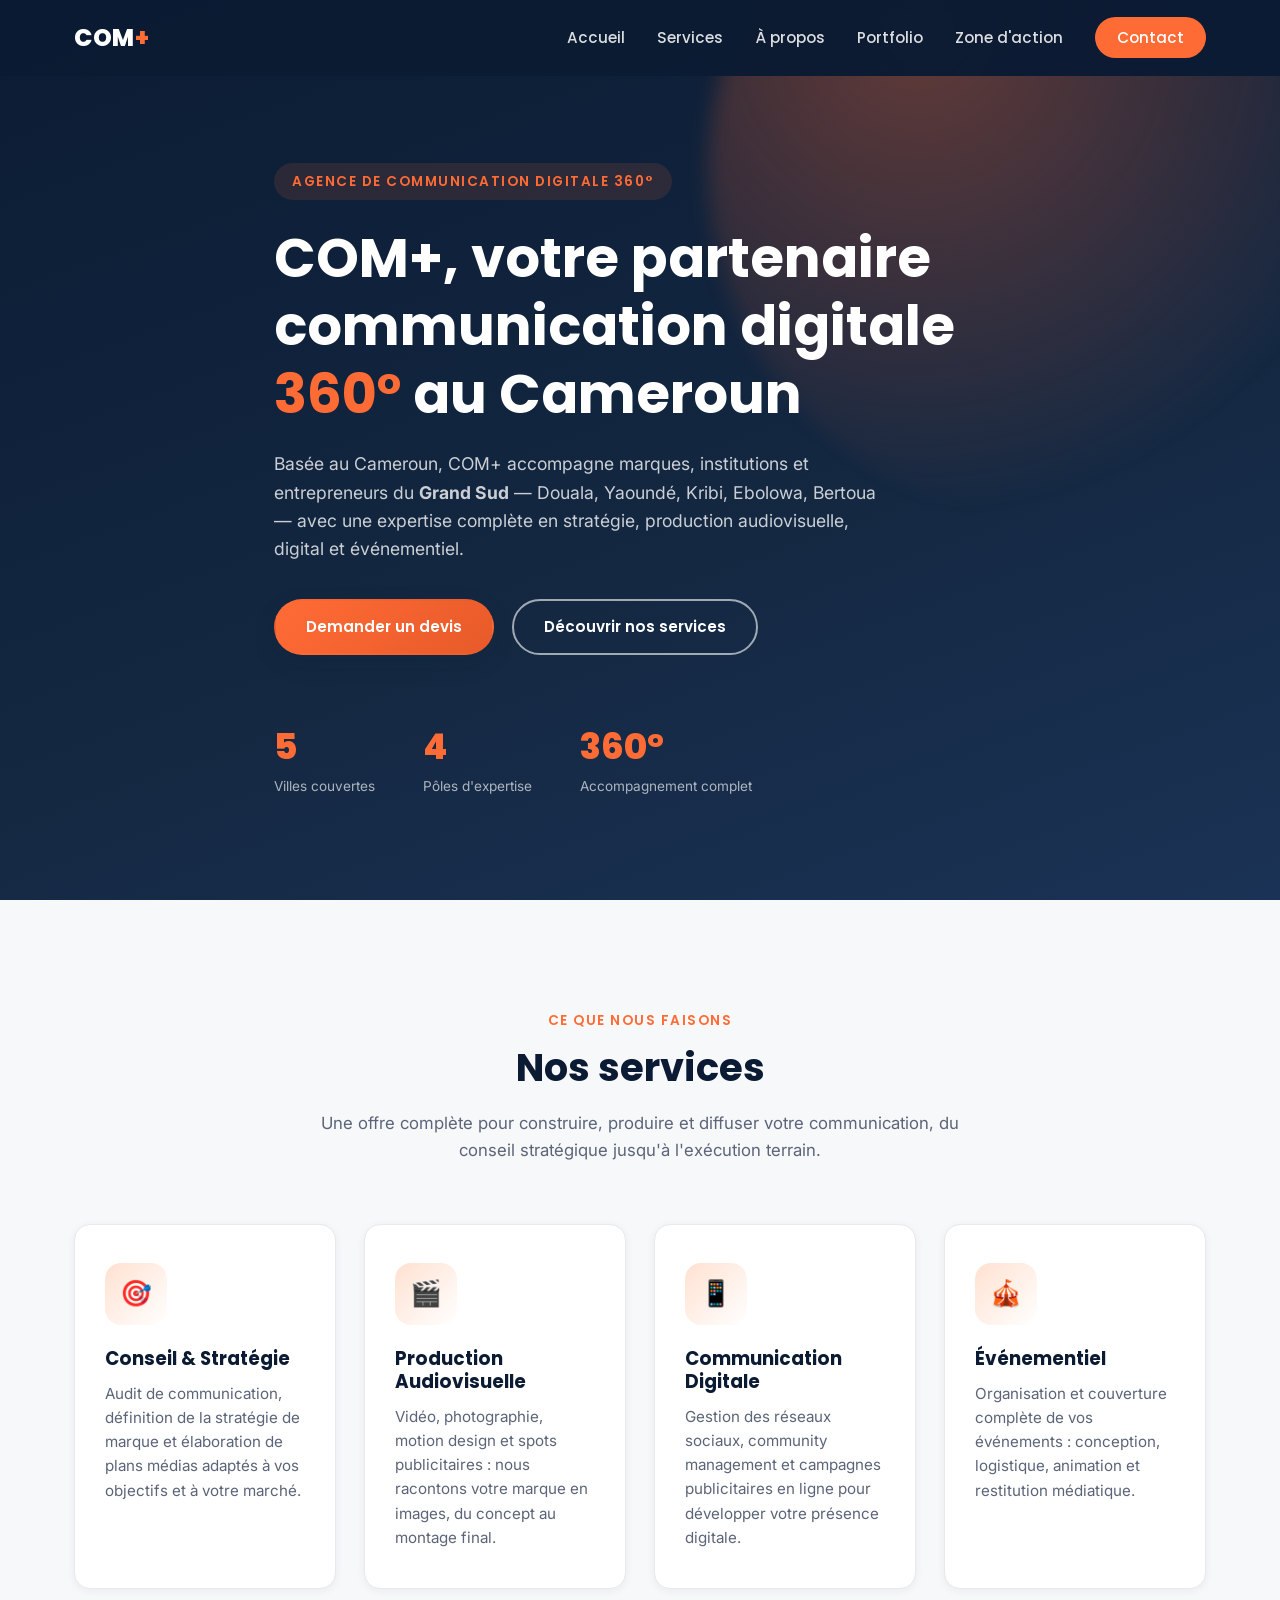
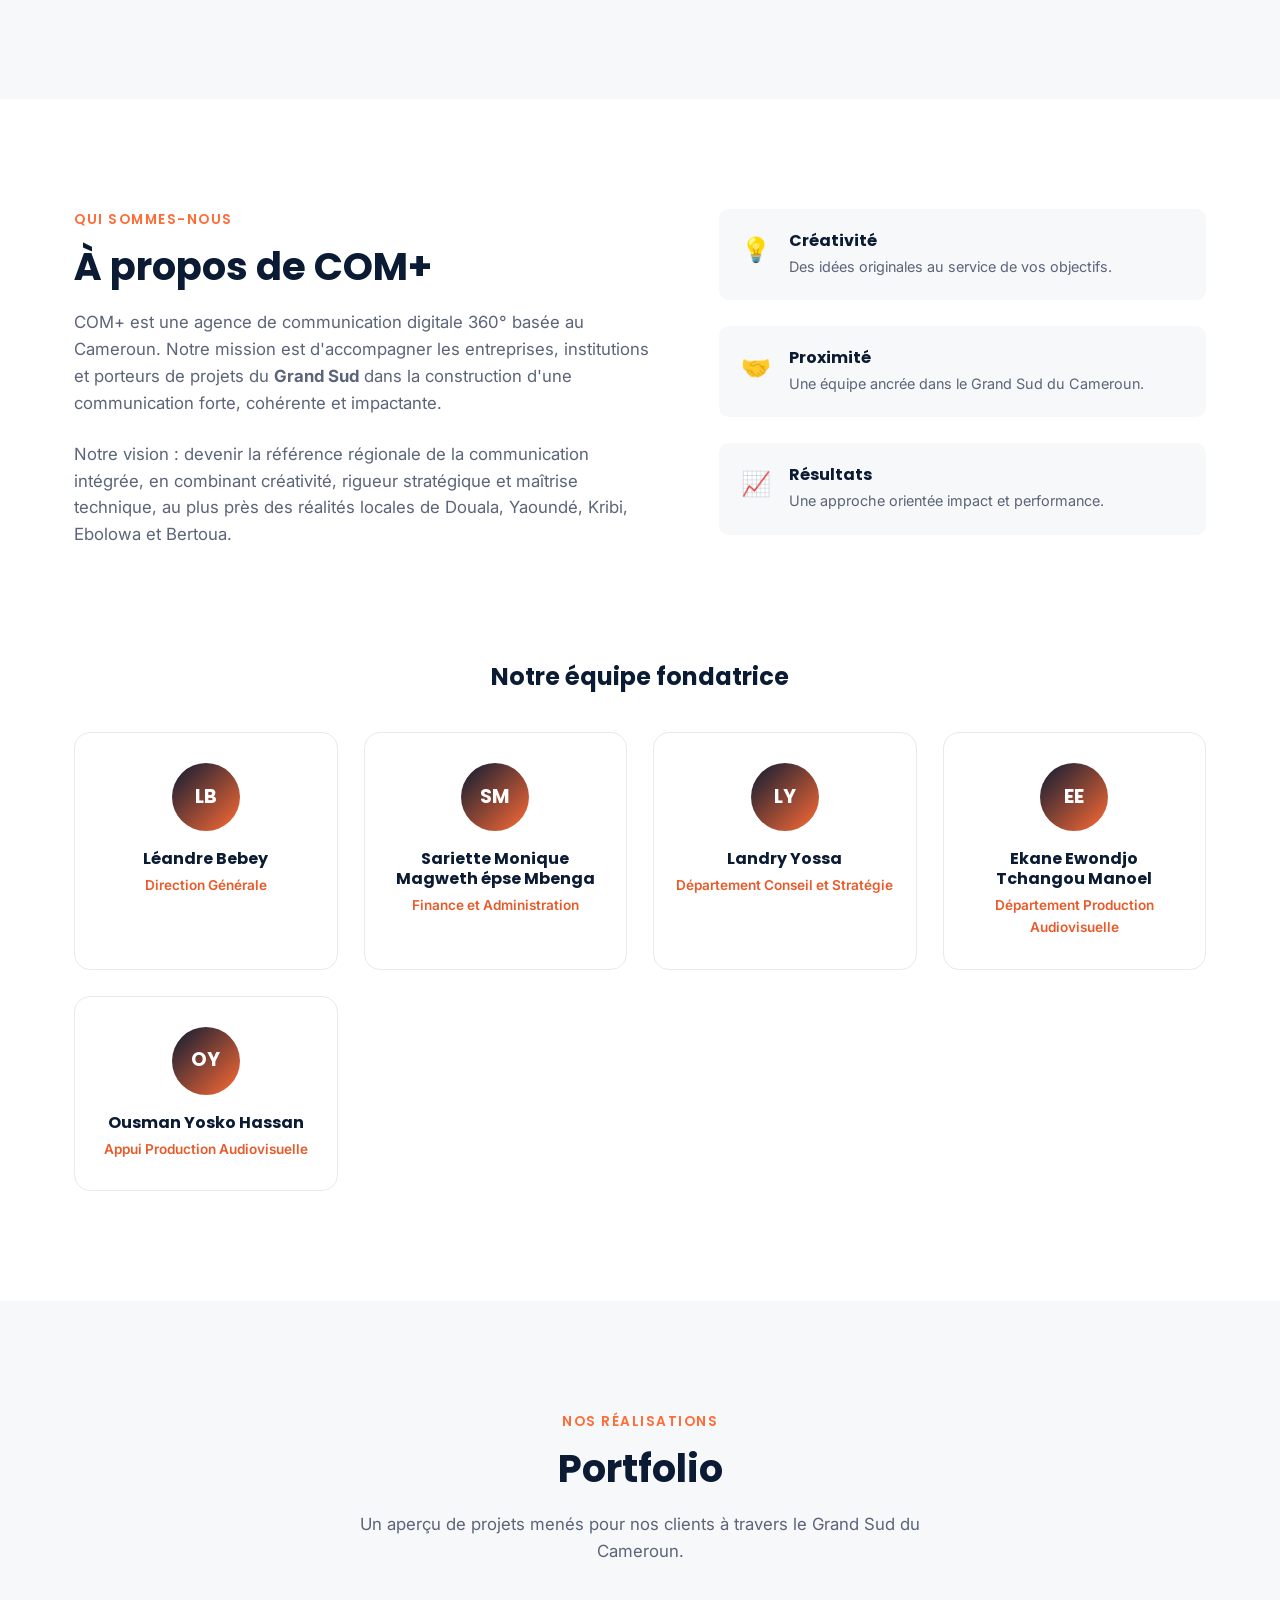
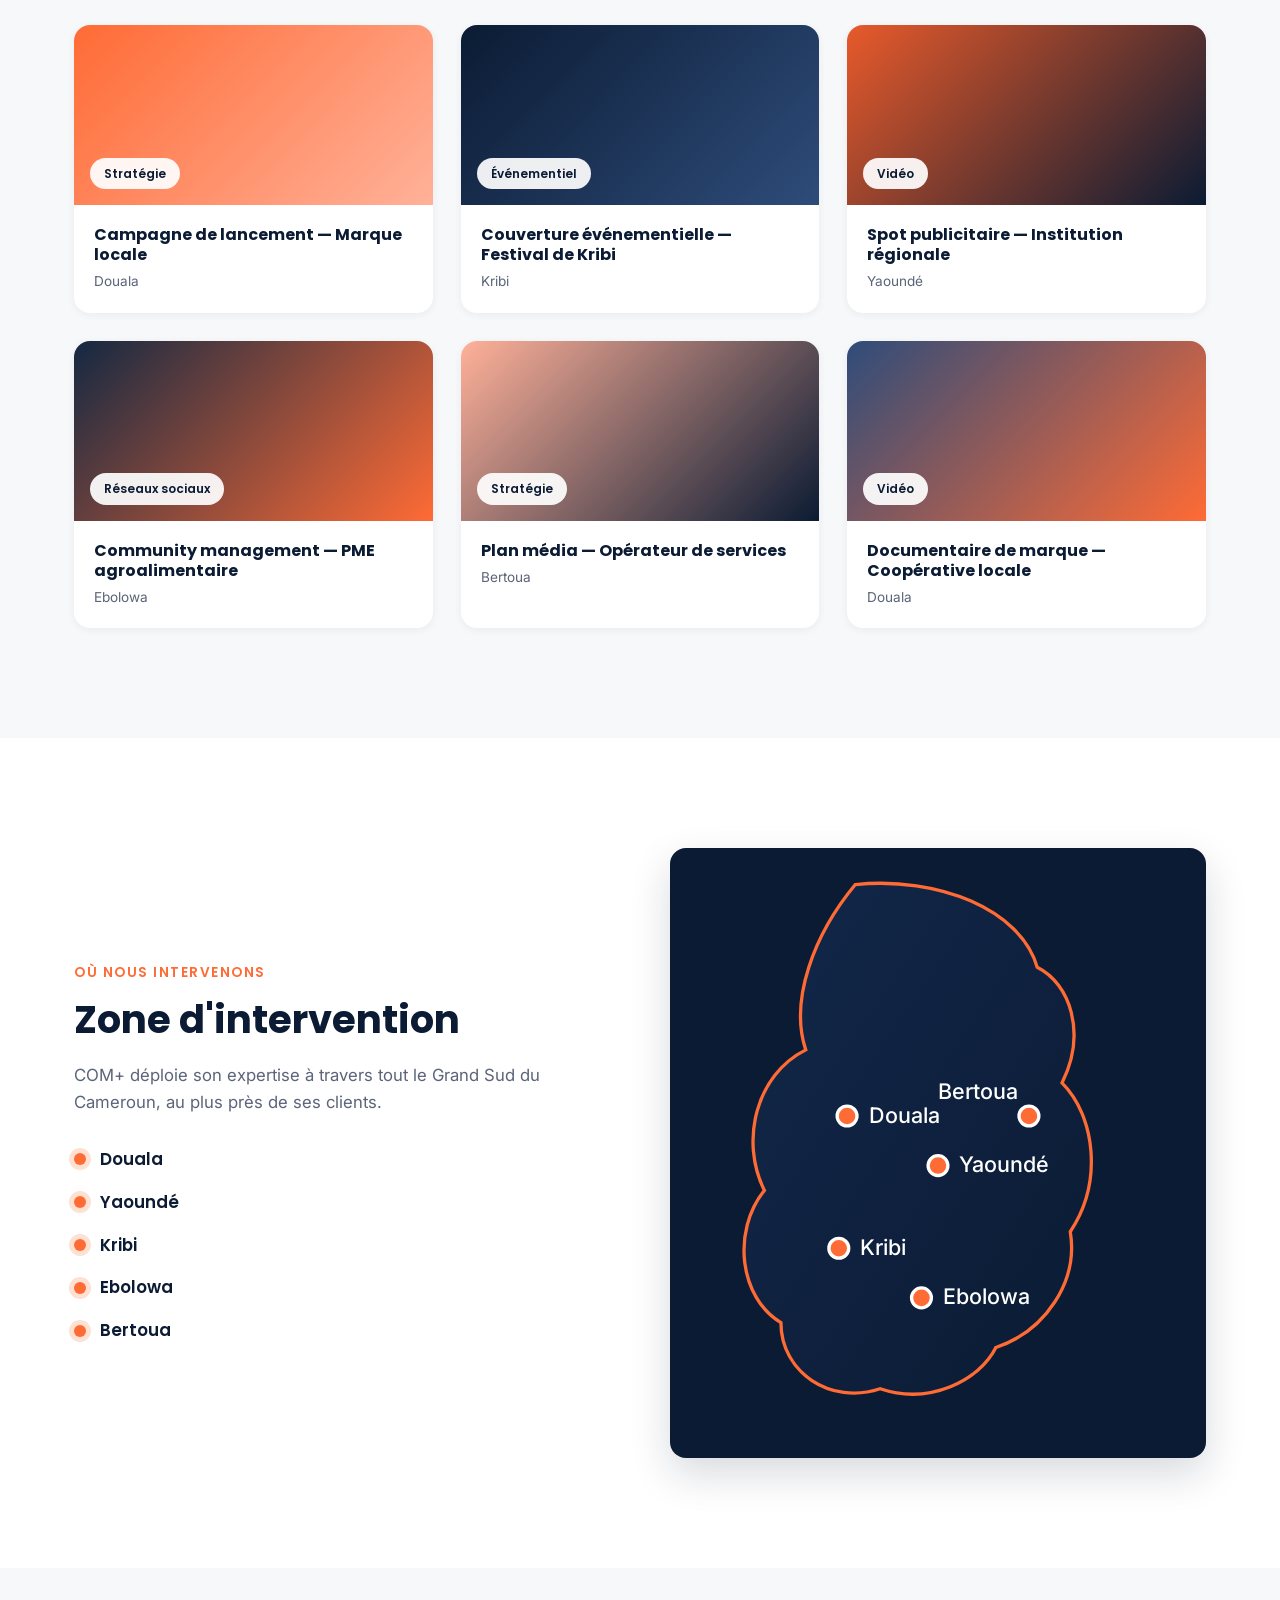
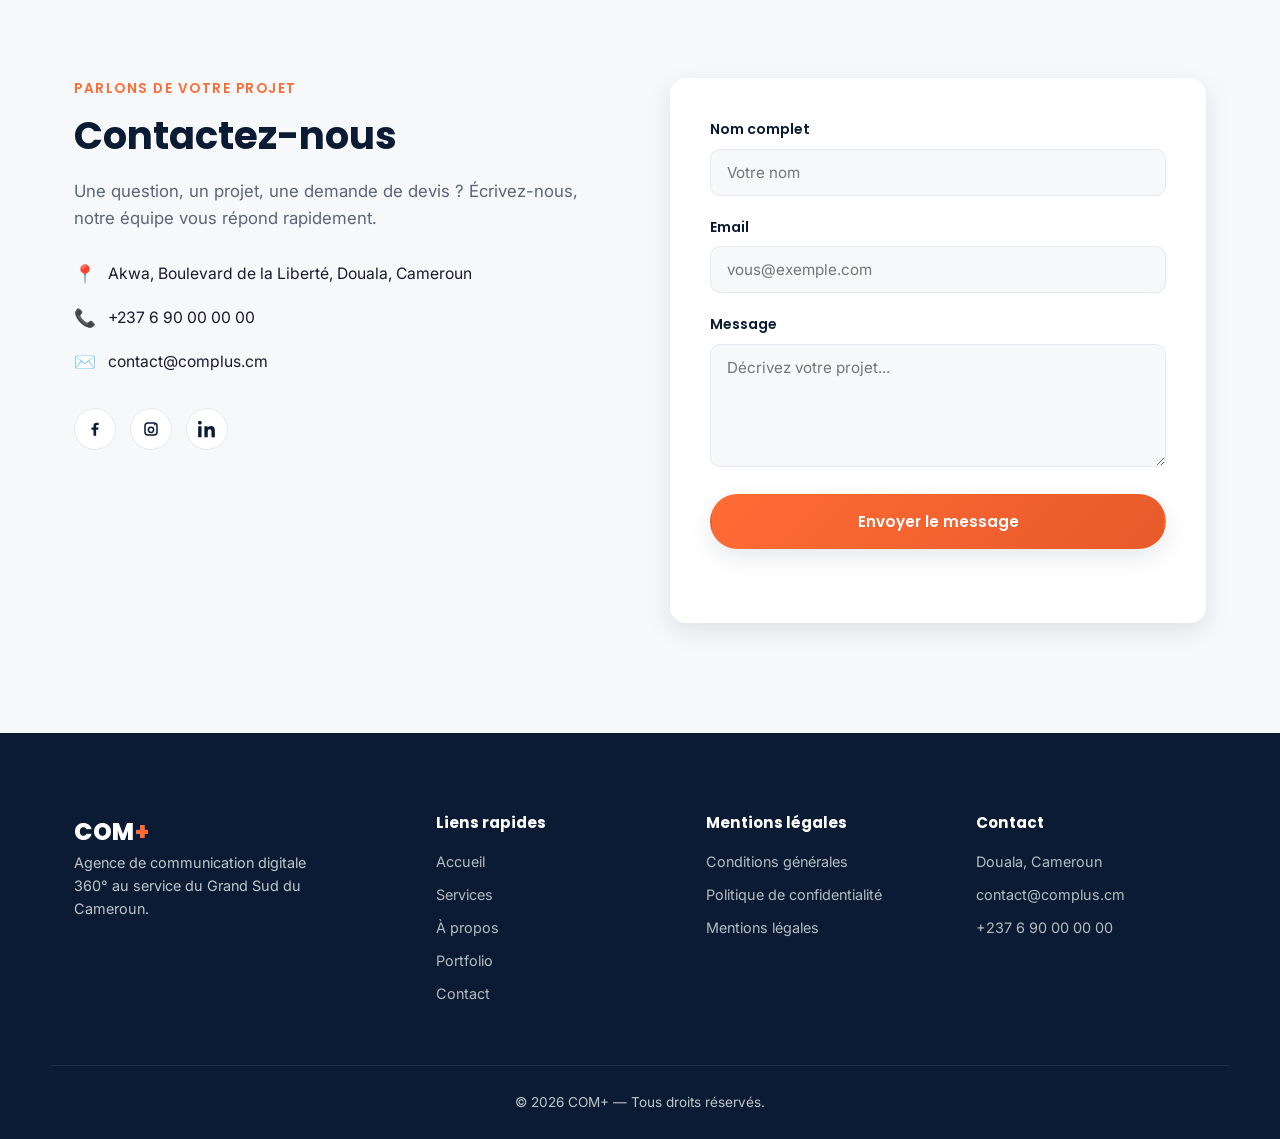
==== site-vitrine-complus/index.html @ 09679a3a "Add COM+ showcase website (static, ready to host) Single-page site with anchored sections (hero, ser" ====
<!DOCTYPE html>
<html lang="fr">
<head>
<meta charset="UTF-8">
<meta name="viewport" content="width=device-width, initial-scale=1.0">
<title>COM+ | Agence de communication digitale 360° — Cameroun</title>
<meta name="description" content="COM+, agence de communication digitale 360° au Cameroun. Stratégie, production audiovisuelle, digital et événementiel à Douala, Yaoundé, Kribi, Ebolowa, Bertoua.">

<!-- Google Fonts -->
<link rel="preconnect" href="https://fonts.googleapis.com">
<link rel="preconnect" href="https://fonts.gstatic.com" crossorigin>
<link href="https://fonts.googleapis.com/css2?family=Poppins:wght@500;600;700;800&family=Inter:wght@400;500;600&display=swap" rel="stylesheet">

<link rel="stylesheet" href="style.css">

<!-- Favicon (inline SVG, pas de fichier externe requis) -->
<link rel="icon" href="data:image/svg+xml,%3Csvg xmlns='http://www.w3.org/2000/svg' viewBox='0 0 100 100'%3E%3Crect width='100' height='100' rx='20' fill='%230B1B33'/%3E%3Ctext x='50' y='68' font-size='55' font-family='Poppins,Arial,sans-serif' font-weight='800' fill='%23FF6B35' text-anchor='middle'%3EC+%3C/text%3E%3C/svg%3E">
</head>
<body>

<!-- ============ HEADER / NAVIGATION ============ -->
<header class="site-header" id="header">
  <div class="container header-inner">
    <a href="#accueil" class="logo">COM<span class="logo-plus">+</span></a>

    <nav class="nav" id="nav">
      <ul class="nav-list">
        <li><a href="#accueil" class="nav-link">Accueil</a></li>
        <li><a href="#services" class="nav-link">Services</a></li>
        <li><a href="#apropos" class="nav-link">À propos</a></li>
        <li><a href="#portfolio" class="nav-link">Portfolio</a></li>
        <li><a href="#zone" class="nav-link">Zone d'action</a></li>
        <li><a href="#contact" class="nav-link nav-cta">Contact</a></li>
      </ul>
    </nav>

    <button class="burger" id="burger" aria-label="Ouvrir le menu" aria-expanded="false" aria-controls="nav">
      <span></span><span></span><span></span>
    </button>
  </div>
</header>

<main>

  <!-- ============ HERO ============ -->
  <section class="hero" id="accueil">
    <div class="hero-bg-shape"></div>
    <div class="container hero-inner fade-in">
      <p class="eyebrow">Agence de communication digitale 360°</p>
      <h1>COM+, votre partenaire communication digitale <span class="text-accent">360°</span> au Cameroun</h1>
      <p class="hero-sub">
        Basée au Cameroun, COM+ accompagne marques, institutions et entrepreneurs du
        <strong>Grand Sud</strong> — Douala, Yaoundé, Kribi, Ebolowa, Bertoua — avec une expertise
        complète en stratégie, production audiovisuelle, digital et événementiel.
      </p>
      <div class="hero-actions">
        <a href="#contact" class="btn btn-primary">Demander un devis</a>
        <a href="#services" class="btn btn-outline">Découvrir nos services</a>
      </div>

      <div class="hero-stats">
        <div class="stat">
          <span class="stat-number">5</span>
          <span class="stat-label">Villes couvertes</span>
        </div>
        <div class="stat">
          <span class="stat-number">4</span>
          <span class="stat-label">Pôles d'expertise</span>
        </div>
        <div class="stat">
          <span class="stat-number">360°</span>
          <span class="stat-label">Accompagnement complet</span>
        </div>
      </div>
    </div>
  </section>

  <!-- ============ SERVICES ============ -->
  <section class="services" id="services">
    <div class="container">
      <p class="section-eyebrow fade-in">Ce que nous faisons</p>
      <h2 class="section-title fade-in">Nos services</h2>
      <p class="section-desc fade-in">Une offre complète pour construire, produire et diffuser votre communication, du conseil stratégique jusqu'à l'exécution terrain.</p>

      <div class="cards-grid">
        <article class="card fade-in">
          <div class="card-icon">🎯</div>
          <h3>Conseil &amp; Stratégie</h3>
          <p>Audit de communication, définition de la stratégie de marque et élaboration de plans médias adaptés à vos objectifs et à votre marché.</p>
        </article>

        <article class="card fade-in">
          <div class="card-icon">🎬</div>
          <h3>Production Audiovisuelle</h3>
          <p>Vidéo, photographie, motion design et spots publicitaires : nous racontons votre marque en images, du concept au montage final.</p>
        </article>

        <article class="card fade-in">
          <div class="card-icon">📱</div>
          <h3>Communication Digitale</h3>
          <p>Gestion des réseaux sociaux, community management et campagnes publicitaires en ligne pour développer votre présence digitale.</p>
        </article>

        <article class="card fade-in">
          <div class="card-icon">🎪</div>
          <h3>Événementiel</h3>
          <p>Organisation et couverture complète de vos événements : conception, logistique, animation et restitution médiatique.</p>
        </article>
      </div>
    </div>
  </section>

  <!-- ============ À PROPOS ============ -->
  <section class="about" id="apropos">
    <div class="container">
      <div class="about-intro">
        <div class="fade-in">
          <p class="section-eyebrow">Qui sommes-nous</p>
          <h2 class="section-title">À propos de COM+</h2>
          <p class="section-desc left">
            COM+ est une agence de communication digitale 360° basée au Cameroun. Notre mission est
            d'accompagner les entreprises, institutions et porteurs de projets du <strong>Grand Sud</strong>
            dans la construction d'une communication forte, cohérente et impactante.
          </p>
          <p class="section-desc left">
            Notre vision : devenir la référence régionale de la communication intégrée, en combinant
            créativité, rigueur stratégique et maîtrise technique, au plus près des réalités locales de
            Douala, Yaoundé, Kribi, Ebolowa et Bertoua.
          </p>
        </div>

        <div class="about-values fade-in">
          <div class="value-item">
            <span class="value-icon">💡</span>
            <div>
              <h4>Créativité</h4>
              <p>Des idées originales au service de vos objectifs.</p>
            </div>
          </div>
          <div class="value-item">
            <span class="value-icon">🤝</span>
            <div>
              <h4>Proximité</h4>
              <p>Une équipe ancrée dans le Grand Sud du Cameroun.</p>
            </div>
          </div>
          <div class="value-item">
            <span class="value-icon">📈</span>
            <div>
              <h4>Résultats</h4>
              <p>Une approche orientée impact et performance.</p>
            </div>
          </div>
        </div>
      </div>

      <h3 class="team-title fade-in">Notre équipe fondatrice</h3>
      <div class="team-grid">
        <article class="team-card fade-in">
          <div class="team-avatar">LB</div>
          <h4>Léandre Bebey</h4>
          <p class="team-role">Direction Générale</p>
        </article>

        <article class="team-card fade-in">
          <div class="team-avatar">SM</div>
          <h4>Sariette Monique Magweth épse Mbenga</h4>
          <p class="team-role">Finance et Administration</p>
        </article>

        <article class="team-card fade-in">
          <div class="team-avatar">LY</div>
          <h4>Landry Yossa</h4>
          <p class="team-role">Département Conseil et Stratégie</p>
        </article>

        <article class="team-card fade-in">
          <div class="team-avatar">EE</div>
          <h4>Ekane Ewondjo Tchangou Manoel</h4>
          <p class="team-role">Département Production Audiovisuelle</p>
        </article>

        <article class="team-card fade-in">
          <div class="team-avatar">OY</div>
          <h4>Ousman Yosko Hassan</h4>
          <p class="team-role">Appui Production Audiovisuelle</p>
        </article>
      </div>
    </div>
  </section>

  <!-- ============ PORTFOLIO ============ -->
  <section class="portfolio" id="portfolio">
    <div class="container">
      <p class="section-eyebrow fade-in">Nos réalisations</p>
      <h2 class="section-title fade-in">Portfolio</h2>
      <p class="section-desc fade-in">Un aperçu de projets menés pour nos clients à travers le Grand Sud du Cameroun.</p>

      <div class="portfolio-grid">
        <article class="project-card fade-in">
          <div class="project-visual visual-1"><span class="project-tag">Stratégie</span></div>
          <div class="project-info">
            <h4>Campagne de lancement — Marque locale</h4>
            <p>Douala</p>
          </div>
        </article>

        <article class="project-card fade-in">
          <div class="project-visual visual-2"><span class="project-tag">Événementiel</span></div>
          <div class="project-info">
            <h4>Couverture événementielle — Festival de Kribi</h4>
            <p>Kribi</p>
          </div>
        </article>

        <article class="project-card fade-in">
          <div class="project-visual visual-3"><span class="project-tag">Vidéo</span></div>
          <div class="project-info">
            <h4>Spot publicitaire — Institution régionale</h4>
            <p>Yaoundé</p>
          </div>
        </article>

        <article class="project-card fade-in">
          <div class="project-visual visual-4"><span class="project-tag">Réseaux sociaux</span></div>
          <div class="project-info">
            <h4>Community management — PME agroalimentaire</h4>
            <p>Ebolowa</p>
          </div>
        </article>

        <article class="project-card fade-in">
          <div class="project-visual visual-5"><span class="project-tag">Stratégie</span></div>
          <div class="project-info">
            <h4>Plan média — Opérateur de services</h4>
            <p>Bertoua</p>
          </div>
        </article>

        <article class="project-card fade-in">
          <div class="project-visual visual-6"><span class="project-tag">Vidéo</span></div>
          <div class="project-info">
            <h4>Documentaire de marque — Coopérative locale</h4>
            <p>Douala</p>
          </div>
        </article>
      </div>
    </div>
  </section>

  <!-- ============ ZONE D'INTERVENTION ============ -->
  <section class="zone" id="zone">
    <div class="container zone-inner">
      <div class="fade-in">
        <p class="section-eyebrow">Où nous intervenons</p>
        <h2 class="section-title">Zone d'intervention</h2>
        <p class="section-desc left">
          COM+ déploie son expertise à travers tout le Grand Sud du Cameroun, au plus près de ses clients.
        </p>
        <ul class="city-list">
          <li><span class="city-dot"></span>Douala</li>
          <li><span class="city-dot"></span>Yaoundé</li>
          <li><span class="city-dot"></span>Kribi</li>
          <li><span class="city-dot"></span>Ebolowa</li>
          <li><span class="city-dot"></span>Bertoua</li>
        </ul>
      </div>

      <div class="map-card fade-in" aria-hidden="true">
        <svg viewBox="0 0 300 340" class="map-svg" role="img" aria-label="Carte stylisée du Grand Sud Cameroun">
          <path d="M100 10 C 150 5, 200 25, 210 60 C 230 70, 240 100, 225 130
                   C 245 150, 250 190, 230 220 C 235 250, 215 280, 185 290
                   C 175 310, 145 325, 115 315 C 85 325, 55 305, 55 275
                   C 30 260, 25 220, 45 195 C 30 165, 40 125, 70 110
                   C 60 80, 75 40, 100 10 Z"
                fill="url(#mapGradient)" stroke="#FF6B35" stroke-width="2"/>
          <defs>
            <linearGradient id="mapGradient" x1="0" y1="0" x2="1" y2="1">
              <stop offset="0%" stop-color="#12274a"/>
              <stop offset="100%" stop-color="#0B1B33"/>
            </linearGradient>
          </defs>

          <!-- Villes (positions stylisées, non géographiquement exactes) -->
          <g class="map-point" style="--d:0s"><circle cx="95" cy="150" r="6"/><text x="108" y="154">Douala</text></g>
          <g class="map-point" style="--d:.15s"><circle cx="150" cy="180" r="6"/><text x="163" y="184">Yaoundé</text></g>
          <g class="map-point" style="--d:.3s"><circle cx="90" cy="230" r="6"/><text x="103" y="234">Kribi</text></g>
          <g class="map-point" style="--d:.45s"><circle cx="140" cy="260" r="6"/><text x="153" y="264">Ebolowa</text></g>
          <g class="map-point" style="--d:.6s"><circle cx="205" cy="150" r="6"/><text x="150" y="140">Bertoua</text></g>
        </svg>
      </div>
    </div>
  </section>

  <!-- ============ CONTACT ============ -->
  <section class="contact" id="contact">
    <div class="container contact-inner">
      <div class="fade-in">
        <p class="section-eyebrow">Parlons de votre projet</p>
        <h2 class="section-title">Contactez-nous</h2>
        <p class="section-desc left">Une question, un projet, une demande de devis ? Écrivez-nous, notre équipe vous répond rapidement.</p>

        <ul class="contact-info">
          <li><span class="contact-icon">📍</span> Akwa, Boulevard de la Liberté, Douala, Cameroun</li>
          <li><span class="contact-icon">📞</span> +237 6 90 00 00 00</li>
          <li><span class="contact-icon">✉️</span> contact@complus.cm</li>
        </ul>

        <div class="socials">
          <a href="#" class="social-link" aria-label="Facebook">
            <svg viewBox="0 0 24 24"><path d="M13.5 21v-8h2.7l.4-3.1h-3.1V8c0-.9.25-1.5 1.6-1.5h1.7V3.7C15.9 3.6 15 3.5 14 3.5c-2.4 0-4 1.5-4 4.1v2.3H7.3V13H10v8h3.5z"/></svg>
          </a>
          <a href="#" class="social-link" aria-label="Instagram">
            <svg viewBox="0 0 24 24"><path d="M8 3h8a5 5 0 0 1 5 5v8a5 5 0 0 1-5 5H8a5 5 0 0 1-5-5V8a5 5 0 0 1 5-5zm0 2a3 3 0 0 0-3 3v8a3 3 0 0 0 3 3h8a3 3 0 0 0 3-3V8a3 3 0 0 0-3-3H8zm4 3.5A4.5 4.5 0 1 1 7.5 13 4.5 4.5 0 0 1 12 8.5zm0 2A2.5 2.5 0 1 0 14.5 13 2.5 2.5 0 0 0 12 10.5zM17.8 6.2a1 1 0 1 1-1-1 1 1 0 0 1 1 1z"/></svg>
          </a>
          <a href="#" class="social-link" aria-label="LinkedIn">
            <svg viewBox="0 0 24 24"><path d="M4.98 3.5C4.98 4.9 3.9 6 2.5 6S0 4.9 0 3.5 1.1 1 2.5 1s2.48 1.1 2.48 2.5zM.24 8.25h4.5V23h-4.5V8.25zM8.5 8.25h4.31v2.02h.06c.6-1.1 2.06-2.26 4.24-2.26 4.53 0 5.37 2.87 5.37 6.6V23h-4.5v-6.9c0-1.65-.03-3.77-2.3-3.77-2.3 0-2.65 1.8-2.65 3.65V23h-4.5V8.25z"/></svg>
          </a>
        </div>
      </div>

      <form class="contact-form fade-in" id="contactForm" novalidate>
        <div class="form-group">
          <label for="name">Nom complet</label>
          <input type="text" id="name" name="name" placeholder="Votre nom" required>
        </div>
        <div class="form-group">
          <label for="email">Email</label>
          <input type="email" id="email" name="email" placeholder="vous@exemple.com" required>
        </div>
        <div class="form-group">
          <label for="message">Message</label>
          <textarea id="message" name="message" rows="5" placeholder="Décrivez votre projet..." required></textarea>
        </div>
        <button type="submit" class="btn btn-primary btn-block">Envoyer le message</button>
        <p class="form-confirmation" id="formConfirmation" role="status" aria-live="polite"></p>
      </form>
    </div>
  </section>

</main>

<!-- ============ FOOTER ============ -->
<footer class="site-footer">
  <div class="container footer-grid">
    <div class="footer-brand">
      <a href="#accueil" class="logo footer-logo">COM<span class="logo-plus">+</span></a>
      <p>Agence de communication digitale 360° au service du Grand Sud du Cameroun.</p>
    </div>

    <div class="footer-links">
      <h5>Liens rapides</h5>
      <ul>
        <li><a href="#accueil">Accueil</a></li>
        <li><a href="#services">Services</a></li>
        <li><a href="#apropos">À propos</a></li>
        <li><a href="#portfolio">Portfolio</a></li>
        <li><a href="#contact">Contact</a></li>
      </ul>
    </div>

    <div class="footer-links">
      <h5>Mentions légales</h5>
      <ul>
        <li><a href="#">Conditions générales</a></li>
        <li><a href="#">Politique de confidentialité</a></li>
        <li><a href="#">Mentions légales</a></li>
      </ul>
    </div>

    <div class="footer-links">
      <h5>Contact</h5>
      <ul>
        <li>Douala, Cameroun</li>
        <li>contact@complus.cm</li>
        <li>+237 6 90 00 00 00</li>
      </ul>
    </div>
  </div>

  <div class="footer-bottom">
    <p>&copy; <span id="year"></span> COM+ — Tous droits réservés.</p>
  </div>
</footer>

<button id="backToTop" class="back-to-top" aria-label="Retour en haut">↑</button>

<script src="script.js"></script>
</body>
</html>
---- site-vitrine-complus/style.css ----
/* ==========================================================================
   COM+ — Feuille de styles
   Agence de communication digitale 360° — Cameroun
   ========================================================================== */

:root {
  /* Palette */
  --color-accent: #FF6B35;
  --color-accent-dark: #E85A2A;
  --color-accent-light: #FFE1D1;
  --color-base: #0B1B33;
  --color-base-alt: #142842;
  --color-white: #FFFFFF;
  --color-light: #F7F8FA;
  --color-text: #1A1A2E;
  --color-text-muted: #5B6478;
  --color-border: #E7E9F0;

  /* Typographie */
  --font-heading: 'Poppins', Arial, sans-serif;
  --font-body: 'Inter', Arial, sans-serif;

  /* Ombres / rayons */
  --shadow-sm: 0 2px 8px rgba(11, 27, 51, 0.06);
  --shadow-md: 0 8px 24px rgba(11, 27, 51, 0.10);
  --shadow-lg: 0 16px 40px rgba(11, 27, 51, 0.16);
  --radius: 16px;
  --radius-sm: 10px;

  --container-width: 1180px;
}

/* ---------- Reset ---------- */
* { margin: 0; padding: 0; box-sizing: border-box; }

html { scroll-behavior: smooth; }

body {
  font-family: var(--font-body);
  color: var(--color-text);
  background: var(--color-white);
  line-height: 1.6;
  overflow-x: hidden;
}

img { max-width: 100%; display: block; }

a { text-decoration: none; color: inherit; }

ul { list-style: none; }

h1, h2, h3, h4, h5 {
  font-family: var(--font-heading);
  color: var(--color-base);
  line-height: 1.25;
}

.container {
  width: 100%;
  max-width: var(--container-width);
  margin: 0 auto;
  padding: 0 24px;
}

.text-accent { color: var(--color-accent); }

/* ---------- Boutons ---------- */
.btn {
  display: inline-block;
  font-family: var(--font-heading);
  font-weight: 600;
  font-size: 0.95rem;
  padding: 14px 30px;
  border-radius: 50px;
  border: 2px solid transparent;
  cursor: pointer;
  transition: transform 0.25s ease, box-shadow 0.25s ease, background 0.25s ease, color 0.25s ease;
}

.btn-primary {
  background: linear-gradient(135deg, var(--color-accent), var(--color-accent-dark));
  color: var(--color-white);
  box-shadow: var(--shadow-md);
}

.btn-primary:hover {
  transform: translateY(-3px);
  box-shadow: var(--shadow-lg);
}

.btn-outline {
  background: transparent;
  border-color: rgba(255, 255, 255, 0.6);
  color: var(--color-white);
}

.btn-outline:hover {
  background: rgba(255, 255, 255, 0.12);
  transform: translateY(-3px);
}

.btn-block { width: 100%; text-align: center; }

/* ---------- Header ---------- */
.site-header {
  position: fixed;
  top: 0;
  left: 0;
  right: 0;
  z-index: 1000;
  background: rgba(11, 27, 51, 0.97);
  transition: background 0.3s ease;
}

.header-inner {
  display: flex;
  align-items: center;
  justify-content: space-between;
  height: 76px;
}

.logo {
  font-family: var(--font-heading);
  font-weight: 800;
  font-size: 1.5rem;
  color: var(--color-white);
  letter-spacing: 0.5px;
}

.logo-plus { color: var(--color-accent); }

.nav-list {
  display: flex;
  align-items: center;
  gap: 32px;
}

.nav-link {
  font-family: var(--font-heading);
  font-weight: 500;
  font-size: 0.95rem;
  color: var(--color-white);
  opacity: 0.85;
  position: relative;
  padding: 6px 0;
  transition: opacity 0.2s ease;
}

.nav-link:hover { opacity: 1; }

.nav-link::after {
  content: '';
  position: absolute;
  left: 0;
  bottom: -2px;
  width: 0;
  height: 2px;
  background: var(--color-accent);
  transition: width 0.25s ease;
}

.nav-link:hover::after { width: 100%; }

.nav-cta {
  background: var(--color-accent);
  padding: 10px 22px;
  border-radius: 50px;
  opacity: 1;
}

.nav-cta::after { display: none; }
.nav-cta:hover { background: var(--color-accent-dark); }

.burger {
  display: none;
  flex-direction: column;
  justify-content: space-between;
  width: 26px;
  height: 18px;
  background: none;
  border: none;
  cursor: pointer;
  z-index: 1100;
}

.burger span {
  display: block;
  height: 2px;
  width: 100%;
  background: var(--color-white);
  border-radius: 2px;
  transition: transform 0.3s ease, opacity 0.3s ease;
}

.burger.active span:nth-child(1) { transform: translateY(8px) rotate(45deg); }
.burger.active span:nth-child(2) { opacity: 0; }
.burger.active span:nth-child(3) { transform: translateY(-8px) rotate(-45deg); }

/* ---------- Hero ---------- */
.hero {
  position: relative;
  min-height: 100vh;
  display: flex;
  align-items: center;
  background: linear-gradient(160deg, var(--color-base) 0%, var(--color-base-alt) 60%, #1a3255 100%);
  color: var(--color-white);
  overflow: hidden;
  padding: 140px 0 80px;
}

.hero-bg-shape {
  position: absolute;
  top: -20%;
  right: -10%;
  width: 700px;
  height: 700px;
  border-radius: 50%;
  background: radial-gradient(circle at 30% 30%, rgba(255, 107, 53, 0.35), transparent 70%);
  filter: blur(10px);
}

.hero-inner { position: relative; max-width: 780px; }

.eyebrow {
  display: inline-block;
  font-family: var(--font-heading);
  font-weight: 600;
  font-size: 0.85rem;
  letter-spacing: 1.5px;
  text-transform: uppercase;
  color: var(--color-accent);
  background: rgba(255, 107, 53, 0.12);
  padding: 8px 18px;
  border-radius: 50px;
  margin-bottom: 24px;
}

.hero h1 {
  font-size: clamp(2.1rem, 5vw, 3.4rem);
  font-weight: 700;
  color: var(--color-white);
  margin-bottom: 22px;
}

.hero-sub {
  font-size: 1.1rem;
  color: rgba(255, 255, 255, 0.78);
  max-width: 620px;
  margin-bottom: 36px;
}

.hero-actions {
  display: flex;
  flex-wrap: wrap;
  gap: 18px;
  margin-bottom: 64px;
}

.hero-stats {
  display: flex;
  flex-wrap: wrap;
  gap: 48px;
}

.stat { display: flex; flex-direction: column; }

.stat-number {
  font-family: var(--font-heading);
  font-weight: 800;
  font-size: 2.2rem;
  color: var(--color-accent);
}

.stat-label {
  font-size: 0.85rem;
  color: rgba(255, 255, 255, 0.65);
}

/* ---------- Sections communes ---------- */
section { padding: 110px 0; }

.section-eyebrow {
  font-family: var(--font-heading);
  font-weight: 600;
  font-size: 0.85rem;
  letter-spacing: 1.5px;
  text-transform: uppercase;
  color: var(--color-accent);
  margin-bottom: 12px;
}

.section-title {
  font-size: clamp(1.7rem, 3.4vw, 2.4rem);
  font-weight: 700;
  margin-bottom: 18px;
}

.section-desc {
  max-width: 640px;
  color: var(--color-text-muted);
  font-size: 1.05rem;
  margin: 0 auto 60px;
  text-align: center;
}

.section-desc.left { text-align: left; margin: 0 0 24px; }

.services .section-title,
.portfolio .section-title,
.services .section-eyebrow,
.portfolio .section-eyebrow { text-align: center; }

/* ---------- Services ---------- */
.services { background: var(--color-light); }

.cards-grid {
  display: grid;
  grid-template-columns: repeat(auto-fit, minmax(250px, 1fr));
  gap: 28px;
}

.card {
  background: var(--color-white);
  border-radius: var(--radius);
  padding: 38px 30px;
  box-shadow: var(--shadow-sm);
  border: 1px solid var(--color-border);
  transition: transform 0.3s ease, box-shadow 0.3s ease, border-color 0.3s ease;
}

.card:hover {
  transform: translateY(-8px);
  box-shadow: var(--shadow-lg);
  border-color: transparent;
}

.card-icon {
  width: 62px;
  height: 62px;
  display: flex;
  align-items: center;
  justify-content: center;
  font-size: 1.6rem;
  border-radius: 16px;
  background: linear-gradient(135deg, var(--color-accent-light), #fff);
  margin-bottom: 22px;
}

.card h3 {
  font-size: 1.15rem;
  margin-bottom: 12px;
}

.card p {
  color: var(--color-text-muted);
  font-size: 0.95rem;
}

/* ---------- About ---------- */
.about-intro {
  display: grid;
  grid-template-columns: 1.2fr 1fr;
  gap: 60px;
  align-items: start;
  margin-bottom: 90px;
}

.about-values { display: flex; flex-direction: column; gap: 26px; }

.value-item {
  display: flex;
  gap: 18px;
  align-items: flex-start;
  background: var(--color-light);
  padding: 22px;
  border-radius: var(--radius-sm);
}

.value-icon { font-size: 1.5rem; }

.value-item h4 { font-size: 1rem; margin-bottom: 4px; }
.value-item p { font-size: 0.9rem; color: var(--color-text-muted); }

.team-title {
  text-align: center;
  font-size: 1.5rem;
  margin-bottom: 40px;
}

.team-grid {
  display: grid;
  grid-template-columns: repeat(auto-fit, minmax(210px, 1fr));
  gap: 26px;
}

.team-card {
  background: var(--color-white);
  border: 1px solid var(--color-border);
  border-radius: var(--radius);
  padding: 30px 22px;
  text-align: center;
  transition: transform 0.3s ease, box-shadow 0.3s ease;
}

.team-card:hover {
  transform: translateY(-6px);
  box-shadow: var(--shadow-md);
}

.team-avatar {
  width: 68px;
  height: 68px;
  margin: 0 auto 18px;
  border-radius: 50%;
  display: flex;
  align-items: center;
  justify-content: center;
  font-family: var(--font-heading);
  font-weight: 700;
  font-size: 1.2rem;
  color: var(--color-white);
  background: linear-gradient(135deg, var(--color-base), var(--color-accent));
}

.team-card h4 {
  font-size: 1rem;
  margin-bottom: 6px;
}

.team-role {
  font-size: 0.85rem;
  color: var(--color-accent-dark);
  font-weight: 600;
}

/* ---------- Portfolio ---------- */
.portfolio { background: var(--color-light); }

.portfolio-grid {
  display: grid;
  grid-template-columns: repeat(auto-fit, minmax(280px, 1fr));
  gap: 28px;
}

.project-card {
  background: var(--color-white);
  border-radius: var(--radius);
  overflow: hidden;
  box-shadow: var(--shadow-sm);
  transition: transform 0.3s ease, box-shadow 0.3s ease;
}

.project-card:hover {
  transform: translateY(-8px);
  box-shadow: var(--shadow-lg);
}

.project-visual {
  height: 180px;
  position: relative;
  display: flex;
  align-items: flex-end;
  padding: 16px;
}

.visual-1 { background: linear-gradient(135deg, #FF6B35, #FFB199); }
.visual-2 { background: linear-gradient(135deg, #0B1B33, #2E4C7A); }
.visual-3 { background: linear-gradient(135deg, #E85A2A, #0B1B33); }
.visual-4 { background: linear-gradient(135deg, #142842, #FF6B35); }
.visual-5 { background: linear-gradient(135deg, #FFB199, #0B1B33); }
.visual-6 { background: linear-gradient(135deg, #2E4C7A, #FF6B35); }

.project-tag {
  background: rgba(255, 255, 255, 0.92);
  color: var(--color-base);
  font-family: var(--font-heading);
  font-weight: 600;
  font-size: 0.75rem;
  padding: 6px 14px;
  border-radius: 50px;
}

.project-info { padding: 20px; }

.project-info h4 { font-size: 1rem; margin-bottom: 6px; }
.project-info p { font-size: 0.85rem; color: var(--color-text-muted); }

/* ---------- Zone d'intervention ---------- */
.zone-inner {
  display: grid;
  grid-template-columns: 1fr 1fr;
  gap: 60px;
  align-items: center;
}

.city-list {
  display: flex;
  flex-direction: column;
  gap: 16px;
  margin-top: 30px;
}

.city-list li {
  display: flex;
  align-items: center;
  gap: 14px;
  font-family: var(--font-heading);
  font-weight: 600;
  font-size: 1.05rem;
  color: var(--color-base);
}

.city-dot {
  width: 12px;
  height: 12px;
  border-radius: 50%;
  background: var(--color-accent);
  box-shadow: 0 0 0 5px var(--color-accent-light);
}

.map-card {
  background: var(--color-base);
  border-radius: var(--radius);
  padding: 20px;
  box-shadow: var(--shadow-lg);
}

.map-svg { width: 100%; height: auto; }

.map-point circle {
  fill: var(--color-accent);
  stroke: var(--color-white);
  stroke-width: 2;
  animation: pulse 2.4s ease-in-out infinite;
  animation-delay: var(--d);
  transform-origin: center;
}

.map-point text {
  fill: var(--color-white);
  font-family: var(--font-body);
  font-size: 13px;
  font-weight: 500;
}

@keyframes pulse {
  0%, 100% { transform: scale(1); opacity: 1; }
  50% { transform: scale(1.4); opacity: 0.7; }
}

/* ---------- Contact ---------- */
.contact { background: var(--color-light); }

.contact-inner {
  display: grid;
  grid-template-columns: 1fr 1fr;
  gap: 60px;
}

.contact-info {
  display: flex;
  flex-direction: column;
  gap: 16px;
  margin: 28px 0 32px;
}

.contact-info li {
  display: flex;
  align-items: center;
  gap: 12px;
  font-size: 0.98rem;
  color: var(--color-text);
}

.contact-icon { font-size: 1.1rem; }

.socials { display: flex; gap: 14px; }

.social-link {
  width: 42px;
  height: 42px;
  display: flex;
  align-items: center;
  justify-content: center;
  border-radius: 50%;
  background: var(--color-white);
  border: 1px solid var(--color-border);
  transition: background 0.25s ease, transform 0.25s ease;
}

.social-link svg { width: 18px; height: 18px; fill: var(--color-base); }

.social-link:hover {
  background: var(--color-accent);
  transform: translateY(-4px);
}

.social-link:hover svg { fill: var(--color-white); }

.contact-form {
  background: var(--color-white);
  border-radius: var(--radius);
  padding: 40px;
  box-shadow: var(--shadow-md);
}

.form-group { margin-bottom: 20px; }

.form-group label {
  display: block;
  font-family: var(--font-heading);
  font-weight: 600;
  font-size: 0.88rem;
  margin-bottom: 8px;
  color: var(--color-base);
}

.form-group input,
.form-group textarea {
  width: 100%;
  padding: 13px 16px;
  border: 1px solid var(--color-border);
  border-radius: var(--radius-sm);
  font-family: var(--font-body);
  font-size: 0.95rem;
  color: var(--color-text);
  background: var(--color-light);
  transition: border-color 0.25s ease, box-shadow 0.25s ease;
  resize: vertical;
}

.form-group input:focus,
.form-group textarea:focus {
  outline: none;
  border-color: var(--color-accent);
  box-shadow: 0 0 0 3px var(--color-accent-light);
  background: var(--color-white);
}

.form-confirmation {
  margin-top: 16px;
  font-size: 0.9rem;
  font-weight: 600;
  color: #1a9e5c;
  text-align: center;
  min-height: 1.2em;
  opacity: 0;
  transition: opacity 0.3s ease;
}

.form-confirmation.show { opacity: 1; }

/* ---------- Footer ---------- */
.site-footer {
  background: var(--color-base);
  color: rgba(255, 255, 255, 0.75);
  padding: 80px 0 0;
}

.footer-grid {
  display: grid;
  grid-template-columns: 1.4fr 1fr 1fr 1fr;
  gap: 40px;
  padding-bottom: 60px;
  border-bottom: 1px solid rgba(255, 255, 255, 0.08);
}

.footer-logo { margin-bottom: 16px; }

.footer-brand p { font-size: 0.9rem; max-width: 260px; }

.footer-links h5 {
  color: var(--color-white);
  font-size: 0.95rem;
  margin-bottom: 18px;
}

.footer-links ul { display: flex; flex-direction: column; gap: 10px; }

.footer-links a, .footer-links li {
  font-size: 0.9rem;
  color: rgba(255, 255, 255, 0.7);
  transition: color 0.2s ease;
}

.footer-links a:hover { color: var(--color-accent); }

.footer-bottom {
  text-align: center;
  padding: 26px 0;
  font-size: 0.85rem;
}

/* ---------- Back to top ---------- */
.back-to-top {
  position: fixed;
  bottom: 28px;
  right: 28px;
  width: 46px;
  height: 46px;
  border-radius: 50%;
  border: none;
  background: var(--color-accent);
  color: var(--color-white);
  font-size: 1.2rem;
  cursor: pointer;
  box-shadow: var(--shadow-md);
  opacity: 0;
  visibility: hidden;
  transform: translateY(10px);
  transition: opacity 0.3s ease, transform 0.3s ease, visibility 0.3s ease;
  z-index: 900;
}

.back-to-top.visible {
  opacity: 1;
  visibility: visible;
  transform: translateY(0);
}

/* ---------- Fade-in au scroll ---------- */
.fade-in {
  opacity: 0;
  transform: translateY(24px);
  transition: opacity 0.7s ease, transform 0.7s ease;
}

.fade-in.visible {
  opacity: 1;
  transform: translateY(0);
}

/* ==========================================================================
   Responsive
   ========================================================================== */
@media (max-width: 960px) {
  .about-intro,
  .zone-inner,
  .contact-inner {
    grid-template-columns: 1fr;
  }

  .footer-grid { grid-template-columns: 1fr 1fr; }
}

@media (max-width: 780px) {
  .nav {
    position: fixed;
    top: 76px;
    left: 0;
    right: 0;
    bottom: 0;
    background: var(--color-base);
    transform: translateX(100%);
    transition: transform 0.35s ease;
    z-index: 999;
  }

  .nav.active { transform: translateX(0); }

  .nav-list {
    flex-direction: column;
    align-items: flex-start;
    gap: 0;
    padding: 30px 24px;
  }

  .nav-list li { width: 100%; border-bottom: 1px solid rgba(255,255,255,0.08); }

  .nav-link { display: block; padding: 18px 0; }

  .nav-cta {
    display: inline-block;
    margin-top: 16px;
    padding: 12px 28px;
  }

  .burger { display: flex; }

  section { padding: 80px 0; }

  .hero { padding-top: 120px; }
}

@media (max-width: 560px) {
  .footer-grid { grid-template-columns: 1fr; }
  .hero-stats { gap: 30px; }
  .contact-form { padding: 28px 22px; }
  .card, .team-card { padding: 28px 22px; }
}
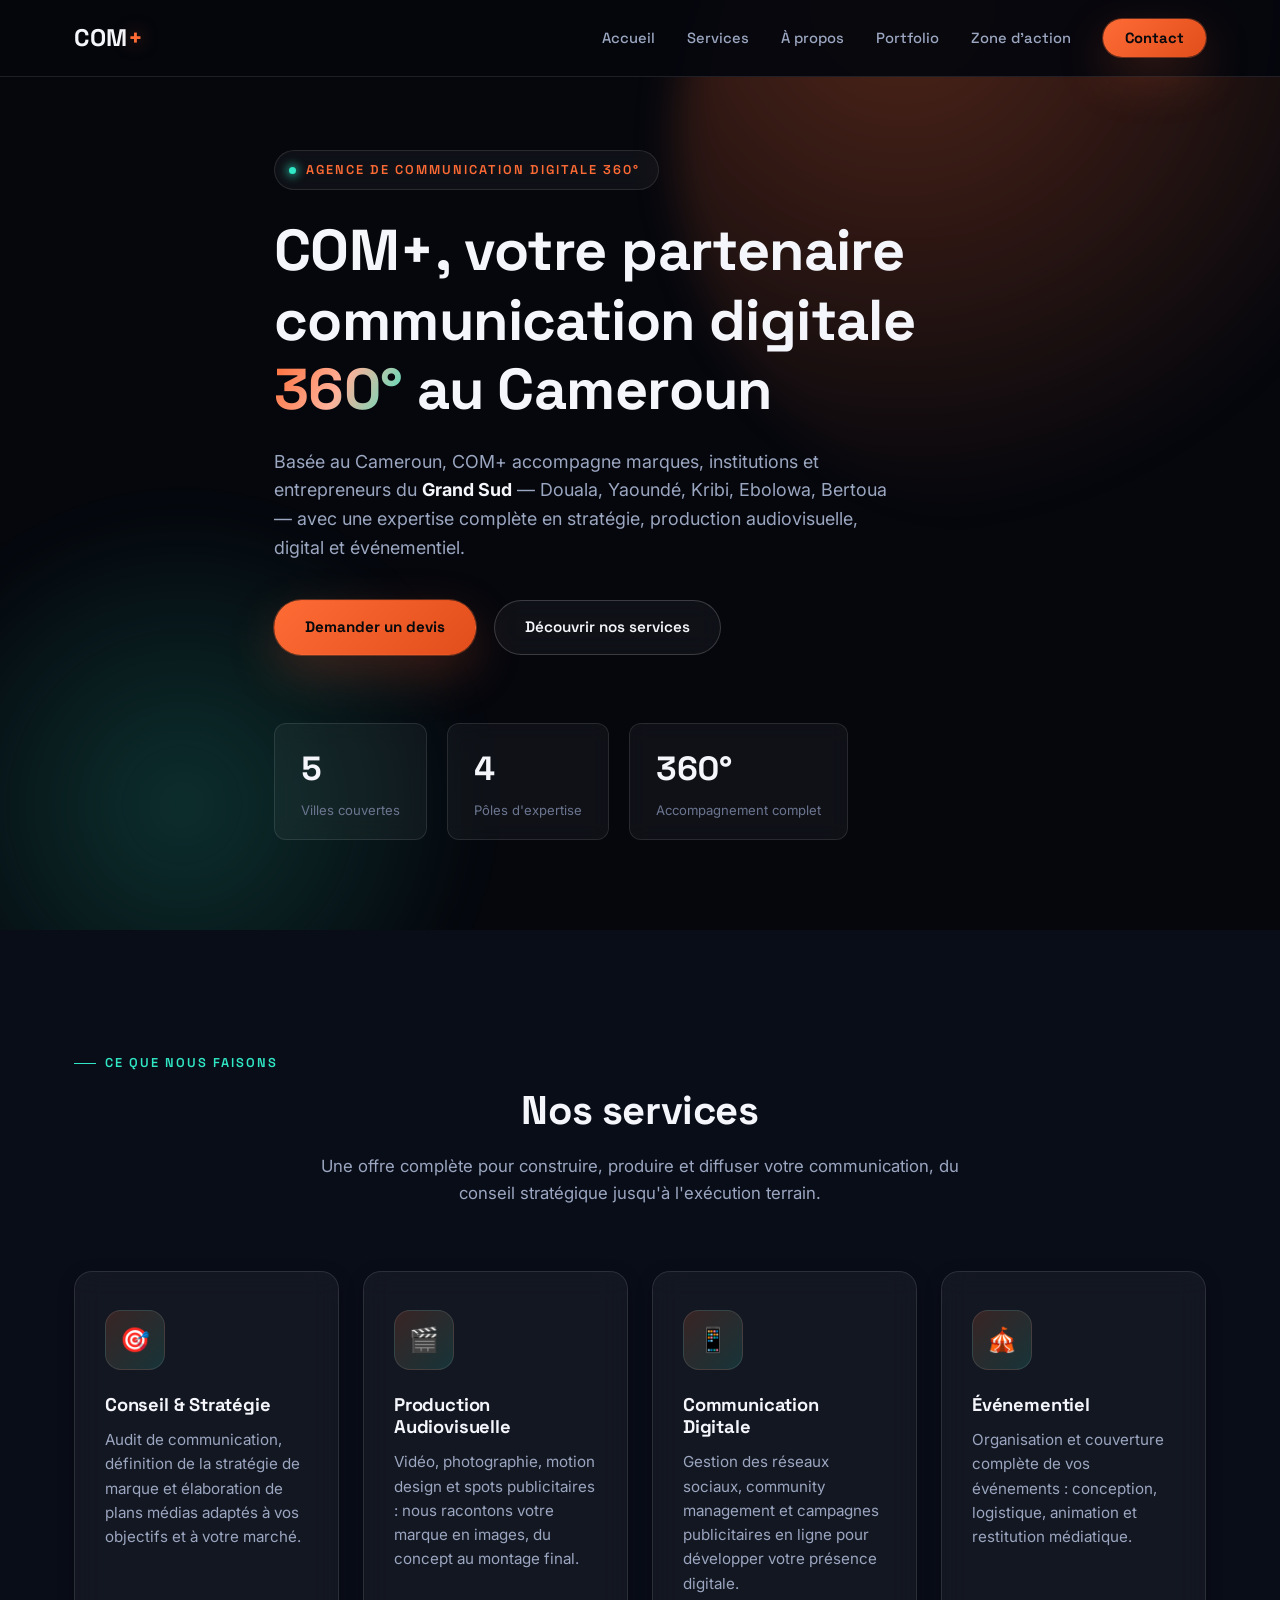
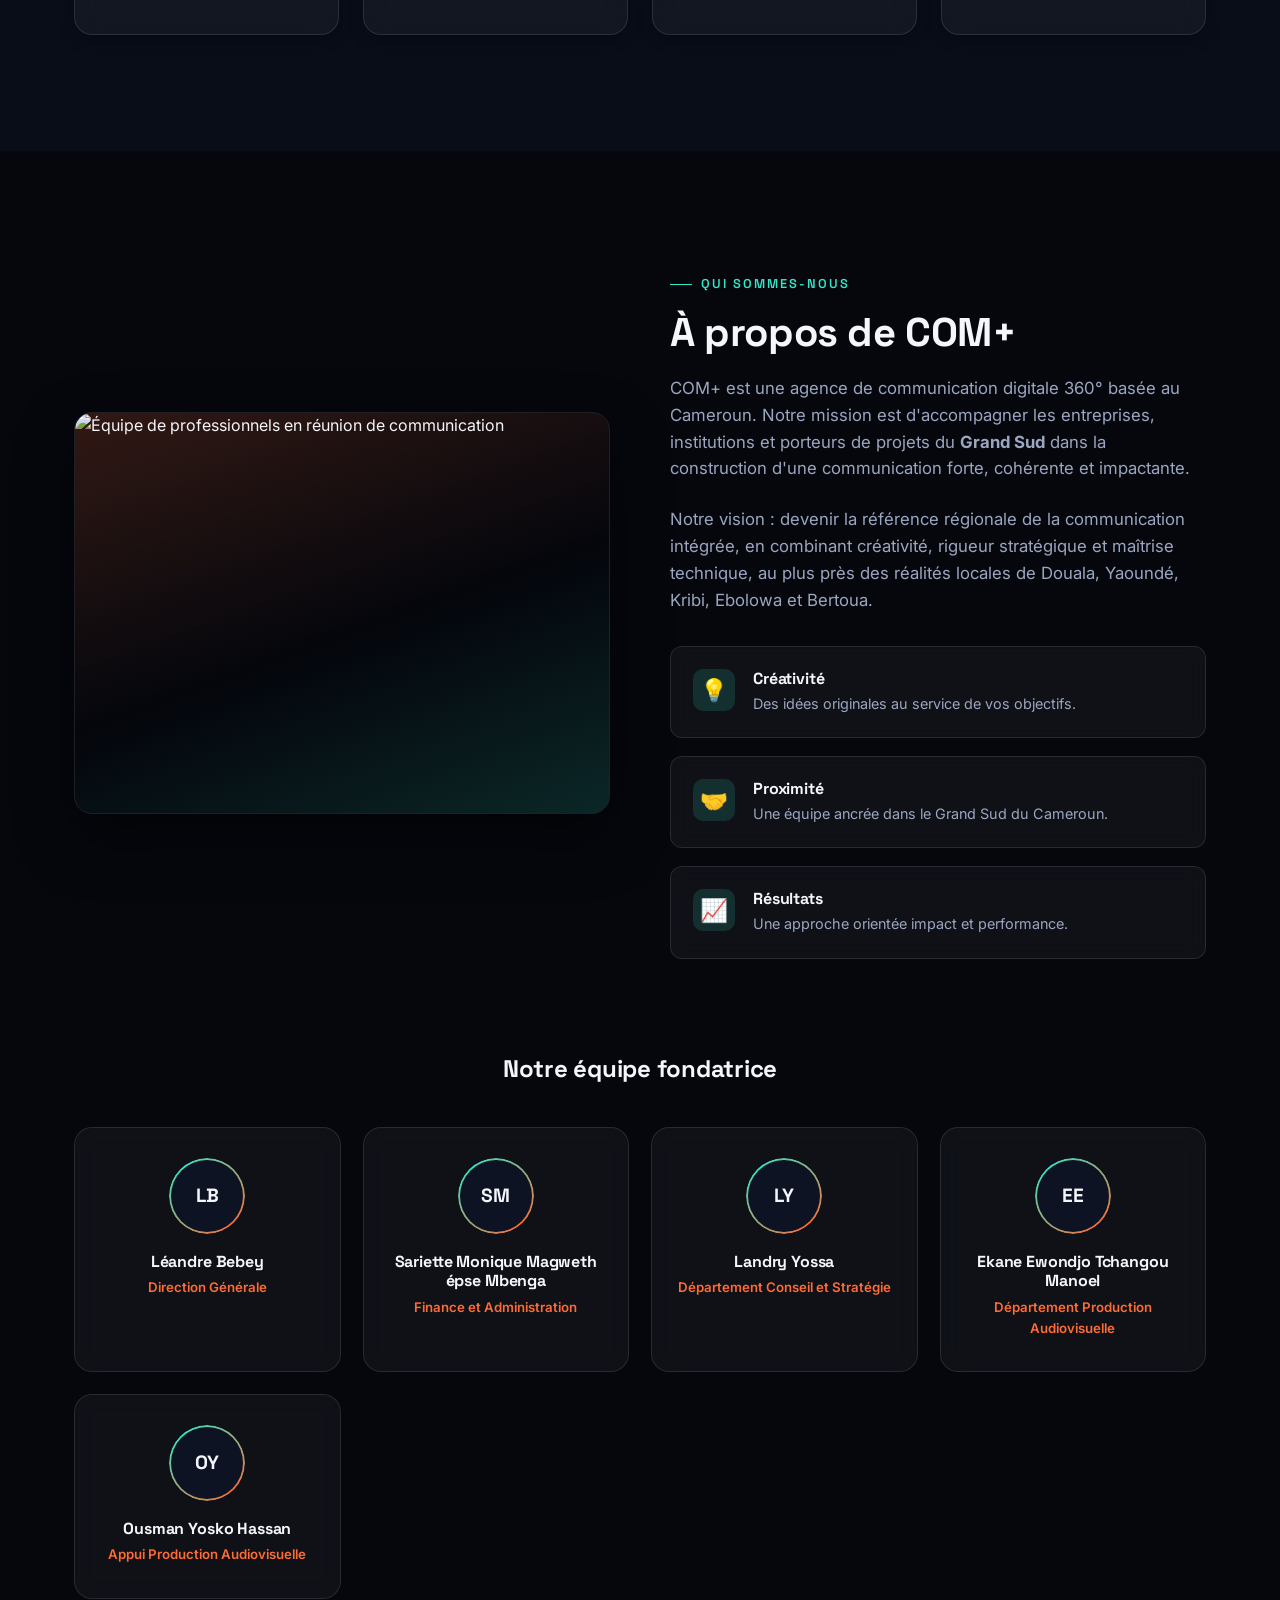
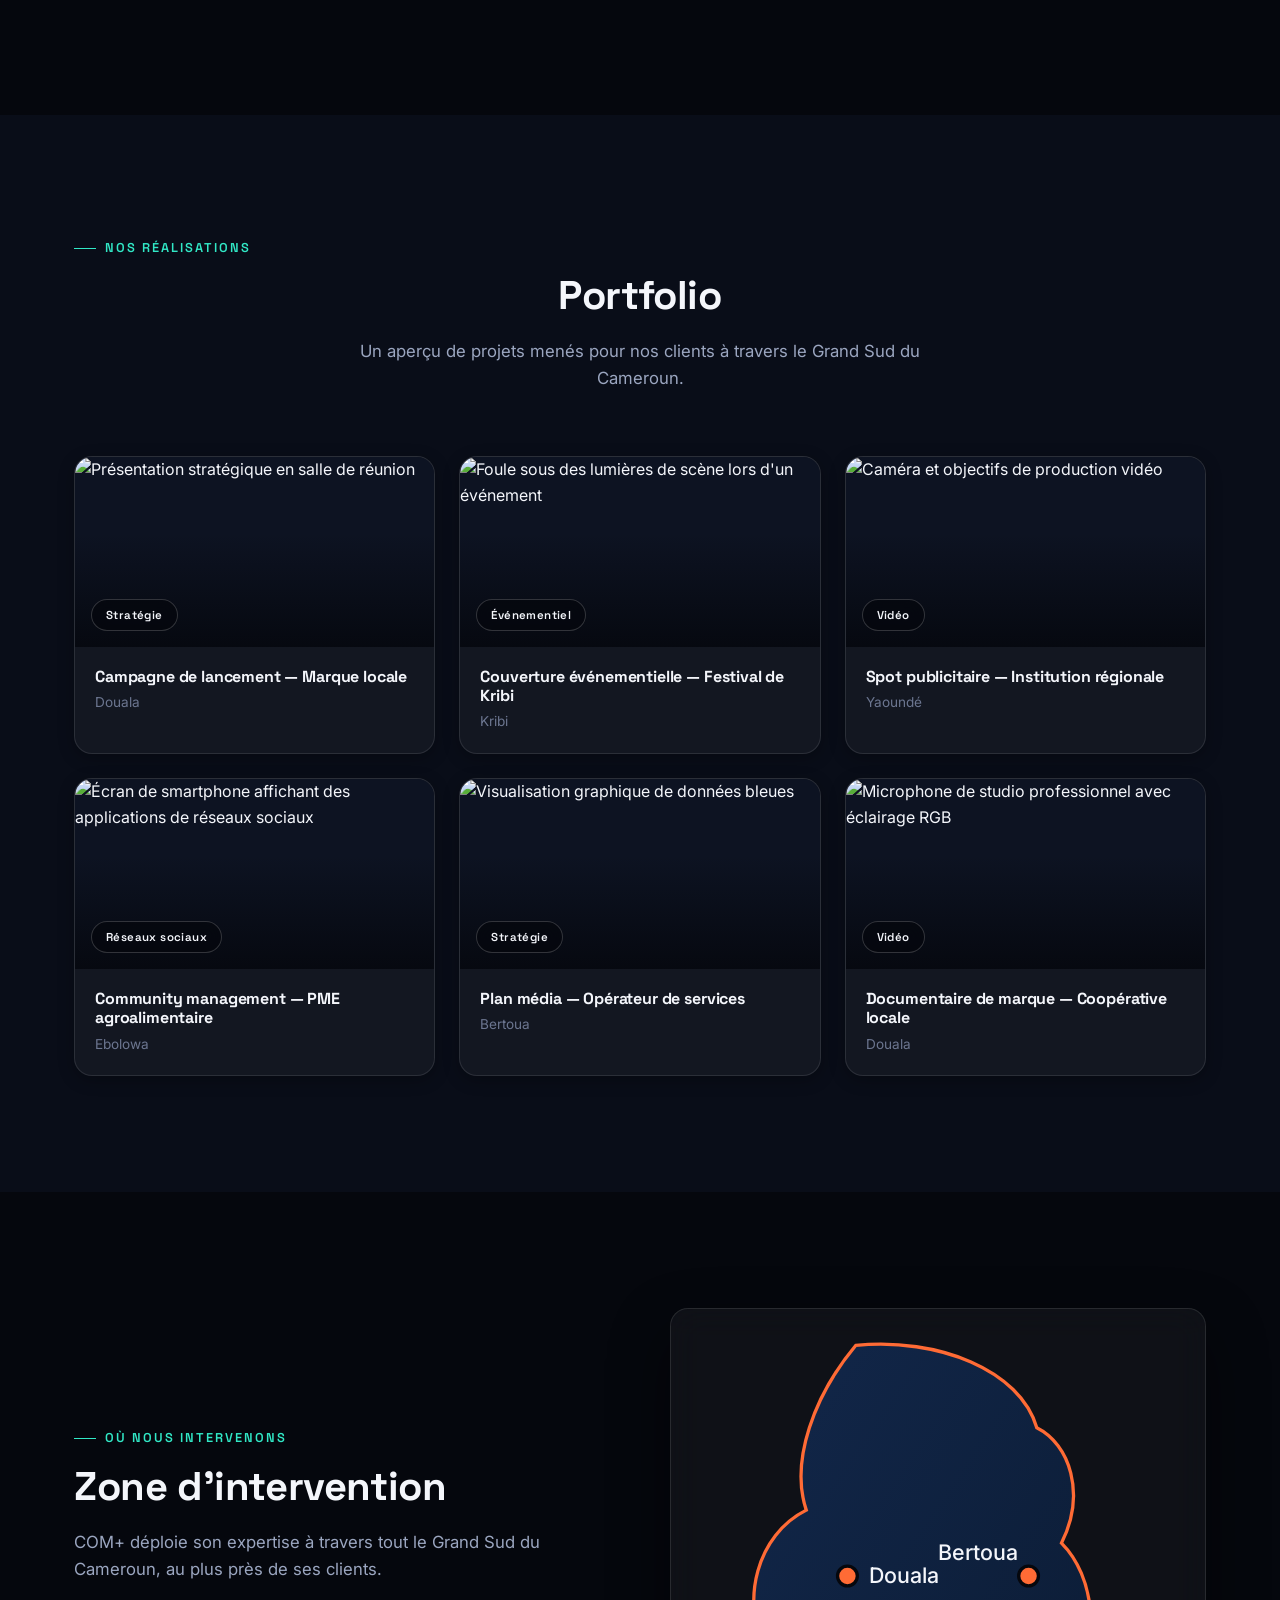
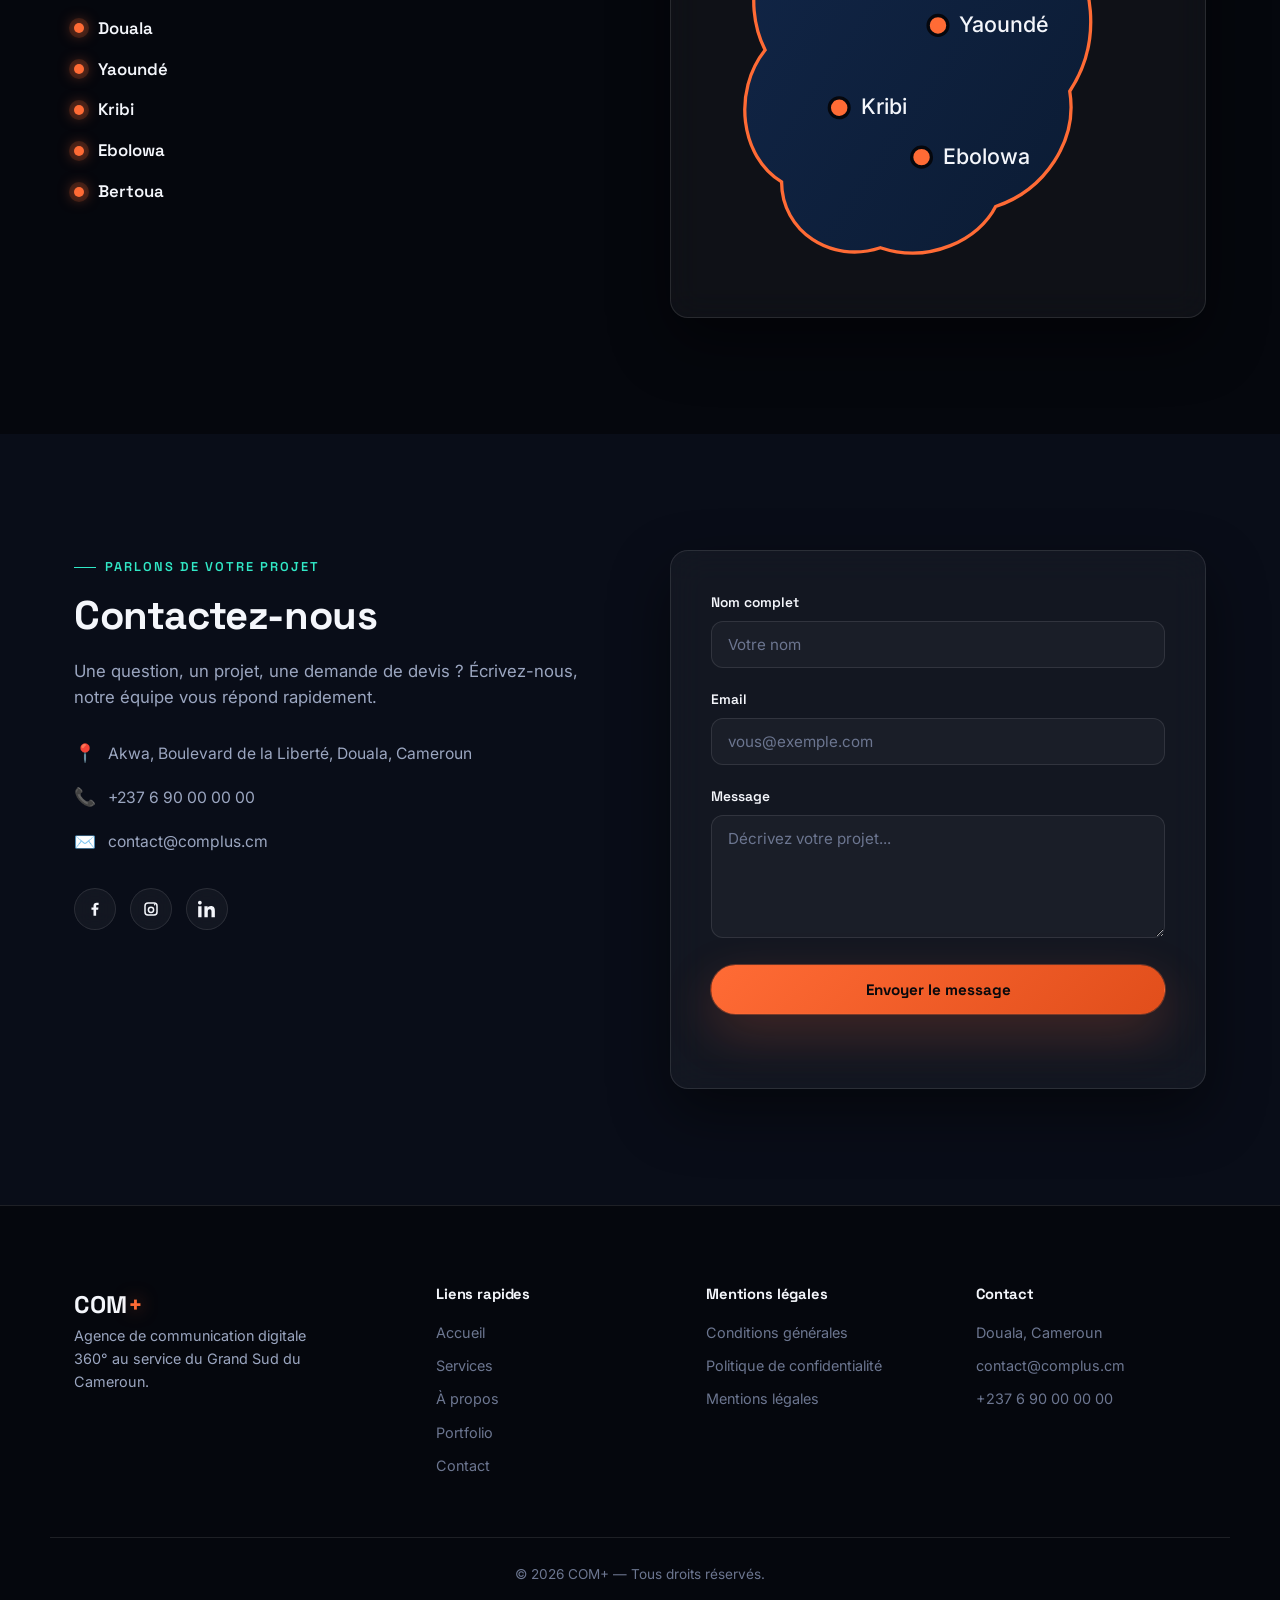
==== commit 86dd6ce3: "Redesign COM+ site with a futuristic, premium dark aesthetic Overhaul the visual identity: dark glas" ====
--- a/site-vitrine-complus/index.html
+++ b/site-vitrine-complus/index.html
@@ -9,12 +9,21 @@
 <!-- Google Fonts -->
 <link rel="preconnect" href="https://fonts.googleapis.com">
 <link rel="preconnect" href="https://fonts.gstatic.com" crossorigin>
-<link href="https://fonts.googleapis.com/css2?family=Poppins:wght@500;600;700;800&family=Inter:wght@400;500;600&display=swap" rel="stylesheet">
+<link href="https://fonts.googleapis.com/css2?family=Space+Grotesk:wght@500;600;700&family=Inter:wght@400;500;600&display=swap" rel="stylesheet">
 
 <link rel="stylesheet" href="style.css">
 
 <!-- Favicon (inline SVG, pas de fichier externe requis) -->
-<link rel="icon" href="data:image/svg+xml,%3Csvg xmlns='http://www.w3.org/2000/svg' viewBox='0 0 100 100'%3E%3Crect width='100' height='100' rx='20' fill='%230B1B33'/%3E%3Ctext x='50' y='68' font-size='55' font-family='Poppins,Arial,sans-serif' font-weight='800' fill='%23FF6B35' text-anchor='middle'%3EC+%3C/text%3E%3C/svg%3E">
+<link rel="icon" href="data:image/svg+xml,%3Csvg xmlns='http://www.w3.org/2000/svg' viewBox='0 0 100 100'%3E%3Crect width='100' height='100' rx='20' fill='%2305070d'/%3E%3Ctext x='50' y='68' font-size='55' font-family='Arial,sans-serif' font-weight='800' fill='%23FF6B35' text-anchor='middle'%3EC+%3C/text%3E%3C/svg%3E">
+
+<!--
+  Crédits photo (Pexels, licence libre de droits — pexels.com/license) :
+  - Hero (réseau numérique) : photo 30547618, pexels.com/photo/30547618
+  - À propos (réunion d'équipe) : photo 9301291 par Mikhail Nilov, pexels.com/photo/9301291
+  - Zone d'intervention (métropole africaine de nuit) : photo 33721959, pexels.com/photo/33721959
+  - Portfolio : photos 34206104, 36675302, 4164088, 33206676, 12537427, 31575852, pexels.com/photo/<id>
+  - Contact (lumières urbaines) : photo 373543, pexels.com/photo/373543
+-->
 </head>
 <body>
 
@@ -45,6 +54,7 @@
   <!-- ============ HERO ============ -->
   <section class="hero" id="accueil">
     <div class="hero-bg-shape"></div>
+    <div class="hero-glow-2"></div>
     <div class="container hero-inner fade-in">
       <p class="eyebrow">Agence de communication digitale 360°</p>
       <h1>COM+, votre partenaire communication digitale <span class="text-accent">360°</span> au Cameroun</h1>
@@ -114,41 +124,47 @@
   <section class="about" id="apropos">
     <div class="container">
       <div class="about-intro">
-        <div class="fade-in">
-          <p class="section-eyebrow">Qui sommes-nous</p>
-          <h2 class="section-title">À propos de COM+</h2>
-          <p class="section-desc left">
-            COM+ est une agence de communication digitale 360° basée au Cameroun. Notre mission est
-            d'accompagner les entreprises, institutions et porteurs de projets du <strong>Grand Sud</strong>
-            dans la construction d'une communication forte, cohérente et impactante.
-          </p>
-          <p class="section-desc left">
-            Notre vision : devenir la référence régionale de la communication intégrée, en combinant
-            créativité, rigueur stratégique et maîtrise technique, au plus près des réalités locales de
-            Douala, Yaoundé, Kribi, Ebolowa et Bertoua.
-          </p>
-        </div>
-
-        <div class="about-values fade-in">
-          <div class="value-item">
-            <span class="value-icon">💡</span>
-            <div>
-              <h4>Créativité</h4>
-              <p>Des idées originales au service de vos objectifs.</p>
+        <div class="about-media fade-in">
+          <img src="https://images.pexels.com/photos/9301291/pexels-photo-9301291.jpeg?auto=compress&amp;cs=tinysrgb&amp;w=900" alt="Équipe de professionnels en réunion de communication" loading="lazy" width="900" height="675">
+        </div>
+
+        <div>
+          <div class="fade-in">
+            <p class="section-eyebrow">Qui sommes-nous</p>
+            <h2 class="section-title">À propos de COM+</h2>
+            <p class="section-desc left">
+              COM+ est une agence de communication digitale 360° basée au Cameroun. Notre mission est
+              d'accompagner les entreprises, institutions et porteurs de projets du <strong>Grand Sud</strong>
+              dans la construction d'une communication forte, cohérente et impactante.
+            </p>
+            <p class="section-desc left">
+              Notre vision : devenir la référence régionale de la communication intégrée, en combinant
+              créativité, rigueur stratégique et maîtrise technique, au plus près des réalités locales de
+              Douala, Yaoundé, Kribi, Ebolowa et Bertoua.
+            </p>
+          </div>
+
+          <div class="about-values fade-in">
+            <div class="value-item">
+              <span class="value-icon">💡</span>
+              <div>
+                <h4>Créativité</h4>
+                <p>Des idées originales au service de vos objectifs.</p>
+              </div>
             </div>
-          </div>
-          <div class="value-item">
-            <span class="value-icon">🤝</span>
-            <div>
-              <h4>Proximité</h4>
-              <p>Une équipe ancrée dans le Grand Sud du Cameroun.</p>
+            <div class="value-item">
+              <span class="value-icon">🤝</span>
+              <div>
+                <h4>Proximité</h4>
+                <p>Une équipe ancrée dans le Grand Sud du Cameroun.</p>
+              </div>
             </div>
-          </div>
-          <div class="value-item">
-            <span class="value-icon">📈</span>
-            <div>
-              <h4>Résultats</h4>
-              <p>Une approche orientée impact et performance.</p>
+            <div class="value-item">
+              <span class="value-icon">📈</span>
+              <div>
+                <h4>Résultats</h4>
+                <p>Une approche orientée impact et performance.</p>
+              </div>
             </div>
           </div>
         </div>
@@ -198,7 +214,10 @@
 
       <div class="portfolio-grid">
         <article class="project-card fade-in">
-          <div class="project-visual visual-1"><span class="project-tag">Stratégie</span></div>
+          <div class="project-visual">
+            <img src="https://images.pexels.com/photos/34206104/pexels-photo-34206104.jpeg?auto=compress&amp;cs=tinysrgb&amp;w=800" alt="Présentation stratégique en salle de réunion" loading="lazy" width="800" height="500">
+            <span class="project-tag">Stratégie</span>
+          </div>
           <div class="project-info">
             <h4>Campagne de lancement — Marque locale</h4>
             <p>Douala</p>
@@ -206,7 +225,10 @@
         </article>
 
         <article class="project-card fade-in">
-          <div class="project-visual visual-2"><span class="project-tag">Événementiel</span></div>
+          <div class="project-visual">
+            <img src="https://images.pexels.com/photos/36675302/pexels-photo-36675302.jpeg?auto=compress&amp;cs=tinysrgb&amp;w=800" alt="Foule sous des lumières de scène lors d'un événement" loading="lazy" width="800" height="500">
+            <span class="project-tag">Événementiel</span>
+          </div>
           <div class="project-info">
             <h4>Couverture événementielle — Festival de Kribi</h4>
             <p>Kribi</p>
@@ -214,7 +236,10 @@
         </article>
 
         <article class="project-card fade-in">
-          <div class="project-visual visual-3"><span class="project-tag">Vidéo</span></div>
+          <div class="project-visual">
+            <img src="https://images.pexels.com/photos/4164088/pexels-photo-4164088.jpeg?auto=compress&amp;cs=tinysrgb&amp;w=800" alt="Caméra et objectifs de production vidéo" loading="lazy" width="800" height="500">
+            <span class="project-tag">Vidéo</span>
+          </div>
           <div class="project-info">
             <h4>Spot publicitaire — Institution régionale</h4>
             <p>Yaoundé</p>
@@ -222,7 +247,10 @@
         </article>
 
         <article class="project-card fade-in">
-          <div class="project-visual visual-4"><span class="project-tag">Réseaux sociaux</span></div>
+          <div class="project-visual">
+            <img src="https://images.pexels.com/photos/33206676/pexels-photo-33206676.jpeg?auto=compress&amp;cs=tinysrgb&amp;w=800" alt="Écran de smartphone affichant des applications de réseaux sociaux" loading="lazy" width="800" height="500">
+            <span class="project-tag">Réseaux sociaux</span>
+          </div>
           <div class="project-info">
             <h4>Community management — PME agroalimentaire</h4>
             <p>Ebolowa</p>
@@ -230,7 +258,10 @@
         </article>
 
         <article class="project-card fade-in">
-          <div class="project-visual visual-5"><span class="project-tag">Stratégie</span></div>
+          <div class="project-visual">
+            <img src="https://images.pexels.com/photos/12537427/pexels-photo-12537427.jpeg?auto=compress&amp;cs=tinysrgb&amp;w=800" alt="Visualisation graphique de données bleues" loading="lazy" width="800" height="500">
+            <span class="project-tag">Stratégie</span>
+          </div>
           <div class="project-info">
             <h4>Plan média — Opérateur de services</h4>
             <p>Bertoua</p>
@@ -238,7 +269,10 @@
         </article>
 
         <article class="project-card fade-in">
-          <div class="project-visual visual-6"><span class="project-tag">Vidéo</span></div>
+          <div class="project-visual">
+            <img src="https://images.pexels.com/photos/31575852/pexels-photo-31575852.jpeg?auto=compress&amp;cs=tinysrgb&amp;w=800" alt="Microphone de studio professionnel avec éclairage RGB" loading="lazy" width="800" height="500">
+            <span class="project-tag">Vidéo</span>
+          </div>
           <div class="project-info">
             <h4>Documentaire de marque — Coopérative locale</h4>
             <p>Douala</p>
--- a/site-vitrine-complus/style.css
+++ b/site-vitrine-complus/style.css
@@ -1,31 +1,43 @@
 /* ==========================================================================
    COM+ — Feuille de styles
    Agence de communication digitale 360° — Cameroun
+   Direction artistique : futuriste, haut de gamme, glassmorphism sombre
    ========================================================================== */
 
 :root {
-  /* Palette */
-  --color-accent: #FF6B35;
-  --color-accent-dark: #E85A2A;
-  --color-accent-light: #FFE1D1;
-  --color-base: #0B1B33;
-  --color-base-alt: #142842;
-  --color-white: #FFFFFF;
-  --color-light: #F7F8FA;
-  --color-text: #1A1A2E;
-  --color-text-muted: #5B6478;
-  --color-border: #E7E9F0;
-
-  /* Typographie */
-  --font-heading: 'Poppins', Arial, sans-serif;
+  /* ---------- Palette (univers sombre unique et assumé) ---------- */
+  --bg: #05070d;
+  --bg-alt: #090d18;
+  --bg-elevated: #0d1322;
+
+  --surface: rgba(255, 255, 255, 0.045);
+  --surface-strong: rgba(255, 255, 255, 0.08);
+  --surface-hover: rgba(255, 255, 255, 0.09);
+  --border: rgba(255, 255, 255, 0.10);
+  --border-strong: rgba(255, 255, 255, 0.18);
+
+  --accent: #FF6B35;
+  --accent-dark: #E14E1B;
+  --accent-soft: rgba(255, 107, 53, 0.16);
+  --accent-2: #31E8C6;
+  --accent-2-soft: rgba(49, 232, 198, 0.14);
+
+  --text: #F4F6FB;
+  --text-muted: #9BA6C0;
+  --text-dim: #6C7690;
+
+  /* ---------- Typographie ---------- */
+  --font-display: 'Space Grotesk', 'Inter', Arial, sans-serif;
   --font-body: 'Inter', Arial, sans-serif;
 
-  /* Ombres / rayons */
-  --shadow-sm: 0 2px 8px rgba(11, 27, 51, 0.06);
-  --shadow-md: 0 8px 24px rgba(11, 27, 51, 0.10);
-  --shadow-lg: 0 16px 40px rgba(11, 27, 51, 0.16);
-  --radius: 16px;
-  --radius-sm: 10px;
+  /* ---------- Ombres / rayons ---------- */
+  --shadow-sm: 0 4px 16px rgba(0, 0, 0, 0.28);
+  --shadow-md: 0 12px 34px rgba(0, 0, 0, 0.38);
+  --shadow-lg: 0 24px 60px rgba(0, 0, 0, 0.48);
+  --glow-accent: 0 0 0 1px rgba(255, 107, 53, 0.35), 0 18px 50px rgba(255, 107, 53, 0.22);
+  --glow-teal: 0 0 0 1px rgba(49, 232, 198, 0.3), 0 18px 50px rgba(49, 232, 198, 0.16);
+  --radius: 18px;
+  --radius-sm: 12px;
 
   --container-width: 1180px;
 }
@@ -37,10 +49,25 @@
 
 body {
   font-family: var(--font-body);
-  color: var(--color-text);
-  background: var(--color-white);
+  color: var(--text);
+  background: var(--bg);
   line-height: 1.6;
   overflow-x: hidden;
+  position: relative;
+}
+
+/* Grille technique en filigrane, fixe sur toute la page */
+body::before {
+  content: '';
+  position: fixed;
+  inset: 0;
+  z-index: 0;
+  pointer-events: none;
+  background-image:
+    linear-gradient(rgba(255, 255, 255, 0.035) 1px, transparent 1px),
+    linear-gradient(90deg, rgba(255, 255, 255, 0.035) 1px, transparent 1px);
+  background-size: 64px 64px;
+  mask-image: radial-gradient(ellipse 100% 80% at 50% 0%, #000 40%, transparent 90%);
 }
 
 img { max-width: 100%; display: block; }
@@ -50,9 +77,10 @@
 ul { list-style: none; }
 
 h1, h2, h3, h4, h5 {
-  font-family: var(--font-heading);
-  color: var(--color-base);
-  line-height: 1.25;
+  font-family: var(--font-display);
+  color: var(--text);
+  line-height: 1.2;
+  letter-spacing: -0.01em;
 }
 
 .container {
@@ -60,46 +88,53 @@
   max-width: var(--container-width);
   margin: 0 auto;
   padding: 0 24px;
-}
-
-.text-accent { color: var(--color-accent); }
+  position: relative;
+  z-index: 1;
+}
+
+.text-accent { color: var(--accent); }
 
 /* ---------- Boutons ---------- */
 .btn {
-  display: inline-block;
-  font-family: var(--font-heading);
+  display: inline-flex;
+  align-items: center;
+  gap: 8px;
+  font-family: var(--font-display);
   font-weight: 600;
   font-size: 0.95rem;
   padding: 14px 30px;
   border-radius: 50px;
-  border: 2px solid transparent;
+  border: 1px solid transparent;
   cursor: pointer;
-  transition: transform 0.25s ease, box-shadow 0.25s ease, background 0.25s ease, color 0.25s ease;
+  transition: transform 0.3s cubic-bezier(.2,.8,.2,1), box-shadow 0.3s ease, background 0.3s ease, border-color 0.3s ease;
 }
 
 .btn-primary {
-  background: linear-gradient(135deg, var(--color-accent), var(--color-accent-dark));
-  color: var(--color-white);
-  box-shadow: var(--shadow-md);
+  background: linear-gradient(135deg, var(--accent), var(--accent-dark));
+  color: #08090d;
+  font-weight: 700;
+  box-shadow: var(--glow-accent);
 }
 
 .btn-primary:hover {
   transform: translateY(-3px);
-  box-shadow: var(--shadow-lg);
+  box-shadow: 0 0 0 1px rgba(255, 107, 53, 0.5), 0 24px 60px rgba(255, 107, 53, 0.32);
 }
 
 .btn-outline {
-  background: transparent;
-  border-color: rgba(255, 255, 255, 0.6);
-  color: var(--color-white);
+  background: var(--surface);
+  border-color: var(--border-strong);
+  color: var(--text);
+  backdrop-filter: blur(12px);
 }
 
 .btn-outline:hover {
-  background: rgba(255, 255, 255, 0.12);
+  background: var(--surface-hover);
+  border-color: var(--accent-2);
   transform: translateY(-3px);
 }
 
-.btn-block { width: 100%; text-align: center; }
+.btn-block { width: 100%; text-align: center; justify-content: center; }
 
 /* ---------- Header ---------- */
 .site-header {
@@ -108,8 +143,8 @@
   left: 0;
   right: 0;
   z-index: 1000;
-  background: rgba(11, 27, 51, 0.97);
-  transition: background 0.3s ease;
+  background: rgba(5, 7, 13, 0.94);
+  border-bottom: 1px solid var(--border);
 }
 
 .header-inner {
@@ -120,14 +155,17 @@
 }
 
 .logo {
-  font-family: var(--font-heading);
-  font-weight: 800;
+  font-family: var(--font-display);
+  font-weight: 700;
   font-size: 1.5rem;
-  color: var(--color-white);
+  color: var(--text);
   letter-spacing: 0.5px;
 }
 
-.logo-plus { color: var(--color-accent); }
+.logo-plus {
+  color: var(--accent);
+  text-shadow: 0 0 18px rgba(255, 107, 53, 0.6);
+}
 
 .nav-list {
   display: flex;
@@ -136,17 +174,16 @@
 }
 
 .nav-link {
-  font-family: var(--font-heading);
+  font-family: var(--font-display);
   font-weight: 500;
-  font-size: 0.95rem;
-  color: var(--color-white);
-  opacity: 0.85;
+  font-size: 0.92rem;
+  color: var(--text-muted);
   position: relative;
   padding: 6px 0;
-  transition: opacity 0.2s ease;
-}
-
-.nav-link:hover { opacity: 1; }
+  transition: color 0.2s ease;
+}
+
+.nav-link:hover { color: var(--text); }
 
 .nav-link::after {
   content: '';
@@ -155,21 +192,23 @@
   bottom: -2px;
   width: 0;
   height: 2px;
-  background: var(--color-accent);
+  background: linear-gradient(90deg, var(--accent), var(--accent-2));
   transition: width 0.25s ease;
 }
 
 .nav-link:hover::after { width: 100%; }
 
 .nav-cta {
-  background: var(--color-accent);
+  background: linear-gradient(135deg, var(--accent), var(--accent-dark));
+  color: #08090d;
+  font-weight: 700;
   padding: 10px 22px;
   border-radius: 50px;
-  opacity: 1;
+  box-shadow: var(--glow-accent);
 }
 
 .nav-cta::after { display: none; }
-.nav-cta:hover { background: var(--color-accent-dark); }
+.nav-cta:hover { transform: translateY(-1px); }
 
 .burger {
   display: none;
@@ -187,7 +226,7 @@
   display: block;
   height: 2px;
   width: 100%;
-  background: var(--color-white);
+  background: var(--text);
   border-radius: 2px;
   transition: transform 0.3s ease, opacity 0.3s ease;
 }
@@ -202,104 +241,168 @@
   min-height: 100vh;
   display: flex;
   align-items: center;
-  background: linear-gradient(160deg, var(--color-base) 0%, var(--color-base-alt) 60%, #1a3255 100%);
-  color: var(--color-white);
+  color: var(--text);
   overflow: hidden;
-  padding: 140px 0 80px;
+  padding: 150px 0 90px;
+  background-color: var(--bg);
+  background-image:
+    linear-gradient(180deg, rgba(5, 7, 13, 0.55) 0%, rgba(5, 7, 13, 0.86) 55%, var(--bg) 100%),
+    linear-gradient(100deg, rgba(5, 7, 13, 0.92) 10%, rgba(5, 7, 13, 0.35) 55%, rgba(5, 7, 13, 0.75) 100%),
+    url('https://images.pexels.com/photos/30547618/pexels-photo-30547618.jpeg?auto=compress&cs=tinysrgb&w=1920');
+  background-size: cover;
+  background-position: center;
 }
 
 .hero-bg-shape {
   position: absolute;
-  top: -20%;
-  right: -10%;
-  width: 700px;
-  height: 700px;
+  top: -25%;
+  right: -12%;
+  width: 760px;
+  height: 760px;
   border-radius: 50%;
-  background: radial-gradient(circle at 30% 30%, rgba(255, 107, 53, 0.35), transparent 70%);
-  filter: blur(10px);
+  background: radial-gradient(circle at 30% 30%, rgba(255, 107, 53, 0.30), transparent 70%);
+  filter: blur(20px);
+  pointer-events: none;
+}
+
+.hero-glow-2 {
+  position: absolute;
+  bottom: -20%;
+  left: -10%;
+  width: 620px;
+  height: 620px;
+  border-radius: 50%;
+  background: radial-gradient(circle at 50% 50%, rgba(49, 232, 198, 0.18), transparent 70%);
+  filter: blur(20px);
+  pointer-events: none;
 }
 
 .hero-inner { position: relative; max-width: 780px; }
 
 .eyebrow {
-  display: inline-block;
-  font-family: var(--font-heading);
+  display: inline-flex;
+  align-items: center;
+  gap: 10px;
+  font-family: var(--font-display);
   font-weight: 600;
-  font-size: 0.85rem;
-  letter-spacing: 1.5px;
+  font-size: 0.8rem;
+  letter-spacing: 2px;
   text-transform: uppercase;
-  color: var(--color-accent);
-  background: rgba(255, 107, 53, 0.12);
-  padding: 8px 18px;
+  color: var(--accent);
+  background: var(--surface);
+  border: 1px solid var(--border);
+  backdrop-filter: blur(10px);
+  padding: 9px 18px 9px 14px;
   border-radius: 50px;
+  margin-bottom: 26px;
+}
+
+.eyebrow::before {
+  content: '';
+  width: 7px;
+  height: 7px;
+  border-radius: 50%;
+  background: var(--accent-2);
+  box-shadow: 0 0 10px 2px rgba(49, 232, 198, 0.7);
+}
+
+.hero h1 {
+  font-size: clamp(2.2rem, 5vw, 3.6rem);
+  font-weight: 700;
+  color: var(--text);
   margin-bottom: 24px;
-}
-
-.hero h1 {
-  font-size: clamp(2.1rem, 5vw, 3.4rem);
-  font-weight: 700;
-  color: var(--color-white);
-  margin-bottom: 22px;
+  text-wrap: balance;
+}
+
+.hero h1 .text-accent {
+  background: linear-gradient(120deg, var(--accent), #FFB199 50%, var(--accent-2));
+  -webkit-background-clip: text;
+  background-clip: text;
+  -webkit-text-fill-color: transparent;
 }
 
 .hero-sub {
-  font-size: 1.1rem;
-  color: rgba(255, 255, 255, 0.78);
+  font-size: 1.12rem;
+  color: var(--text-muted);
   max-width: 620px;
-  margin-bottom: 36px;
-}
+  margin-bottom: 38px;
+}
+
+.hero-sub strong { color: var(--text); }
 
 .hero-actions {
   display: flex;
   flex-wrap: wrap;
   gap: 18px;
-  margin-bottom: 64px;
+  margin-bottom: 68px;
 }
 
 .hero-stats {
   display: flex;
   flex-wrap: wrap;
-  gap: 48px;
-}
-
-.stat { display: flex; flex-direction: column; }
+  gap: 20px;
+}
+
+.stat {
+  display: flex;
+  flex-direction: column;
+  gap: 4px;
+  padding: 18px 26px;
+  background: var(--surface);
+  border: 1px solid var(--border);
+  border-radius: var(--radius-sm);
+  backdrop-filter: blur(10px);
+}
 
 .stat-number {
-  font-family: var(--font-heading);
-  font-weight: 800;
-  font-size: 2.2rem;
-  color: var(--color-accent);
+  font-family: var(--font-display);
+  font-weight: 700;
+  font-size: 2.1rem;
+  color: var(--text);
+  font-variant-numeric: tabular-nums;
 }
 
 .stat-label {
-  font-size: 0.85rem;
-  color: rgba(255, 255, 255, 0.65);
+  font-size: 0.82rem;
+  color: var(--text-dim);
 }
 
 /* ---------- Sections communes ---------- */
-section { padding: 110px 0; }
+section { padding: 116px 0; position: relative; }
 
 .section-eyebrow {
-  font-family: var(--font-heading);
+  display: inline-flex;
+  align-items: center;
+  gap: 9px;
+  font-family: var(--font-display);
   font-weight: 600;
-  font-size: 0.85rem;
-  letter-spacing: 1.5px;
+  font-size: 0.8rem;
+  letter-spacing: 2px;
   text-transform: uppercase;
-  color: var(--color-accent);
-  margin-bottom: 12px;
+  color: var(--accent-2);
+  margin-bottom: 14px;
+}
+
+.section-eyebrow::before {
+  content: '';
+  width: 22px;
+  height: 1px;
+  background: var(--accent-2);
 }
 
 .section-title {
-  font-size: clamp(1.7rem, 3.4vw, 2.4rem);
+  font-size: clamp(1.8rem, 3.4vw, 2.5rem);
   font-weight: 700;
   margin-bottom: 18px;
+  text-wrap: balance;
+  color: var(--text);
 }
 
 .section-desc {
   max-width: 640px;
-  color: var(--color-text-muted);
+  color: var(--text-muted);
   font-size: 1.05rem;
-  margin: 0 auto 60px;
+  margin: 0 auto 64px;
   text-align: center;
 }
 
@@ -308,42 +411,45 @@
 .services .section-title,
 .portfolio .section-title,
 .services .section-eyebrow,
-.portfolio .section-eyebrow { text-align: center; }
+.portfolio .section-eyebrow { text-align: center; justify-content: center; }
 
 /* ---------- Services ---------- */
-.services { background: var(--color-light); }
+.services { background: var(--bg-alt); }
 
 .cards-grid {
   display: grid;
   grid-template-columns: repeat(auto-fit, minmax(250px, 1fr));
-  gap: 28px;
+  gap: 24px;
 }
 
 .card {
-  background: var(--color-white);
+  background: var(--surface);
   border-radius: var(--radius);
   padding: 38px 30px;
   box-shadow: var(--shadow-sm);
-  border: 1px solid var(--color-border);
-  transition: transform 0.3s ease, box-shadow 0.3s ease, border-color 0.3s ease;
+  border: 1px solid var(--border);
+  backdrop-filter: blur(14px);
+  transition: transform 0.35s cubic-bezier(.2,.8,.2,1), box-shadow 0.35s ease, border-color 0.35s ease, background 0.35s ease;
 }
 
 .card:hover {
   transform: translateY(-8px);
-  box-shadow: var(--shadow-lg);
-  border-color: transparent;
+  box-shadow: var(--glow-accent);
+  border-color: rgba(255, 107, 53, 0.4);
+  background: var(--surface-hover);
 }
 
 .card-icon {
-  width: 62px;
-  height: 62px;
+  width: 60px;
+  height: 60px;
   display: flex;
   align-items: center;
   justify-content: center;
-  font-size: 1.6rem;
+  font-size: 1.5rem;
   border-radius: 16px;
-  background: linear-gradient(135deg, var(--color-accent-light), #fff);
-  margin-bottom: 22px;
+  background: linear-gradient(135deg, var(--accent-soft), var(--accent-2-soft));
+  border: 1px solid var(--border);
+  margin-bottom: 24px;
 }
 
 .card h3 {
@@ -352,74 +458,132 @@
 }
 
 .card p {
-  color: var(--color-text-muted);
+  color: var(--text-muted);
   font-size: 0.95rem;
 }
 
 /* ---------- About ---------- */
+.about { background: var(--bg); }
+
 .about-intro {
   display: grid;
-  grid-template-columns: 1.2fr 1fr;
+  grid-template-columns: 1fr 1fr;
   gap: 60px;
-  align-items: start;
-  margin-bottom: 90px;
-}
-
-.about-values { display: flex; flex-direction: column; gap: 26px; }
+  align-items: center;
+  margin-bottom: 96px;
+}
+
+.about-media {
+  position: relative;
+  border-radius: var(--radius);
+  overflow: hidden;
+  border: 1px solid var(--border);
+  box-shadow: var(--shadow-lg);
+  aspect-ratio: 4 / 3;
+}
+
+.about-media img {
+  width: 100%;
+  height: 100%;
+  object-fit: cover;
+}
+
+.about-media::after {
+  content: '';
+  position: absolute;
+  inset: 0;
+  background: linear-gradient(160deg, rgba(255, 107, 53, 0.18), transparent 55%, rgba(49, 232, 198, 0.14));
+  mix-blend-mode: overlay;
+}
+
+.about-values { display: flex; flex-direction: column; gap: 18px; margin-top: 32px; }
 
 .value-item {
   display: flex;
   gap: 18px;
   align-items: flex-start;
-  background: var(--color-light);
+  background: var(--surface);
+  border: 1px solid var(--border);
   padding: 22px;
   border-radius: var(--radius-sm);
-}
-
-.value-icon { font-size: 1.5rem; }
+  backdrop-filter: blur(10px);
+  transition: border-color 0.3s ease, background 0.3s ease;
+}
+
+.value-item:hover {
+  border-color: var(--accent-2);
+  background: var(--surface-hover);
+}
+
+.value-icon {
+  font-size: 1.4rem;
+  width: 42px;
+  height: 42px;
+  flex-shrink: 0;
+  display: flex;
+  align-items: center;
+  justify-content: center;
+  background: var(--accent-2-soft);
+  border-radius: 10px;
+}
 
 .value-item h4 { font-size: 1rem; margin-bottom: 4px; }
-.value-item p { font-size: 0.9rem; color: var(--color-text-muted); }
+.value-item p { font-size: 0.9rem; color: var(--text-muted); }
 
 .team-title {
   text-align: center;
   font-size: 1.5rem;
-  margin-bottom: 40px;
+  margin-bottom: 44px;
 }
 
 .team-grid {
   display: grid;
   grid-template-columns: repeat(auto-fit, minmax(210px, 1fr));
-  gap: 26px;
+  gap: 22px;
 }
 
 .team-card {
-  background: var(--color-white);
-  border: 1px solid var(--color-border);
+  background: var(--surface);
+  border: 1px solid var(--border);
   border-radius: var(--radius);
-  padding: 30px 22px;
+  padding: 32px 22px;
   text-align: center;
-  transition: transform 0.3s ease, box-shadow 0.3s ease;
+  backdrop-filter: blur(12px);
+  transition: transform 0.3s cubic-bezier(.2,.8,.2,1), box-shadow 0.3s ease, border-color 0.3s ease;
 }
 
 .team-card:hover {
   transform: translateY(-6px);
-  box-shadow: var(--shadow-md);
+  box-shadow: var(--glow-teal);
+  border-color: rgba(49, 232, 198, 0.4);
 }
 
 .team-avatar {
-  width: 68px;
-  height: 68px;
-  margin: 0 auto 18px;
+  width: 72px;
+  height: 72px;
+  margin: 0 auto 20px;
   border-radius: 50%;
   display: flex;
   align-items: center;
   justify-content: center;
-  font-family: var(--font-heading);
+  position: relative;
+  font-family: var(--font-display);
   font-weight: 700;
   font-size: 1.2rem;
-  color: var(--color-white);
-  background: linear-gradient(135deg, var(--color-base), var(--color-accent));
+  color: var(--text);
+  background: var(--bg-elevated);
+}
+
+.team-avatar::before {
+  content: '';
+  position: absolute;
+  inset: -2px;
+  border-radius: 50%;
+  padding: 2px;
+  background: conic-gradient(from 140deg, var(--accent), var(--accent-2), var(--accent));
+  -webkit-mask: linear-gradient(#000 0 0) content-box, linear-gradient(#000 0 0);
+  -webkit-mask-composite: xor;
+  mask-composite: exclude;
 }
 
 .team-card h4 {
@@ -428,54 +592,76 @@
 }
 
 .team-role {
-  font-size: 0.85rem;
-  color: var(--color-accent-dark);
+  font-size: 0.83rem;
+  color: var(--accent);
   font-weight: 600;
 }
 
 /* ---------- Portfolio ---------- */
-.portfolio { background: var(--color-light); }
+.portfolio { background: var(--bg-alt); }
 
 .portfolio-grid {
   display: grid;
   grid-template-columns: repeat(auto-fit, minmax(280px, 1fr));
-  gap: 28px;
+  gap: 24px;
 }
 
 .project-card {
-  background: var(--color-white);
+  background: var(--surface);
+  border: 1px solid var(--border);
   border-radius: var(--radius);
   overflow: hidden;
   box-shadow: var(--shadow-sm);
-  transition: transform 0.3s ease, box-shadow 0.3s ease;
+  transition: transform 0.35s cubic-bezier(.2,.8,.2,1), box-shadow 0.35s ease, border-color 0.35s ease;
 }
 
 .project-card:hover {
   transform: translateY(-8px);
-  box-shadow: var(--shadow-lg);
+  box-shadow: var(--glow-accent);
+  border-color: rgba(255, 107, 53, 0.4);
 }
 
 .project-visual {
-  height: 180px;
+  height: 190px;
   position: relative;
   display: flex;
   align-items: flex-end;
   padding: 16px;
-}
-
-.visual-1 { background: linear-gradient(135deg, #FF6B35, #FFB199); }
-.visual-2 { background: linear-gradient(135deg, #0B1B33, #2E4C7A); }
-.visual-3 { background: linear-gradient(135deg, #E85A2A, #0B1B33); }
-.visual-4 { background: linear-gradient(135deg, #142842, #FF6B35); }
-.visual-5 { background: linear-gradient(135deg, #FFB199, #0B1B33); }
-.visual-6 { background: linear-gradient(135deg, #2E4C7A, #FF6B35); }
+  overflow: hidden;
+  background: var(--bg-elevated);
+}
+
+.project-visual img {
+  position: absolute;
+  inset: 0;
+  width: 100%;
+  height: 100%;
+  object-fit: cover;
+  transition: transform 0.6s ease;
+}
+
+.project-card:hover .project-visual img {
+  transform: scale(1.06);
+}
+
+.project-visual::after {
+  content: '';
+  position: absolute;
+  inset: 0;
+  background: linear-gradient(180deg, rgba(5,7,13,0) 40%, rgba(5,7,13,0.85) 100%);
+}
 
 .project-tag {
-  background: rgba(255, 255, 255, 0.92);
-  color: var(--color-base);
-  font-family: var(--font-heading);
+  position: relative;
+  z-index: 1;
+  background: rgba(5, 7, 13, 0.65);
+  border: 1px solid var(--border-strong);
+  backdrop-filter: blur(8px);
+  color: var(--text);
+  font-family: var(--font-display);
   font-weight: 600;
-  font-size: 0.75rem;
+  font-size: 0.72rem;
+  letter-spacing: 0.4px;
   padding: 6px 14px;
   border-radius: 50px;
 }
@@ -483,9 +669,18 @@
 .project-info { padding: 20px; }
 
 .project-info h4 { font-size: 1rem; margin-bottom: 6px; }
-.project-info p { font-size: 0.85rem; color: var(--color-text-muted); }
+.project-info p { font-size: 0.85rem; color: var(--text-dim); }
 
 /* ---------- Zone d'intervention ---------- */
+.zone {
+  background-color: var(--bg);
+  background-image:
+    linear-gradient(180deg, var(--bg) 0%, rgba(5,7,13,0.82) 40%, rgba(5,7,13,0.94) 100%),
+    url('https://images.pexels.com/photos/33721959/pexels-photo-33721959.jpeg?auto=compress&cs=tinysrgb&w=1920');
+  background-size: cover;
+  background-position: center;
+}
+
 .zone-inner {
   display: grid;
   grid-template-columns: 1fr 1fr;
@@ -496,40 +691,42 @@
 .city-list {
   display: flex;
   flex-direction: column;
-  gap: 16px;
-  margin-top: 30px;
+  gap: 14px;
+  margin-top: 32px;
 }
 
 .city-list li {
   display: flex;
   align-items: center;
   gap: 14px;
-  font-family: var(--font-heading);
+  font-family: var(--font-display);
   font-weight: 600;
   font-size: 1.05rem;
-  color: var(--color-base);
+  color: var(--text);
 }
 
 .city-dot {
-  width: 12px;
-  height: 12px;
+  width: 10px;
+  height: 10px;
   border-radius: 50%;
-  background: var(--color-accent);
-  box-shadow: 0 0 0 5px var(--color-accent-light);
+  background: var(--accent);
+  box-shadow: 0 0 0 5px var(--accent-soft), 0 0 14px 2px rgba(255, 107, 53, 0.5);
 }
 
 .map-card {
-  background: var(--color-base);
+  background: var(--surface);
+  border: 1px solid var(--border);
   border-radius: var(--radius);
   padding: 20px;
   box-shadow: var(--shadow-lg);
+  backdrop-filter: blur(16px);
 }
 
 .map-svg { width: 100%; height: auto; }
 
 .map-point circle {
-  fill: var(--color-accent);
-  stroke: var(--color-white);
+  fill: var(--accent);
+  stroke: var(--bg);
   stroke-width: 2;
   animation: pulse 2.4s ease-in-out infinite;
   animation-delay: var(--d);
@@ -537,7 +734,7 @@
 }
 
 .map-point text {
-  fill: var(--color-white);
+  fill: var(--text);
   font-family: var(--font-body);
   font-size: 13px;
   font-weight: 500;
@@ -545,11 +742,18 @@
 
 @keyframes pulse {
   0%, 100% { transform: scale(1); opacity: 1; }
-  50% { transform: scale(1.4); opacity: 0.7; }
+  50% { transform: scale(1.5); opacity: 0.65; }
 }
 
 /* ---------- Contact ---------- */
-.contact { background: var(--color-light); }
+.contact {
+  background-color: var(--bg-alt);
+  background-image:
+    linear-gradient(180deg, var(--bg-alt) 0%, rgba(9,13,24,0.93) 100%),
+    url('https://images.pexels.com/photos/373543/pexels-photo-373543.jpeg?auto=compress&cs=tinysrgb&w=1920');
+  background-size: cover;
+  background-position: center;
+}
 
 .contact-inner {
   display: grid;
@@ -569,7 +773,7 @@
   align-items: center;
   gap: 12px;
   font-size: 0.98rem;
-  color: var(--color-text);
+  color: var(--text-muted);
 }
 
 .contact-icon { font-size: 1.1rem; }
@@ -583,65 +787,72 @@
   align-items: center;
   justify-content: center;
   border-radius: 50%;
-  background: var(--color-white);
-  border: 1px solid var(--color-border);
-  transition: background 0.25s ease, transform 0.25s ease;
-}
-
-.social-link svg { width: 18px; height: 18px; fill: var(--color-base); }
+  background: var(--surface);
+  border: 1px solid var(--border);
+  backdrop-filter: blur(10px);
+  transition: background 0.25s ease, transform 0.25s ease, border-color 0.25s ease;
+}
+
+.social-link svg { width: 18px; height: 18px; fill: var(--text); }
 
 .social-link:hover {
-  background: var(--color-accent);
+  background: var(--accent);
+  border-color: var(--accent);
   transform: translateY(-4px);
 }
 
-.social-link:hover svg { fill: var(--color-white); }
+.social-link:hover svg { fill: #08090d; }
 
 .contact-form {
-  background: var(--color-white);
+  background: var(--surface);
+  border: 1px solid var(--border);
   border-radius: var(--radius);
   padding: 40px;
-  box-shadow: var(--shadow-md);
+  box-shadow: var(--shadow-lg);
+  backdrop-filter: blur(18px);
 }
 
 .form-group { margin-bottom: 20px; }
 
 .form-group label {
   display: block;
-  font-family: var(--font-heading);
+  font-family: var(--font-display);
   font-weight: 600;
-  font-size: 0.88rem;
+  font-size: 0.86rem;
   margin-bottom: 8px;
-  color: var(--color-base);
+  color: var(--text);
 }
 
 .form-group input,
 .form-group textarea {
   width: 100%;
   padding: 13px 16px;
-  border: 1px solid var(--color-border);
+  border: 1px solid var(--border);
   border-radius: var(--radius-sm);
   font-family: var(--font-body);
   font-size: 0.95rem;
-  color: var(--color-text);
-  background: var(--color-light);
-  transition: border-color 0.25s ease, box-shadow 0.25s ease;
+  color: var(--text);
+  background: rgba(255, 255, 255, 0.03);
+  transition: border-color 0.25s ease, box-shadow 0.25s ease, background 0.25s ease;
   resize: vertical;
 }
+
+.form-group input::placeholder,
+.form-group textarea::placeholder { color: var(--text-dim); }
 
 .form-group input:focus,
 .form-group textarea:focus {
   outline: none;
-  border-color: var(--color-accent);
-  box-shadow: 0 0 0 3px var(--color-accent-light);
-  background: var(--color-white);
+  border-color: var(--accent-2);
+  box-shadow: 0 0 0 3px var(--accent-2-soft);
+  background: rgba(255, 255, 255, 0.05);
 }
 
 .form-confirmation {
   margin-top: 16px;
   font-size: 0.9rem;
   font-weight: 600;
-  color: #1a9e5c;
+  color: var(--accent-2);
   text-align: center;
   min-height: 1.2em;
   opacity: 0;
@@ -652,9 +863,10 @@
 
 /* ---------- Footer ---------- */
 .site-footer {
-  background: var(--color-base);
-  color: rgba(255, 255, 255, 0.75);
+  background: var(--bg);
+  color: var(--text-muted);
   padding: 80px 0 0;
+  border-top: 1px solid var(--border);
 }
 
 .footer-grid {
@@ -662,7 +874,7 @@
   grid-template-columns: 1.4fr 1fr 1fr 1fr;
   gap: 40px;
   padding-bottom: 60px;
-  border-bottom: 1px solid rgba(255, 255, 255, 0.08);
+  border-bottom: 1px solid var(--border);
 }
 
 .footer-logo { margin-bottom: 16px; }
@@ -670,8 +882,9 @@
 .footer-brand p { font-size: 0.9rem; max-width: 260px; }
 
 .footer-links h5 {
-  color: var(--color-white);
-  font-size: 0.95rem;
+  color: var(--text);
+  font-family: var(--font-display);
+  font-size: 0.92rem;
   margin-bottom: 18px;
 }
 
@@ -679,16 +892,17 @@
 
 .footer-links a, .footer-links li {
   font-size: 0.9rem;
-  color: rgba(255, 255, 255, 0.7);
+  color: var(--text-dim);
   transition: color 0.2s ease;
 }
 
-.footer-links a:hover { color: var(--color-accent); }
+.footer-links a:hover { color: var(--accent-2); }
 
 .footer-bottom {
   text-align: center;
   padding: 26px 0;
   font-size: 0.85rem;
+  color: var(--text-dim);
 }
 
 /* ---------- Back to top ---------- */
@@ -699,12 +913,12 @@
   width: 46px;
   height: 46px;
   border-radius: 50%;
-  border: none;
-  background: var(--color-accent);
-  color: var(--color-white);
+  border: 1px solid var(--border-strong);
+  background: linear-gradient(135deg, var(--accent), var(--accent-dark));
+  color: #08090d;
   font-size: 1.2rem;
   cursor: pointer;
-  box-shadow: var(--shadow-md);
+  box-shadow: var(--glow-accent);
   opacity: 0;
   visibility: hidden;
   transform: translateY(10px);
@@ -728,6 +942,12 @@
 .fade-in.visible {
   opacity: 1;
   transform: translateY(0);
+}
+
+@media (prefers-reduced-motion: reduce) {
+  .fade-in { opacity: 1; transform: none; transition: none; }
+  .map-point circle { animation: none; }
+  html { scroll-behavior: auto; }
 }
 
 /* ==========================================================================
@@ -740,6 +960,8 @@
     grid-template-columns: 1fr;
   }
 
+  .about-media { order: -1; }
+
   .footer-grid { grid-template-columns: 1fr 1fr; }
 }
 
@@ -750,7 +972,8 @@
     left: 0;
     right: 0;
     bottom: 0;
-    background: var(--color-base);
+    background: rgba(5, 7, 13, 0.98);
+    backdrop-filter: blur(20px);
     transform: translateX(100%);
     transition: transform 0.35s ease;
     z-index: 999;
@@ -765,7 +988,7 @@
     padding: 30px 24px;
   }
 
-  .nav-list li { width: 100%; border-bottom: 1px solid rgba(255,255,255,0.08); }
+  .nav-list li { width: 100%; border-bottom: 1px solid var(--border); }
 
   .nav-link { display: block; padding: 18px 0; }
 
@@ -777,14 +1000,15 @@
 
   .burger { display: flex; }
 
-  section { padding: 80px 0; }
-
-  .hero { padding-top: 120px; }
+  section { padding: 84px 0; }
+
+  .hero { padding-top: 124px; }
 }
 
 @media (max-width: 560px) {
   .footer-grid { grid-template-columns: 1fr; }
-  .hero-stats { gap: 30px; }
+  .hero-stats { gap: 14px; }
+  .stat { padding: 14px 18px; }
   .contact-form { padding: 28px 22px; }
   .card, .team-card { padding: 28px 22px; }
 }
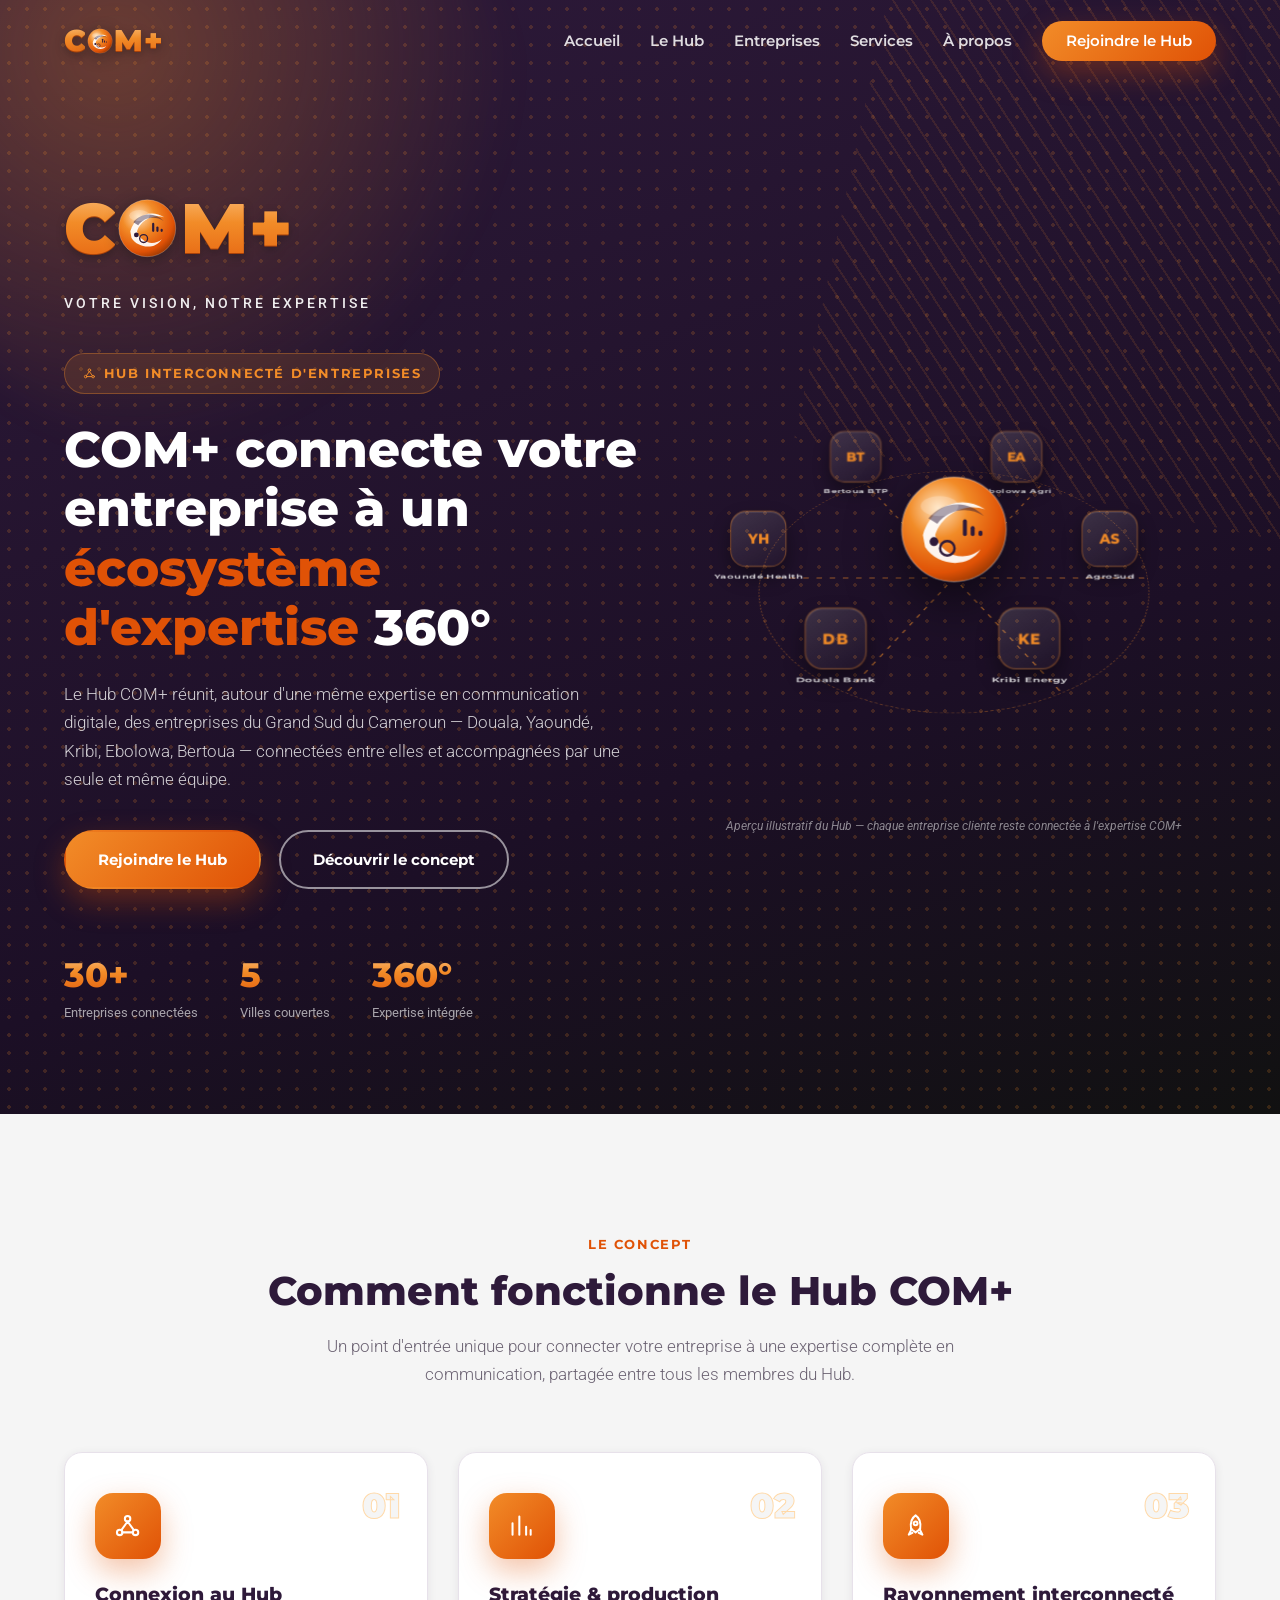
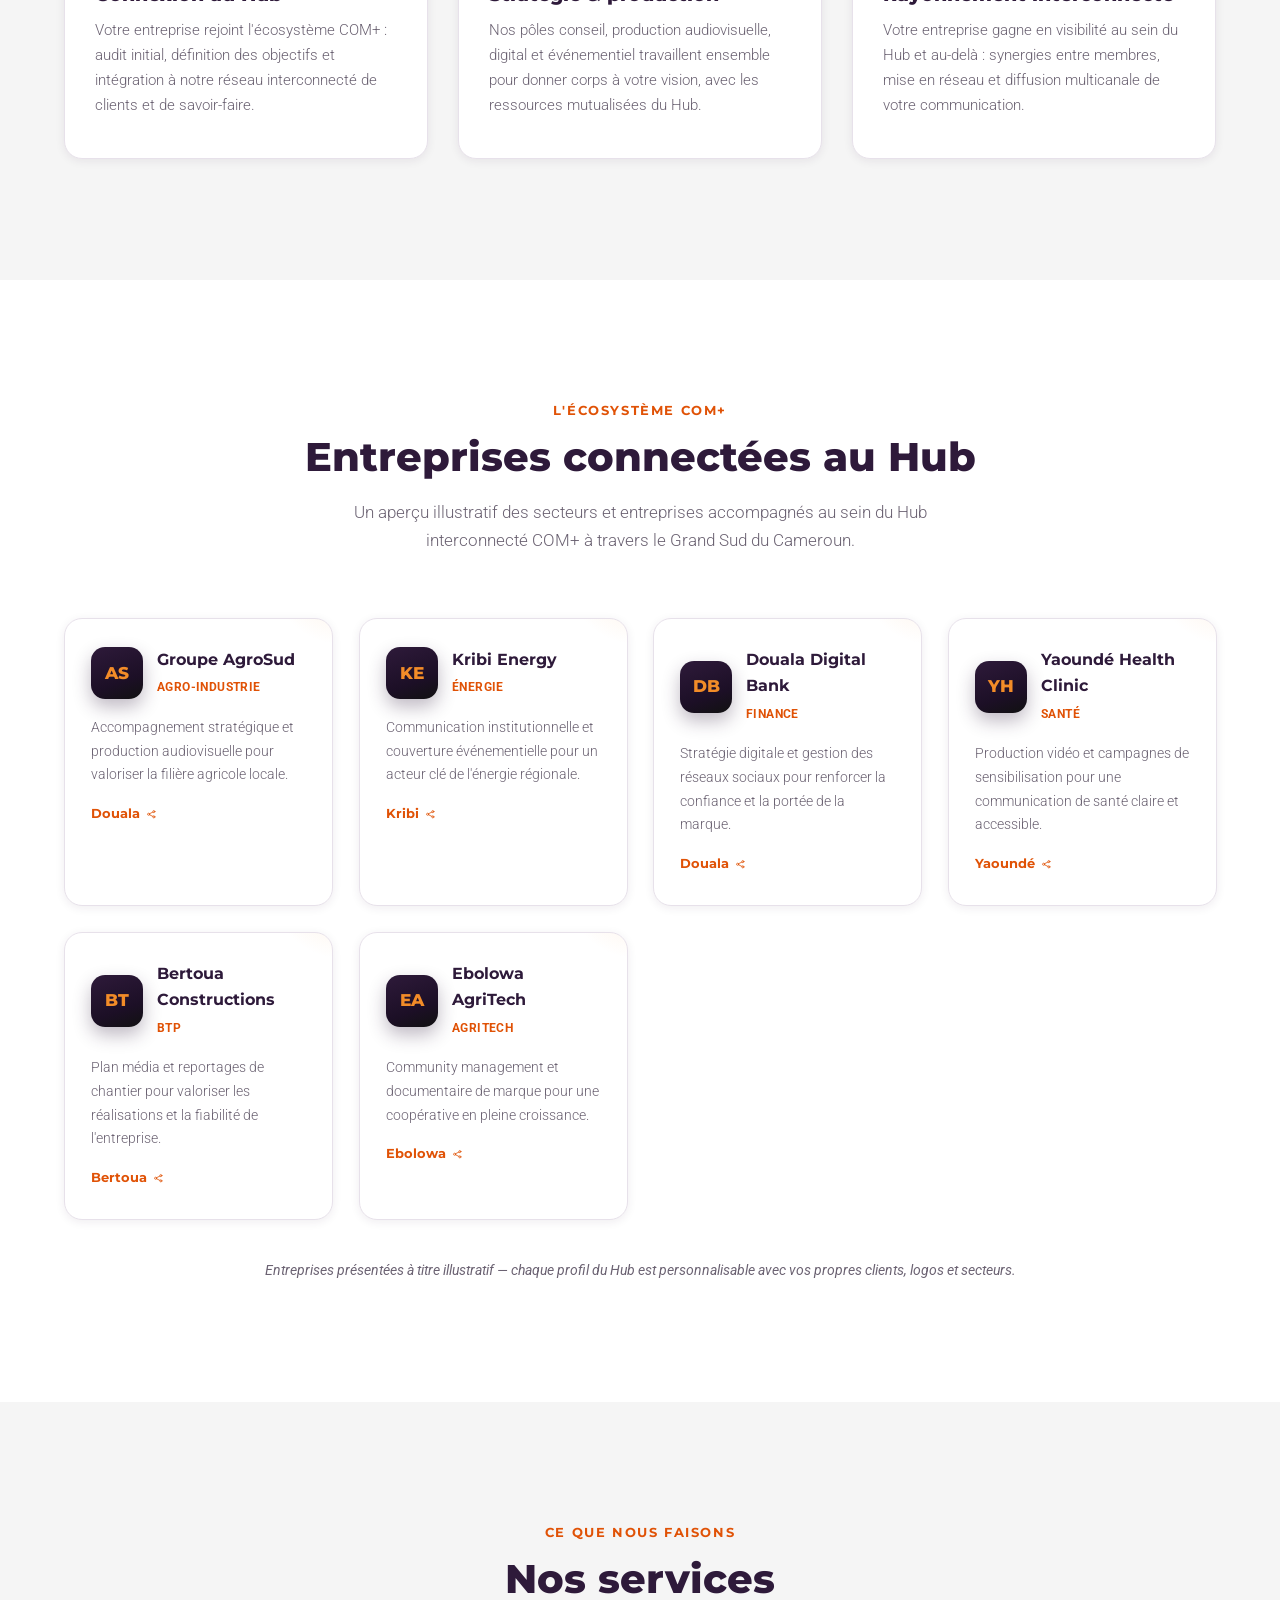
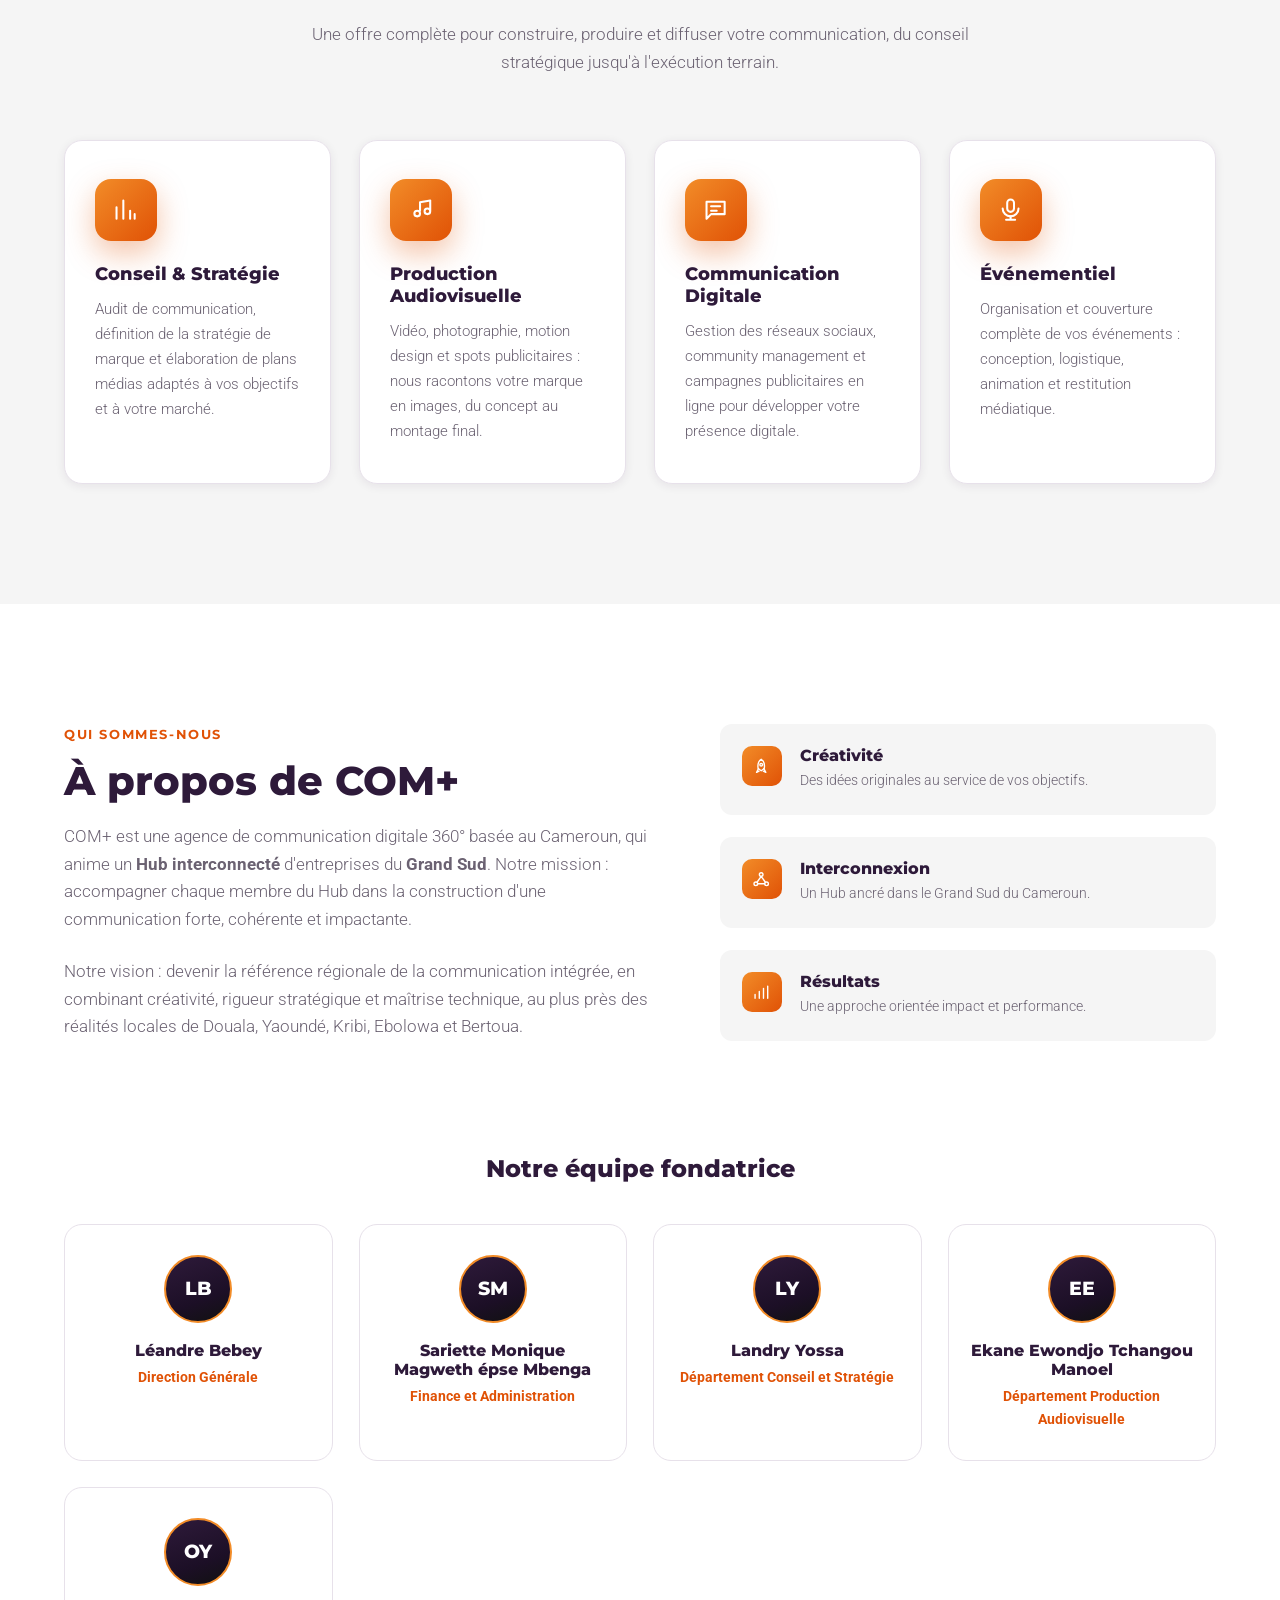
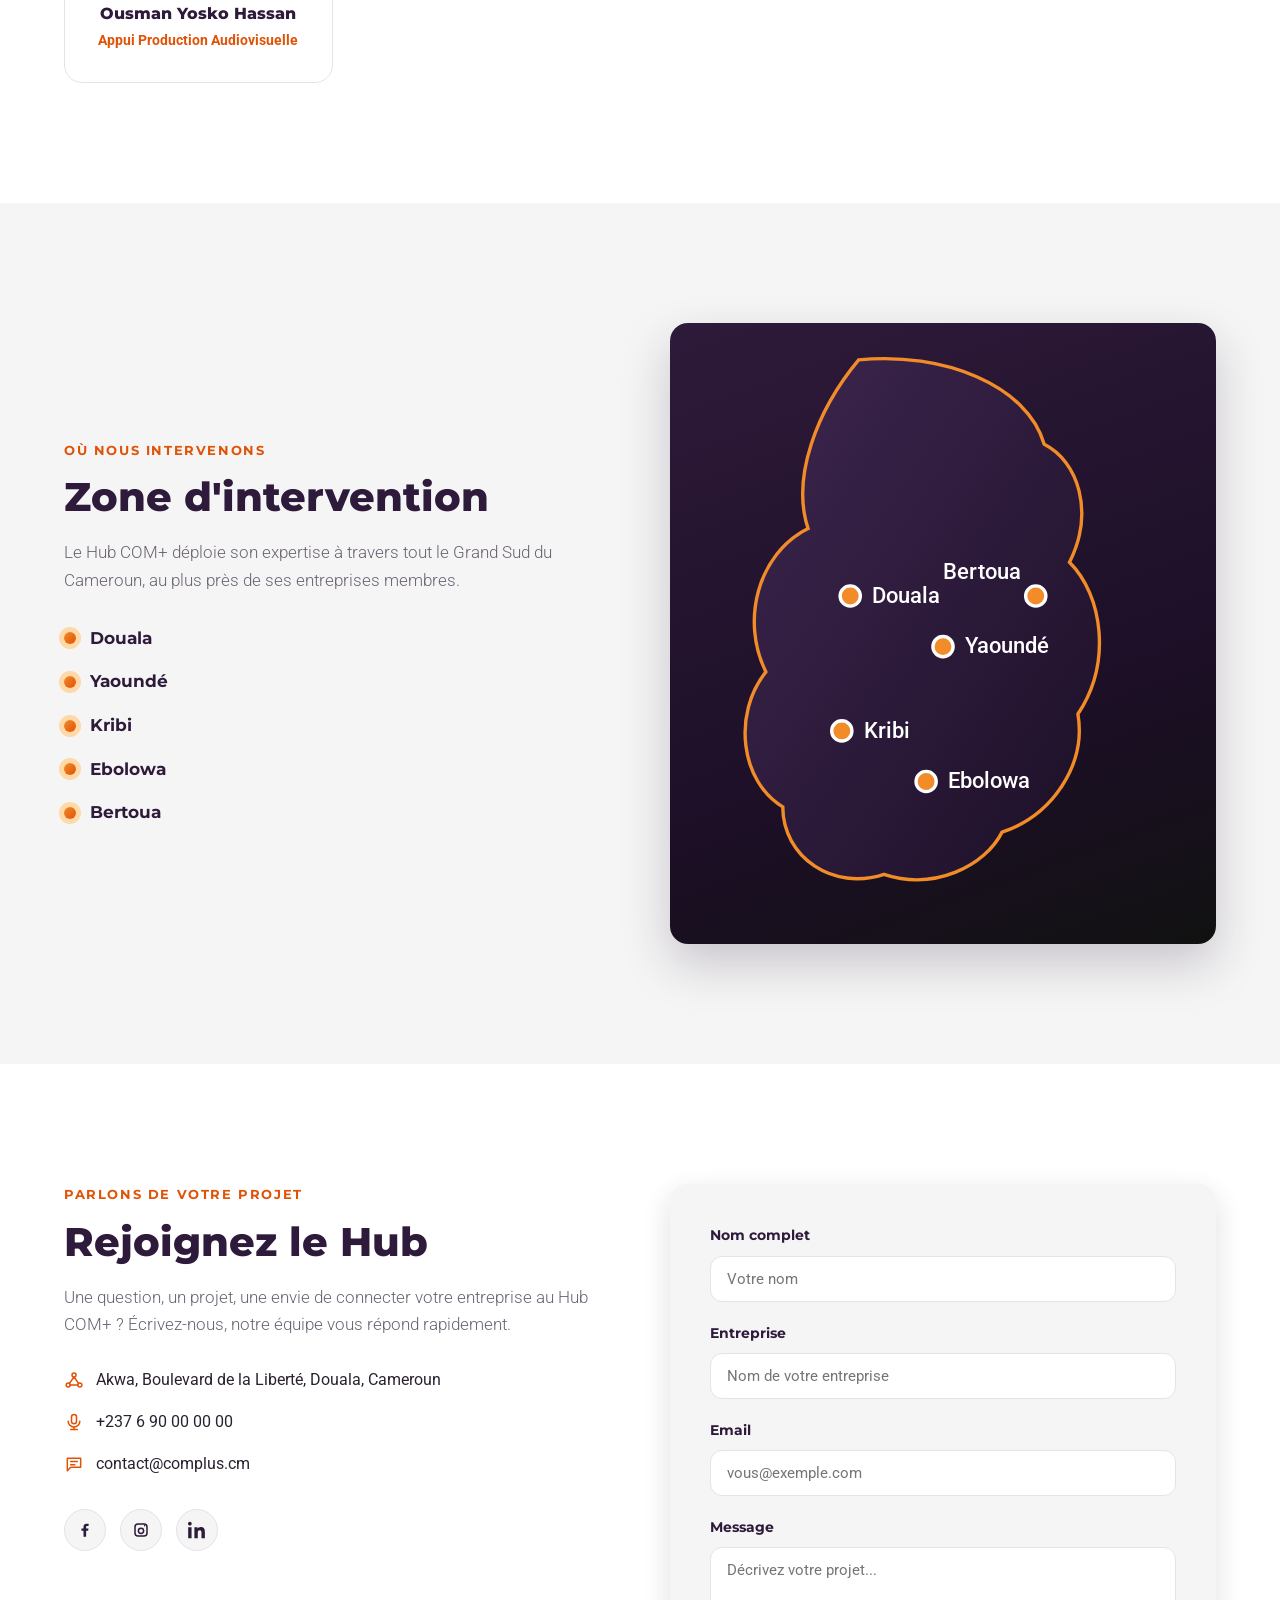
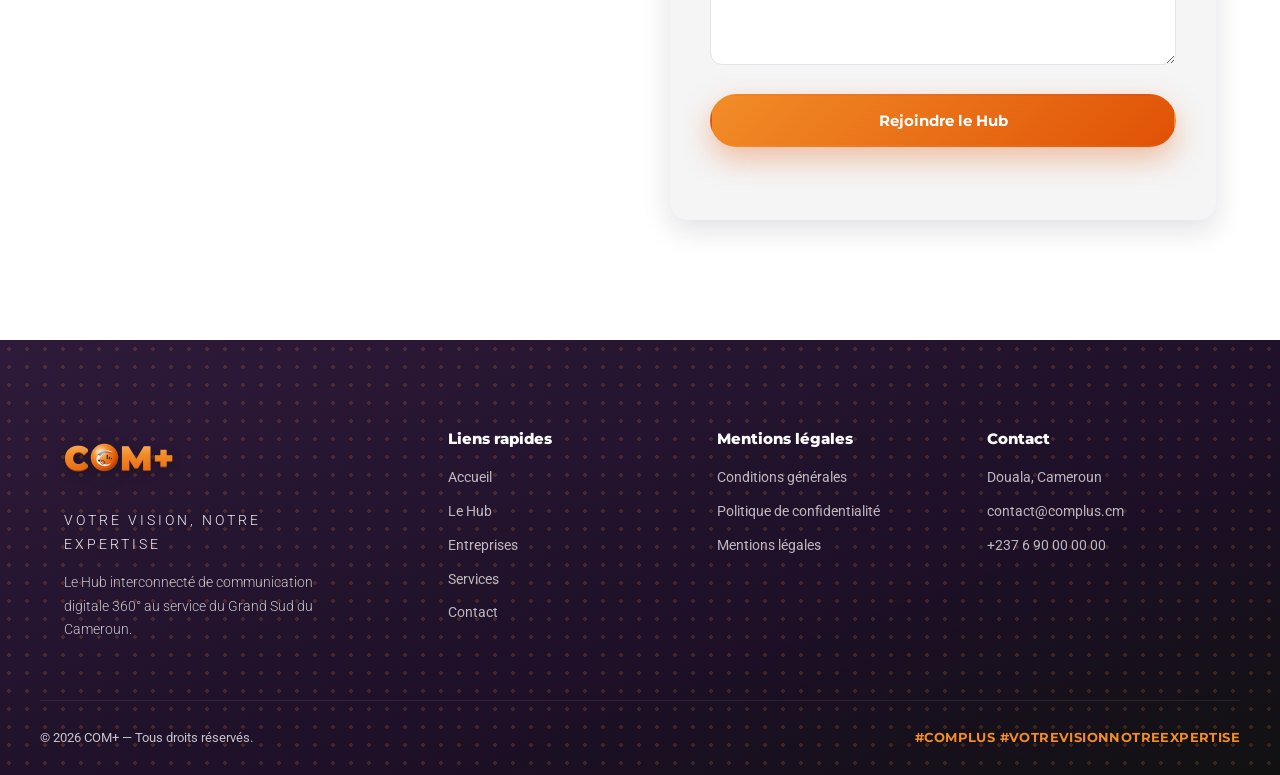
==== commit 6fbb2a52: "Refonte du site COM+ en hub interconnecté avec éléments 3D et charte graphique - Palette, typographi" ====
--- a/site-vitrine-complus/index.html
+++ b/site-vitrine-complus/index.html
@@ -3,43 +3,75 @@
 <head>
 <meta charset="UTF-8">
 <meta name="viewport" content="width=device-width, initial-scale=1.0">
-<title>COM+ | Agence de communication digitale 360° — Cameroun</title>
-<meta name="description" content="COM+, agence de communication digitale 360° au Cameroun. Stratégie, production audiovisuelle, digital et événementiel à Douala, Yaoundé, Kribi, Ebolowa, Bertoua.">
-
-<!-- Google Fonts -->
+<title>COM+ | Hub interconnecté d'entreprises — Votre vision, notre expertise</title>
+<meta name="description" content="COM+ connecte votre entreprise à un hub interconnecté d'expertise en communication digitale 360° : stratégie, production audiovisuelle, digital et événementiel au Cameroun.">
+
+<!-- Google Fonts — Typographies de la charte COM+ -->
 <link rel="preconnect" href="https://fonts.googleapis.com">
 <link rel="preconnect" href="https://fonts.gstatic.com" crossorigin>
-<link href="https://fonts.googleapis.com/css2?family=Space+Grotesk:wght@500;600;700&family=Inter:wght@400;500;600&display=swap" rel="stylesheet">
+<link href="https://fonts.googleapis.com/css2?family=Montserrat:wght@400;500;600;700;800;900&family=Roboto:wght@300;400;500;700&display=swap" rel="stylesheet">
 
 <link rel="stylesheet" href="style.css">
 
-<!-- Favicon (inline SVG, pas de fichier externe requis) -->
-<link rel="icon" href="data:image/svg+xml,%3Csvg xmlns='http://www.w3.org/2000/svg' viewBox='0 0 100 100'%3E%3Crect width='100' height='100' rx='20' fill='%2305070d'/%3E%3Ctext x='50' y='68' font-size='55' font-family='Arial,sans-serif' font-weight='800' fill='%23FF6B35' text-anchor='middle'%3EC+%3C/text%3E%3C/svg%3E">
-
-<!--
-  Crédits photo (Pexels, licence libre de droits — pexels.com/license) :
-  - Hero (réseau numérique) : photo 30547618, pexels.com/photo/30547618
-  - À propos (réunion d'équipe) : photo 9301291 par Mikhail Nilov, pexels.com/photo/9301291
-  - Zone d'intervention (métropole africaine de nuit) : photo 33721959, pexels.com/photo/33721959
-  - Portfolio : photos 34206104, 36675302, 4164088, 33206676, 12537427, 31575852, pexels.com/photo/<id>
-  - Contact (lumières urbaines) : photo 373543, pexels.com/photo/373543
--->
+<!-- Favicon (SVG inline, palette officielle COM+) -->
+<link rel="icon" href="data:image/svg+xml,%3Csvg xmlns='http://www.w3.org/2000/svg' viewBox='0 0 100 100'%3E%3Crect width='100' height='100' rx='22' fill='%232E1A3A'/%3E%3Ctext x='50' y='68' font-size='52' font-family='Arial,sans-serif' font-weight='900' fill='%23F28C28' text-anchor='middle'%3EC+%3C/text%3E%3C/svg%3E">
 </head>
 <body>
+
+<!-- ============ DEFINITIONS SVG (logo, icônes, dégradés — non affichées) ============ -->
+<svg width="0" height="0" style="position:absolute" aria-hidden="true" focusable="false">
+  <defs>
+    <radialGradient id="orbGrad" cx="35%" cy="30%" r="75%">
+      <stop offset="0%" stop-color="#FFE3BE"/>
+      <stop offset="38%" stop-color="#F28C28"/>
+      <stop offset="82%" stop-color="#E05206"/>
+      <stop offset="100%" stop-color="#9E3A03"/>
+    </radialGradient>
+
+    <!-- Emblème du "O" — inspiré du ruban / feuille de la charte graphique COM+ -->
+    <symbol id="emblem-o" viewBox="0 0 100 100">
+      <circle cx="50" cy="50" r="47" fill="url(#orbGrad)"/>
+      <circle cx="50" cy="50" r="47" fill="none" stroke="#FFFFFF" stroke-opacity="0.25" stroke-width="1.5"/>
+      <path d="M22,55 C30,28 57,18 78,32 C61,26 40,35 33,55 C39,74 60,80 74,68 C63,86 35,83 24,66 Z" fill="#FFFFFF" opacity="0.92"/>
+      <path d="M27,40 C40,24 63,23 77,38 C64,29 45,31 35,45 Z" fill="#2E1A3A" opacity="0.5"/>
+      <circle cx="32" cy="61" r="4" fill="#2E1A3A"/>
+      <rect x="58" y="41" width="3.6" height="15" rx="1.8" fill="#2E1A3A"/>
+      <rect x="65" y="47" width="3.6" height="9" rx="1.8" fill="#2E1A3A"/>
+      <rect x="72" y="51" width="3.6" height="5" rx="1.8" fill="#2E1A3A"/>
+      <circle cx="44" cy="67" r="6.5" fill="none" stroke="#2E1A3A" stroke-width="2.2"/>
+      <ellipse cx="37" cy="29" rx="17" ry="9" fill="#FFFFFF" opacity="0.22"/>
+    </symbol>
+
+    <!-- Icônes de la charte graphique -->
+    <symbol id="icon-mic" viewBox="0 0 24 24"><path d="M12 14a3 3 0 0 0 3-3V6a3 3 0 0 0-6 0v5a3 3 0 0 0 3 3z"/><path d="M19 11a7 7 0 0 1-14 0"/><path d="M12 18v3M8 21h8"/></symbol>
+    <symbol id="icon-bars" viewBox="0 0 24 24"><path d="M4 20v-5M9.5 20V11M15 20V7M20.5 20V4"/></symbol>
+    <symbol id="icon-chat" viewBox="0 0 24 24"><path d="M4 5h16v11H8l-4 4V5z"/><path d="M8 9h8M8 13h5"/></symbol>
+    <symbol id="icon-share" viewBox="0 0 24 24"><circle cx="6" cy="12" r="2.4"/><circle cx="18" cy="6" r="2.4"/><circle cx="18" cy="18" r="2.4"/><path d="M8.1 10.8 15.9 7M8.1 13.2l7.8 3.8"/></symbol>
+    <symbol id="icon-cloud" viewBox="0 0 24 24"><path d="M7 18h10a4 4 0 0 0 0-8 5.5 5.5 0 0 0-10.7 1.6A3.5 3.5 0 0 0 7 18z"/><path d="M12 12v6M9.5 15.5 12 13l2.5 2.5"/></symbol>
+    <symbol id="icon-music" viewBox="0 0 24 24"><path d="M9 18a2.5 2.5 0 1 1 0-5 2.5 2.5 0 0 1 0 5z"/><path d="M18 16a2.5 2.5 0 1 1 0-5 2.5 2.5 0 0 1 0 5z"/><path d="M11.5 13V5.5L20.5 4v8.5"/></symbol>
+    <symbol id="icon-strategy" viewBox="0 0 24 24"><path d="M4 20V10M10 20V4M16 20v-7M20 20v-4"/></symbol>
+    <symbol id="icon-network" viewBox="0 0 24 24"><circle cx="12" cy="6" r="2.4"/><circle cx="5" cy="18" r="2.4"/><circle cx="19" cy="18" r="2.4"/><path d="M12 8.4 6.5 16M12 8.4 17.5 16M7.4 18h9.2"/></symbol>
+    <symbol id="icon-rocket" viewBox="0 0 24 24"><path d="M12 3c3 2 5 6 4 12l-4 3-4-3c-1-6 1-10 4-12z"/><circle cx="12" cy="10" r="1.7"/><path d="M8.5 15 6 20l3.2-1.6M15.5 15 18 20l-3.2-1.6"/></symbol>
+  </defs>
+</svg>
 
 <!-- ============ HEADER / NAVIGATION ============ -->
 <header class="site-header" id="header">
   <div class="container header-inner">
-    <a href="#accueil" class="logo">COM<span class="logo-plus">+</span></a>
+    <a href="#accueil" class="logo logo--header" aria-label="COM+ — Accueil">
+      <span class="logo-word">
+        <span class="logo-letter">C</span><svg class="logo-o" aria-hidden="true"><use href="#emblem-o"></use></svg><span class="logo-letter">M</span><span class="logo-plus">+</span>
+      </span>
+    </a>
 
     <nav class="nav" id="nav">
       <ul class="nav-list">
         <li><a href="#accueil" class="nav-link">Accueil</a></li>
+        <li><a href="#hub" class="nav-link">Le Hub</a></li>
+        <li><a href="#entreprises" class="nav-link">Entreprises</a></li>
         <li><a href="#services" class="nav-link">Services</a></li>
         <li><a href="#apropos" class="nav-link">À propos</a></li>
-        <li><a href="#portfolio" class="nav-link">Portfolio</a></li>
-        <li><a href="#zone" class="nav-link">Zone d'action</a></li>
-        <li><a href="#contact" class="nav-link nav-cta">Contact</a></li>
+        <li><a href="#contact" class="nav-link nav-cta">Rejoindre le Hub</a></li>
       </ul>
     </nav>
 
@@ -53,66 +85,222 @@
 
   <!-- ============ HERO ============ -->
   <section class="hero" id="accueil">
-    <div class="hero-bg-shape"></div>
-    <div class="hero-glow-2"></div>
-    <div class="container hero-inner fade-in">
-      <p class="eyebrow">Agence de communication digitale 360°</p>
-      <h1>COM+, votre partenaire communication digitale <span class="text-accent">360°</span> au Cameroun</h1>
-      <p class="hero-sub">
-        Basée au Cameroun, COM+ accompagne marques, institutions et entrepreneurs du
-        <strong>Grand Sud</strong> — Douala, Yaoundé, Kribi, Ebolowa, Bertoua — avec une expertise
-        complète en stratégie, production audiovisuelle, digital et événementiel.
-      </p>
-      <div class="hero-actions">
-        <a href="#contact" class="btn btn-primary">Demander un devis</a>
-        <a href="#services" class="btn btn-outline">Découvrir nos services</a>
-      </div>
-
-      <div class="hero-stats">
-        <div class="stat">
-          <span class="stat-number">5</span>
-          <span class="stat-label">Villes couvertes</span>
-        </div>
-        <div class="stat">
-          <span class="stat-number">4</span>
-          <span class="stat-label">Pôles d'expertise</span>
-        </div>
-        <div class="stat">
-          <span class="stat-number">360°</span>
-          <span class="stat-label">Accompagnement complet</span>
-        </div>
-      </div>
+    <div class="hero-glow" aria-hidden="true"></div>
+    <div class="bg-dots on-dark" style="inset:0" aria-hidden="true"></div>
+    <div class="bg-stripes" aria-hidden="true"></div>
+
+    <div class="container hero-inner">
+      <div class="fade-in">
+        <div class="hero-brand logo-lockup" style="align-items:flex-start">
+          <a href="#accueil" class="logo logo--hero" aria-label="COM+">
+            <span class="logo-word">
+              <span class="logo-letter">C</span><svg class="logo-o" aria-hidden="true"><use href="#emblem-o"></use></svg><span class="logo-letter">M</span><span class="logo-plus">+</span>
+            </span>
+          </a>
+          <p class="logo-tagline on-dark" style="text-align:left;margin-top:6px">Votre vision, notre expertise</p>
+        </div>
+
+        <p class="eyebrow"><svg class="icon"><use href="#icon-network"></use></svg> Hub interconnecté d'entreprises</p>
+        <h1>COM+ connecte votre entreprise à un <span class="text-accent">écosystème d'expertise</span> 360°</h1>
+        <p class="hero-sub">
+          Le Hub COM+ réunit, autour d'une même expertise en communication digitale, des entreprises
+          du Grand Sud du Cameroun — Douala, Yaoundé, Kribi, Ebolowa, Bertoua — connectées entre elles
+          et accompagnées par une seule et même équipe.
+        </p>
+
+        <div class="hero-actions">
+          <a href="#contact" class="btn btn-primary">Rejoindre le Hub</a>
+          <a href="#hub" class="btn btn-outline">Découvrir le concept</a>
+        </div>
+
+        <div class="hero-stats">
+          <div class="stat"><span class="stat-number">30+</span><span class="stat-label">Entreprises connectées</span></div>
+          <div class="stat"><span class="stat-number">5</span><span class="stat-label">Villes couvertes</span></div>
+          <div class="stat"><span class="stat-number">360°</span><span class="stat-label">Expertise intégrée</span></div>
+        </div>
+      </div>
+
+      <div class="fade-in">
+        <div class="hub-visual" aria-hidden="true">
+          <div class="hub-plane">
+            <div class="hub-ring"></div>
+            <svg class="hub-lines" viewBox="0 0 400 400">
+              <line x1="200" y1="200" x2="375" y2="200"></line>
+              <line x1="200" y1="200" x2="287.5" y2="351.5"></line>
+              <line x1="200" y1="200" x2="112.5" y2="351.5"></line>
+              <line x1="200" y1="200" x2="25" y2="200"></line>
+              <line x1="200" y1="200" x2="112.5" y2="48.5"></line>
+              <line x1="200" y1="200" x2="287.5" y2="48.5"></line>
+            </svg>
+
+            <div class="hub-center">
+              <svg width="100%" height="100%" aria-hidden="true"><use href="#emblem-o"></use></svg>
+            </div>
+
+            <div class="hub-node" style="left:375px;top:200px">
+              <div class="hub-node-badge">AS</div>
+              <span class="hub-node-label">AgroSud</span>
+            </div>
+            <div class="hub-node" style="left:287.5px;top:351.5px;animation-delay:.4s">
+              <div class="hub-node-badge">KE</div>
+              <span class="hub-node-label">Kribi Energy</span>
+            </div>
+            <div class="hub-node" style="left:112.5px;top:351.5px;animation-delay:.8s">
+              <div class="hub-node-badge">DB</div>
+              <span class="hub-node-label">Douala Bank</span>
+            </div>
+            <div class="hub-node" style="left:25px;top:200px;animation-delay:1.2s">
+              <div class="hub-node-badge">YH</div>
+              <span class="hub-node-label">Yaoundé Health</span>
+            </div>
+            <div class="hub-node" style="left:112.5px;top:48.5px;animation-delay:1.6s">
+              <div class="hub-node-badge">BT</div>
+              <span class="hub-node-label">Bertoua BTP</span>
+            </div>
+            <div class="hub-node" style="left:287.5px;top:48.5px;animation-delay:2s">
+              <div class="hub-node-badge">EA</div>
+              <span class="hub-node-label">Ebolowa Agri</span>
+            </div>
+          </div>
+        </div>
+        <p class="hub-caption">Aperçu illustratif du Hub — chaque entreprise cliente reste connectée à l'expertise COM+</p>
+      </div>
+    </div>
+  </section>
+
+  <!-- ============ CONCEPT DU HUB ============ -->
+  <section class="hub-concept" id="hub">
+    <div class="container">
+      <div class="section-header center fade-in">
+        <p class="section-eyebrow">Le concept</p>
+        <h2 class="section-title">Comment fonctionne le Hub COM+</h2>
+        <p class="section-desc">Un point d'entrée unique pour connecter votre entreprise à une expertise complète en communication, partagée entre tous les membres du Hub.</p>
+      </div>
+
+      <div class="steps-grid">
+        <article class="step-card fade-in">
+          <span class="step-number">01</span>
+          <div class="step-icon"><svg class="icon" style="stroke:#fff"><use href="#icon-network"></use></svg></div>
+          <h3>Connexion au Hub</h3>
+          <p>Votre entreprise rejoint l'écosystème COM+ : audit initial, définition des objectifs et intégration à notre réseau interconnecté de clients et de savoir-faire.</p>
+        </article>
+
+        <article class="step-card fade-in">
+          <span class="step-number">02</span>
+          <div class="step-icon"><svg class="icon" style="stroke:#fff"><use href="#icon-strategy"></use></svg></div>
+          <h3>Stratégie &amp; production</h3>
+          <p>Nos pôles conseil, production audiovisuelle, digital et événementiel travaillent ensemble pour donner corps à votre vision, avec les ressources mutualisées du Hub.</p>
+        </article>
+
+        <article class="step-card fade-in">
+          <span class="step-number">03</span>
+          <div class="step-icon"><svg class="icon" style="stroke:#fff"><use href="#icon-rocket"></use></svg></div>
+          <h3>Rayonnement interconnecté</h3>
+          <p>Votre entreprise gagne en visibilité au sein du Hub et au-delà : synergies entre membres, mise en réseau et diffusion multicanale de votre communication.</p>
+        </article>
+      </div>
+    </div>
+  </section>
+
+  <!-- ============ ENTREPRISES CONNECTÉES ============ -->
+  <section class="companies" id="entreprises">
+    <div class="container">
+      <div class="section-header center fade-in">
+        <p class="section-eyebrow">L'écosystème COM+</p>
+        <h2 class="section-title">Entreprises connectées au Hub</h2>
+        <p class="section-desc">Un aperçu illustratif des secteurs et entreprises accompagnés au sein du Hub interconnecté COM+ à travers le Grand Sud du Cameroun.</p>
+      </div>
+
+      <div class="companies-grid">
+        <article class="company-card fade-in tilt">
+          <div class="company-top">
+            <div class="company-mark">AS</div>
+            <div><div class="company-name">Groupe AgroSud</div><span class="company-sector">Agro-industrie</span></div>
+          </div>
+          <p class="company-desc">Accompagnement stratégique et production audiovisuelle pour valoriser la filière agricole locale.</p>
+          <span class="company-link">Douala <svg class="icon" style="width:.8em;height:.8em"><use href="#icon-share"></use></svg></span>
+        </article>
+
+        <article class="company-card fade-in tilt">
+          <div class="company-top">
+            <div class="company-mark">KE</div>
+            <div><div class="company-name">Kribi Energy</div><span class="company-sector">Énergie</span></div>
+          </div>
+          <p class="company-desc">Communication institutionnelle et couverture événementielle pour un acteur clé de l'énergie régionale.</p>
+          <span class="company-link">Kribi <svg class="icon" style="width:.8em;height:.8em"><use href="#icon-share"></use></svg></span>
+        </article>
+
+        <article class="company-card fade-in tilt">
+          <div class="company-top">
+            <div class="company-mark">DB</div>
+            <div><div class="company-name">Douala Digital Bank</div><span class="company-sector">Finance</span></div>
+          </div>
+          <p class="company-desc">Stratégie digitale et gestion des réseaux sociaux pour renforcer la confiance et la portée de la marque.</p>
+          <span class="company-link">Douala <svg class="icon" style="width:.8em;height:.8em"><use href="#icon-share"></use></svg></span>
+        </article>
+
+        <article class="company-card fade-in tilt">
+          <div class="company-top">
+            <div class="company-mark">YH</div>
+            <div><div class="company-name">Yaoundé Health Clinic</div><span class="company-sector">Santé</span></div>
+          </div>
+          <p class="company-desc">Production vidéo et campagnes de sensibilisation pour une communication de santé claire et accessible.</p>
+          <span class="company-link">Yaoundé <svg class="icon" style="width:.8em;height:.8em"><use href="#icon-share"></use></svg></span>
+        </article>
+
+        <article class="company-card fade-in tilt">
+          <div class="company-top">
+            <div class="company-mark">BT</div>
+            <div><div class="company-name">Bertoua Constructions</div><span class="company-sector">BTP</span></div>
+          </div>
+          <p class="company-desc">Plan média et reportages de chantier pour valoriser les réalisations et la fiabilité de l'entreprise.</p>
+          <span class="company-link">Bertoua <svg class="icon" style="width:.8em;height:.8em"><use href="#icon-share"></use></svg></span>
+        </article>
+
+        <article class="company-card fade-in tilt">
+          <div class="company-top">
+            <div class="company-mark">EA</div>
+            <div><div class="company-name">Ebolowa AgriTech</div><span class="company-sector">AgriTech</span></div>
+          </div>
+          <p class="company-desc">Community management et documentaire de marque pour une coopérative en pleine croissance.</p>
+          <span class="company-link">Ebolowa <svg class="icon" style="width:.8em;height:.8em"><use href="#icon-share"></use></svg></span>
+        </article>
+      </div>
+
+      <p class="companies-note">Entreprises présentées à titre illustratif — chaque profil du Hub est personnalisable avec vos propres clients, logos et secteurs.</p>
     </div>
   </section>
 
   <!-- ============ SERVICES ============ -->
   <section class="services" id="services">
     <div class="container">
-      <p class="section-eyebrow fade-in">Ce que nous faisons</p>
-      <h2 class="section-title fade-in">Nos services</h2>
-      <p class="section-desc fade-in">Une offre complète pour construire, produire et diffuser votre communication, du conseil stratégique jusqu'à l'exécution terrain.</p>
+      <div class="section-header center fade-in">
+        <p class="section-eyebrow">Ce que nous faisons</p>
+        <h2 class="section-title">Nos services</h2>
+        <p class="section-desc">Une offre complète pour construire, produire et diffuser votre communication, du conseil stratégique jusqu'à l'exécution terrain.</p>
+      </div>
 
       <div class="cards-grid">
-        <article class="card fade-in">
-          <div class="card-icon">🎯</div>
+        <article class="card fade-in tilt">
+          <div class="card-icon"><svg class="icon"><use href="#icon-strategy"></use></svg></div>
           <h3>Conseil &amp; Stratégie</h3>
           <p>Audit de communication, définition de la stratégie de marque et élaboration de plans médias adaptés à vos objectifs et à votre marché.</p>
         </article>
 
-        <article class="card fade-in">
-          <div class="card-icon">🎬</div>
+        <article class="card fade-in tilt">
+          <div class="card-icon"><svg class="icon"><use href="#icon-music"></use></svg></div>
           <h3>Production Audiovisuelle</h3>
           <p>Vidéo, photographie, motion design et spots publicitaires : nous racontons votre marque en images, du concept au montage final.</p>
         </article>
 
-        <article class="card fade-in">
-          <div class="card-icon">📱</div>
+        <article class="card fade-in tilt">
+          <div class="card-icon"><svg class="icon"><use href="#icon-chat"></use></svg></div>
           <h3>Communication Digitale</h3>
           <p>Gestion des réseaux sociaux, community management et campagnes publicitaires en ligne pour développer votre présence digitale.</p>
         </article>
 
-        <article class="card fade-in">
-          <div class="card-icon">🎪</div>
+        <article class="card fade-in tilt">
+          <div class="card-icon"><svg class="icon"><use href="#icon-mic"></use></svg></div>
           <h3>Événementiel</h3>
           <p>Organisation et couverture complète de vos événements : conception, logistique, animation et restitution médiatique.</p>
         </article>
@@ -124,48 +312,33 @@
   <section class="about" id="apropos">
     <div class="container">
       <div class="about-intro">
-        <div class="about-media fade-in">
-          <img src="https://images.pexels.com/photos/9301291/pexels-photo-9301291.jpeg?auto=compress&amp;cs=tinysrgb&amp;w=900" alt="Équipe de professionnels en réunion de communication" loading="lazy" width="900" height="675">
-        </div>
-
-        <div>
-          <div class="fade-in">
-            <p class="section-eyebrow">Qui sommes-nous</p>
-            <h2 class="section-title">À propos de COM+</h2>
-            <p class="section-desc left">
-              COM+ est une agence de communication digitale 360° basée au Cameroun. Notre mission est
-              d'accompagner les entreprises, institutions et porteurs de projets du <strong>Grand Sud</strong>
-              dans la construction d'une communication forte, cohérente et impactante.
-            </p>
-            <p class="section-desc left">
-              Notre vision : devenir la référence régionale de la communication intégrée, en combinant
-              créativité, rigueur stratégique et maîtrise technique, au plus près des réalités locales de
-              Douala, Yaoundé, Kribi, Ebolowa et Bertoua.
-            </p>
-          </div>
-
-          <div class="about-values fade-in">
-            <div class="value-item">
-              <span class="value-icon">💡</span>
-              <div>
-                <h4>Créativité</h4>
-                <p>Des idées originales au service de vos objectifs.</p>
-              </div>
-            </div>
-            <div class="value-item">
-              <span class="value-icon">🤝</span>
-              <div>
-                <h4>Proximité</h4>
-                <p>Une équipe ancrée dans le Grand Sud du Cameroun.</p>
-              </div>
-            </div>
-            <div class="value-item">
-              <span class="value-icon">📈</span>
-              <div>
-                <h4>Résultats</h4>
-                <p>Une approche orientée impact et performance.</p>
-              </div>
-            </div>
+        <div class="fade-in">
+          <p class="section-eyebrow">Qui sommes-nous</p>
+          <h2 class="section-title">À propos de COM+</h2>
+          <p class="section-desc left">
+            COM+ est une agence de communication digitale 360° basée au Cameroun, qui anime un
+            <strong>Hub interconnecté</strong> d'entreprises du <strong>Grand Sud</strong>. Notre mission :
+            accompagner chaque membre du Hub dans la construction d'une communication forte, cohérente et impactante.
+          </p>
+          <p class="section-desc left">
+            Notre vision : devenir la référence régionale de la communication intégrée, en combinant
+            créativité, rigueur stratégique et maîtrise technique, au plus près des réalités locales de
+            Douala, Yaoundé, Kribi, Ebolowa et Bertoua.
+          </p>
+        </div>
+
+        <div class="about-values fade-in">
+          <div class="value-item">
+            <span class="value-icon"><svg class="icon" style="stroke:#fff"><use href="#icon-rocket"></use></svg></span>
+            <div><h4>Créativité</h4><p>Des idées originales au service de vos objectifs.</p></div>
+          </div>
+          <div class="value-item">
+            <span class="value-icon"><svg class="icon" style="stroke:#fff"><use href="#icon-network"></use></svg></span>
+            <div><h4>Interconnexion</h4><p>Un Hub ancré dans le Grand Sud du Cameroun.</p></div>
+          </div>
+          <div class="value-item">
+            <span class="value-icon"><svg class="icon" style="stroke:#fff"><use href="#icon-bars"></use></svg></span>
+            <div><h4>Résultats</h4><p>Une approche orientée impact et performance.</p></div>
           </div>
         </div>
       </div>
@@ -200,83 +373,6 @@
           <div class="team-avatar">OY</div>
           <h4>Ousman Yosko Hassan</h4>
           <p class="team-role">Appui Production Audiovisuelle</p>
-        </article>
-      </div>
-    </div>
-  </section>
-
-  <!-- ============ PORTFOLIO ============ -->
-  <section class="portfolio" id="portfolio">
-    <div class="container">
-      <p class="section-eyebrow fade-in">Nos réalisations</p>
-      <h2 class="section-title fade-in">Portfolio</h2>
-      <p class="section-desc fade-in">Un aperçu de projets menés pour nos clients à travers le Grand Sud du Cameroun.</p>
-
-      <div class="portfolio-grid">
-        <article class="project-card fade-in">
-          <div class="project-visual">
-            <img src="https://images.pexels.com/photos/34206104/pexels-photo-34206104.jpeg?auto=compress&amp;cs=tinysrgb&amp;w=800" alt="Présentation stratégique en salle de réunion" loading="lazy" width="800" height="500">
-            <span class="project-tag">Stratégie</span>
-          </div>
-          <div class="project-info">
-            <h4>Campagne de lancement — Marque locale</h4>
-            <p>Douala</p>
-          </div>
-        </article>
-
-        <article class="project-card fade-in">
-          <div class="project-visual">
-            <img src="https://images.pexels.com/photos/36675302/pexels-photo-36675302.jpeg?auto=compress&amp;cs=tinysrgb&amp;w=800" alt="Foule sous des lumières de scène lors d'un événement" loading="lazy" width="800" height="500">
-            <span class="project-tag">Événementiel</span>
-          </div>
-          <div class="project-info">
-            <h4>Couverture événementielle — Festival de Kribi</h4>
-            <p>Kribi</p>
-          </div>
-        </article>
-
-        <article class="project-card fade-in">
-          <div class="project-visual">
-            <img src="https://images.pexels.com/photos/4164088/pexels-photo-4164088.jpeg?auto=compress&amp;cs=tinysrgb&amp;w=800" alt="Caméra et objectifs de production vidéo" loading="lazy" width="800" height="500">
-            <span class="project-tag">Vidéo</span>
-          </div>
-          <div class="project-info">
-            <h4>Spot publicitaire — Institution régionale</h4>
-            <p>Yaoundé</p>
-          </div>
-        </article>
-
-        <article class="project-card fade-in">
-          <div class="project-visual">
-            <img src="https://images.pexels.com/photos/33206676/pexels-photo-33206676.jpeg?auto=compress&amp;cs=tinysrgb&amp;w=800" alt="Écran de smartphone affichant des applications de réseaux sociaux" loading="lazy" width="800" height="500">
-            <span class="project-tag">Réseaux sociaux</span>
-          </div>
-          <div class="project-info">
-            <h4>Community management — PME agroalimentaire</h4>
-            <p>Ebolowa</p>
-          </div>
-        </article>
-
-        <article class="project-card fade-in">
-          <div class="project-visual">
-            <img src="https://images.pexels.com/photos/12537427/pexels-photo-12537427.jpeg?auto=compress&amp;cs=tinysrgb&amp;w=800" alt="Visualisation graphique de données bleues" loading="lazy" width="800" height="500">
-            <span class="project-tag">Stratégie</span>
-          </div>
-          <div class="project-info">
-            <h4>Plan média — Opérateur de services</h4>
-            <p>Bertoua</p>
-          </div>
-        </article>
-
-        <article class="project-card fade-in">
-          <div class="project-visual">
-            <img src="https://images.pexels.com/photos/31575852/pexels-photo-31575852.jpeg?auto=compress&amp;cs=tinysrgb&amp;w=800" alt="Microphone de studio professionnel avec éclairage RGB" loading="lazy" width="800" height="500">
-            <span class="project-tag">Vidéo</span>
-          </div>
-          <div class="project-info">
-            <h4>Documentaire de marque — Coopérative locale</h4>
-            <p>Douala</p>
-          </div>
         </article>
       </div>
     </div>
@@ -289,7 +385,7 @@
         <p class="section-eyebrow">Où nous intervenons</p>
         <h2 class="section-title">Zone d'intervention</h2>
         <p class="section-desc left">
-          COM+ déploie son expertise à travers tout le Grand Sud du Cameroun, au plus près de ses clients.
+          Le Hub COM+ déploie son expertise à travers tout le Grand Sud du Cameroun, au plus près de ses entreprises membres.
         </p>
         <ul class="city-list">
           <li><span class="city-dot"></span>Douala</li>
@@ -307,11 +403,11 @@
                    C 175 310, 145 325, 115 315 C 85 325, 55 305, 55 275
                    C 30 260, 25 220, 45 195 C 30 165, 40 125, 70 110
                    C 60 80, 75 40, 100 10 Z"
-                fill="url(#mapGradient)" stroke="#FF6B35" stroke-width="2"/>
+                fill="url(#mapGradient)" stroke="#F28C28" stroke-width="2"/>
           <defs>
             <linearGradient id="mapGradient" x1="0" y1="0" x2="1" y2="1">
-              <stop offset="0%" stop-color="#12274a"/>
-              <stop offset="100%" stop-color="#0B1B33"/>
+              <stop offset="0%" stop-color="#3E2650"/>
+              <stop offset="100%" stop-color="#1c0f26"/>
             </linearGradient>
           </defs>
 
@@ -331,13 +427,13 @@
     <div class="container contact-inner">
       <div class="fade-in">
         <p class="section-eyebrow">Parlons de votre projet</p>
-        <h2 class="section-title">Contactez-nous</h2>
-        <p class="section-desc left">Une question, un projet, une demande de devis ? Écrivez-nous, notre équipe vous répond rapidement.</p>
+        <h2 class="section-title">Rejoignez le Hub</h2>
+        <p class="section-desc left">Une question, un projet, une envie de connecter votre entreprise au Hub COM+ ? Écrivez-nous, notre équipe vous répond rapidement.</p>
 
         <ul class="contact-info">
-          <li><span class="contact-icon">📍</span> Akwa, Boulevard de la Liberté, Douala, Cameroun</li>
-          <li><span class="contact-icon">📞</span> +237 6 90 00 00 00</li>
-          <li><span class="contact-icon">✉️</span> contact@complus.cm</li>
+          <li><svg class="contact-icon icon"><use href="#icon-network"></use></svg> Akwa, Boulevard de la Liberté, Douala, Cameroun</li>
+          <li><svg class="contact-icon icon"><use href="#icon-mic"></use></svg> +237 6 90 00 00 00</li>
+          <li><svg class="contact-icon icon"><use href="#icon-chat"></use></svg> contact@complus.cm</li>
         </ul>
 
         <div class="socials">
@@ -359,6 +455,10 @@
           <input type="text" id="name" name="name" placeholder="Votre nom" required>
         </div>
         <div class="form-group">
+          <label for="company">Entreprise</label>
+          <input type="text" id="company" name="company" placeholder="Nom de votre entreprise">
+        </div>
+        <div class="form-group">
           <label for="email">Email</label>
           <input type="email" id="email" name="email" placeholder="vous@exemple.com" required>
         </div>
@@ -366,7 +466,7 @@
           <label for="message">Message</label>
           <textarea id="message" name="message" rows="5" placeholder="Décrivez votre projet..." required></textarea>
         </div>
-        <button type="submit" class="btn btn-primary btn-block">Envoyer le message</button>
+        <button type="submit" class="btn btn-primary btn-block">Rejoindre le Hub</button>
         <p class="form-confirmation" id="formConfirmation" role="status" aria-live="polite"></p>
       </form>
     </div>
@@ -376,19 +476,25 @@
 
 <!-- ============ FOOTER ============ -->
 <footer class="site-footer">
+  <div class="bg-dots on-dark" style="inset:0" aria-hidden="true"></div>
   <div class="container footer-grid">
     <div class="footer-brand">
-      <a href="#accueil" class="logo footer-logo">COM<span class="logo-plus">+</span></a>
-      <p>Agence de communication digitale 360° au service du Grand Sud du Cameroun.</p>
+      <a href="#accueil" class="logo logo--footer footer-logo" aria-label="COM+">
+        <span class="logo-word">
+          <span class="logo-letter">C</span><svg class="logo-o" aria-hidden="true"><use href="#emblem-o"></use></svg><span class="logo-letter">M</span><span class="logo-plus">+</span>
+        </span>
+      </a>
+      <p class="logo-tagline on-dark" style="text-align:left;margin-bottom:14px">Votre vision, notre expertise</p>
+      <p>Le Hub interconnecté de communication digitale 360° au service du Grand Sud du Cameroun.</p>
     </div>
 
     <div class="footer-links">
       <h5>Liens rapides</h5>
       <ul>
         <li><a href="#accueil">Accueil</a></li>
+        <li><a href="#hub">Le Hub</a></li>
+        <li><a href="#entreprises">Entreprises</a></li>
         <li><a href="#services">Services</a></li>
-        <li><a href="#apropos">À propos</a></li>
-        <li><a href="#portfolio">Portfolio</a></li>
         <li><a href="#contact">Contact</a></li>
       </ul>
     </div>
@@ -412,8 +518,9 @@
     </div>
   </div>
 
-  <div class="footer-bottom">
+  <div class="container footer-bottom">
     <p>&copy; <span id="year"></span> COM+ — Tous droits réservés.</p>
+    <p class="footer-hashtags">#COMPLUS #VOTREVISIONNOTREEXPERTISE</p>
   </div>
 </footer>
 
--- a/site-vitrine-complus/style.css
+++ b/site-vitrine-complus/style.css
@@ -1,86 +1,65 @@
 /* ==========================================================================
-   COM+ — Feuille de styles
-   Agence de communication digitale 360° — Cameroun
-   Direction artistique : futuriste, haut de gamme, glassmorphism sombre
+   COM+ — Hub interconnecté d'entreprises
+   Feuille de styles — conforme à la charte graphique COM+
+   Palette : #F28C28 / #E05206 / #2E1A3A / #111111 / #F5F5F5
+   Typo : Montserrat (titres) / Roboto (texte)
    ========================================================================== */
 
 :root {
-  /* ---------- Palette (univers sombre unique et assumé) ---------- */
-  --bg: #05070d;
-  --bg-alt: #090d18;
-  --bg-elevated: #0d1322;
-
-  --surface: rgba(255, 255, 255, 0.045);
-  --surface-strong: rgba(255, 255, 255, 0.08);
-  --surface-hover: rgba(255, 255, 255, 0.09);
-  --border: rgba(255, 255, 255, 0.10);
-  --border-strong: rgba(255, 255, 255, 0.18);
-
-  --accent: #FF6B35;
-  --accent-dark: #E14E1B;
-  --accent-soft: rgba(255, 107, 53, 0.16);
-  --accent-2: #31E8C6;
-  --accent-2-soft: rgba(49, 232, 198, 0.14);
-
-  --text: #F4F6FB;
-  --text-muted: #9BA6C0;
-  --text-dim: #6C7690;
-
-  /* ---------- Typographie ---------- */
-  --font-display: 'Space Grotesk', 'Inter', Arial, sans-serif;
-  --font-body: 'Inter', Arial, sans-serif;
-
-  /* ---------- Ombres / rayons ---------- */
-  --shadow-sm: 0 4px 16px rgba(0, 0, 0, 0.28);
-  --shadow-md: 0 12px 34px rgba(0, 0, 0, 0.38);
-  --shadow-lg: 0 24px 60px rgba(0, 0, 0, 0.48);
-  --glow-accent: 0 0 0 1px rgba(255, 107, 53, 0.35), 0 18px 50px rgba(255, 107, 53, 0.22);
-  --glow-teal: 0 0 0 1px rgba(49, 232, 198, 0.3), 0 18px 50px rgba(49, 232, 198, 0.16);
+  /* ---- Palette officielle (charte graphique COM+) ---- */
+  --c-orange:        #F28C28;
+  --c-orange-dark:   #E05206;
+  --c-orange-light:  #FFD9A8;
+  --c-purple:        #2E1A3A;
+  --c-purple-alt:    #3E2650;
+  --c-black:         #111111;
+  --c-offwhite:      #F5F5F5;
+  --c-white:         #FFFFFF;
+
+  --c-text:          #2A2230;
+  --c-text-muted:    #6B6272;
+  --c-border:        #E7E1EA;
+
+  /* ---- Typographies (charte) ---- */
+  --font-primary:   'Montserrat', Arial, sans-serif;   /* Titres */
+  --font-secondary: 'Roboto', Arial, sans-serif;       /* Texte courant */
+
+  --grad-orange: linear-gradient(135deg, var(--c-orange) 0%, var(--c-orange-dark) 100%);
+  --grad-letter: linear-gradient(180deg, #FFD9A8 0%, var(--c-orange) 45%, var(--c-orange-dark) 100%);
+  --grad-purple: linear-gradient(160deg, var(--c-purple) 0%, #1c0f26 65%, var(--c-black) 100%);
+
+  --shadow-sm: 0 2px 10px rgba(46, 26, 58, 0.08);
+  --shadow-md: 0 10px 28px rgba(46, 26, 58, 0.14);
+  --shadow-lg: 0 20px 48px rgba(46, 26, 58, 0.22);
+  --shadow-orange: 0 12px 30px rgba(224, 82, 6, 0.35);
+
   --radius: 18px;
   --radius-sm: 12px;
-
-  --container-width: 1180px;
+  --container-width: 1200px;
 }
 
 /* ---------- Reset ---------- */
 * { margin: 0; padding: 0; box-sizing: border-box; }
-
 html { scroll-behavior: smooth; }
 
 body {
-  font-family: var(--font-body);
-  color: var(--text);
-  background: var(--bg);
-  line-height: 1.6;
+  font-family: var(--font-secondary);
+  color: var(--c-text);
+  background: var(--c-white);
+  line-height: 1.65;
   overflow-x: hidden;
-  position: relative;
-}
-
-/* Grille technique en filigrane, fixe sur toute la page */
-body::before {
-  content: '';
-  position: fixed;
-  inset: 0;
-  z-index: 0;
-  pointer-events: none;
-  background-image:
-    linear-gradient(rgba(255, 255, 255, 0.035) 1px, transparent 1px),
-    linear-gradient(90deg, rgba(255, 255, 255, 0.035) 1px, transparent 1px);
-  background-size: 64px 64px;
-  mask-image: radial-gradient(ellipse 100% 80% at 50% 0%, #000 40%, transparent 90%);
 }
 
 img { max-width: 100%; display: block; }
-
 a { text-decoration: none; color: inherit; }
-
 ul { list-style: none; }
+button { font-family: inherit; }
 
 h1, h2, h3, h4, h5 {
-  font-family: var(--font-display);
-  color: var(--text);
+  font-family: var(--font-primary);
+  color: var(--c-purple);
   line-height: 1.2;
-  letter-spacing: -0.01em;
+  font-weight: 800;
 }
 
 .container {
@@ -88,146 +67,227 @@
   max-width: var(--container-width);
   margin: 0 auto;
   padding: 0 24px;
-  position: relative;
-  z-index: 1;
-}
-
-.text-accent { color: var(--accent); }
+}
+
+.text-accent { color: var(--c-orange-dark); }
+
+@media (prefers-reduced-motion: reduce) {
+  *, *::before, *::after { animation-duration: 0.01ms !important; animation-iteration-count: 1 !important; transition-duration: 0.01ms !important; }
+}
+
+/* ==========================================================================
+   Motifs de la charte : grille de points / rayures diagonales / feuille
+   ========================================================================== */
+.bg-dots {
+  position: absolute;
+  inset: auto;
+  background-image: radial-gradient(var(--c-purple) 1.6px, transparent 1.6px);
+  background-size: 18px 18px;
+  opacity: 0.12;
+  pointer-events: none;
+}
+
+.bg-dots.on-dark { background-image: radial-gradient(var(--c-orange) 1.6px, transparent 1.6px); opacity: 0.18; }
+
+.bg-stripes {
+  position: absolute;
+  inset: auto;
+  background-image: repeating-linear-gradient(45deg, var(--c-orange) 0, var(--c-orange) 2px, transparent 2px, transparent 16px);
+  opacity: 0.12;
+  pointer-events: none;
+}
+
+.leaf-shape {
+  position: absolute;
+  filter: drop-shadow(0 10px 18px rgba(224, 82, 6, 0.25));
+  pointer-events: none;
+}
+
+/* ==========================================================================
+   Icônes (jeu d'icônes de la charte : micro, signal, chat, partage, cloud, note)
+   ========================================================================== */
+.icon {
+  width: 1em;
+  height: 1em;
+  fill: none;
+  stroke: currentColor;
+  stroke-width: 1.8;
+  stroke-linecap: round;
+  stroke-linejoin: round;
+  display: block;
+}
+
+/* ==========================================================================
+   Logo COM+
+   ========================================================================== */
+.logo {
+  display: inline-flex;
+  align-items: center;
+  gap: 2px;
+}
+
+.logo-word {
+  display: inline-flex;
+  align-items: center;
+  gap: 0.02em;
+}
+
+.logo-letter {
+  font-family: var(--font-primary);
+  font-weight: 900;
+  background: var(--grad-letter);
+  -webkit-background-clip: text;
+  background-clip: text;
+  color: transparent;
+  filter: drop-shadow(0 1px 0 #a8420a) drop-shadow(0 3px 5px rgba(17, 17, 17, 0.35));
+  letter-spacing: -0.02em;
+}
+
+.logo-plus {
+  font-family: var(--font-primary);
+  font-weight: 900;
+  background: var(--grad-letter);
+  -webkit-background-clip: text;
+  background-clip: text;
+  color: transparent;
+  filter: drop-shadow(0 1px 0 #a8420a) drop-shadow(0 3px 5px rgba(17, 17, 17, 0.35));
+  margin-left: 0.02em;
+}
+
+.logo-o {
+  width: 0.86em;
+  height: 0.86em;
+  margin: 0 0.02em;
+  filter: drop-shadow(0 3px 8px rgba(17, 17, 17, 0.45));
+  flex-shrink: 0;
+}
+
+.logo--header { font-size: 1.9rem; }
+.logo--footer { font-size: 2.1rem; }
+.logo--hero { font-size: 4.4rem; }
+
+.logo-tagline {
+  font-family: var(--font-secondary);
+  font-weight: 500;
+  letter-spacing: 3px;
+  text-transform: uppercase;
+  text-align: center;
+  color: var(--c-purple);
+  font-size: 0.85rem;
+  margin-top: 10px;
+}
+
+.logo-tagline.on-dark { color: var(--c-white); opacity: 0.92; }
+
+.logo-lockup {
+  display: flex;
+  flex-direction: column;
+  align-items: center;
+}
 
 /* ---------- Boutons ---------- */
 .btn {
   display: inline-flex;
   align-items: center;
-  gap: 8px;
-  font-family: var(--font-display);
-  font-weight: 600;
+  gap: 10px;
+  font-family: var(--font-primary);
+  font-weight: 700;
   font-size: 0.95rem;
-  padding: 14px 30px;
+  padding: 15px 32px;
   border-radius: 50px;
-  border: 1px solid transparent;
+  border: 2px solid transparent;
   cursor: pointer;
-  transition: transform 0.3s cubic-bezier(.2,.8,.2,1), box-shadow 0.3s ease, background 0.3s ease, border-color 0.3s ease;
+  transition: transform 0.25s ease, box-shadow 0.25s ease, background 0.25s ease, color 0.25s ease;
 }
 
 .btn-primary {
-  background: linear-gradient(135deg, var(--accent), var(--accent-dark));
-  color: #08090d;
-  font-weight: 700;
-  box-shadow: var(--glow-accent);
-}
-
-.btn-primary:hover {
-  transform: translateY(-3px);
-  box-shadow: 0 0 0 1px rgba(255, 107, 53, 0.5), 0 24px 60px rgba(255, 107, 53, 0.32);
-}
+  background: var(--grad-orange);
+  color: var(--c-white);
+  box-shadow: var(--shadow-orange);
+}
+
+.btn-primary:hover { transform: translateY(-3px) scale(1.02); box-shadow: 0 18px 36px rgba(224, 82, 6, 0.45); }
 
 .btn-outline {
-  background: var(--surface);
-  border-color: var(--border-strong);
-  color: var(--text);
-  backdrop-filter: blur(12px);
-}
-
-.btn-outline:hover {
-  background: var(--surface-hover);
-  border-color: var(--accent-2);
-  transform: translateY(-3px);
-}
+  background: transparent;
+  border-color: rgba(255, 255, 255, 0.55);
+  color: var(--c-white);
+}
+
+.btn-outline:hover { background: rgba(255, 255, 255, 0.12); transform: translateY(-3px); border-color: var(--c-orange); }
 
 .btn-block { width: 100%; text-align: center; justify-content: center; }
 
 /* ---------- Header ---------- */
 .site-header {
   position: fixed;
-  top: 0;
-  left: 0;
-  right: 0;
+  top: 0; left: 0; right: 0;
   z-index: 1000;
-  background: rgba(5, 7, 13, 0.94);
-  border-bottom: 1px solid var(--border);
+  background: rgba(46, 26, 58, 0.0);
+  transition: background 0.35s ease, box-shadow 0.35s ease;
+}
+
+.site-header.scrolled {
+  background: rgba(24, 13, 31, 0.97);
+  box-shadow: 0 4px 24px rgba(0,0,0,0.25);
 }
 
 .header-inner {
   display: flex;
   align-items: center;
   justify-content: space-between;
-  height: 76px;
-}
-
-.logo {
-  font-family: var(--font-display);
-  font-weight: 700;
-  font-size: 1.5rem;
-  color: var(--text);
-  letter-spacing: 0.5px;
-}
-
-.logo-plus {
-  color: var(--accent);
-  text-shadow: 0 0 18px rgba(255, 107, 53, 0.6);
-}
-
-.nav-list {
-  display: flex;
-  align-items: center;
-  gap: 32px;
-}
+  height: 82px;
+}
+
+.nav-list { display: flex; align-items: center; gap: 30px; }
 
 .nav-link {
-  font-family: var(--font-display);
-  font-weight: 500;
+  font-family: var(--font-primary);
+  font-weight: 600;
   font-size: 0.92rem;
-  color: var(--text-muted);
+  color: var(--c-white);
+  opacity: 0.85;
   position: relative;
   padding: 6px 0;
-  transition: color 0.2s ease;
-}
-
-.nav-link:hover { color: var(--text); }
+  transition: opacity 0.2s ease;
+}
+
+.nav-link:hover { opacity: 1; }
 
 .nav-link::after {
   content: '';
   position: absolute;
-  left: 0;
-  bottom: -2px;
-  width: 0;
-  height: 2px;
-  background: linear-gradient(90deg, var(--accent), var(--accent-2));
+  left: 0; bottom: -2px;
+  width: 0; height: 2px;
+  background: var(--c-orange);
   transition: width 0.25s ease;
 }
 
 .nav-link:hover::after { width: 100%; }
 
 .nav-cta {
-  background: linear-gradient(135deg, var(--accent), var(--accent-dark));
-  color: #08090d;
-  font-weight: 700;
-  padding: 10px 22px;
+  background: var(--grad-orange);
+  padding: 11px 24px;
   border-radius: 50px;
-  box-shadow: var(--glow-accent);
+  opacity: 1;
+  box-shadow: var(--shadow-orange);
 }
 
 .nav-cta::after { display: none; }
-.nav-cta:hover { transform: translateY(-1px); }
+.nav-cta:hover { transform: translateY(-2px); }
 
 .burger {
   display: none;
   flex-direction: column;
   justify-content: space-between;
-  width: 26px;
-  height: 18px;
-  background: none;
-  border: none;
-  cursor: pointer;
+  width: 26px; height: 18px;
+  background: none; border: none; cursor: pointer;
   z-index: 1100;
 }
 
 .burger span {
-  display: block;
-  height: 2px;
-  width: 100%;
-  background: var(--text);
-  border-radius: 2px;
+  display: block; height: 2px; width: 100%;
+  background: var(--c-white); border-radius: 2px;
   transition: transform 0.3s ease, opacity 0.3s ease;
 }
 
@@ -241,618 +301,572 @@
   min-height: 100vh;
   display: flex;
   align-items: center;
-  color: var(--text);
+  background: var(--grad-purple);
+  color: var(--c-white);
   overflow: hidden;
-  padding: 150px 0 90px;
-  background-color: var(--bg);
-  background-image:
-    linear-gradient(180deg, rgba(5, 7, 13, 0.55) 0%, rgba(5, 7, 13, 0.86) 55%, var(--bg) 100%),
-    linear-gradient(100deg, rgba(5, 7, 13, 0.92) 10%, rgba(5, 7, 13, 0.35) 55%, rgba(5, 7, 13, 0.75) 100%),
-    url('https://images.pexels.com/photos/30547618/pexels-photo-30547618.jpeg?auto=compress&cs=tinysrgb&w=1920');
-  background-size: cover;
-  background-position: center;
-}
-
-.hero-bg-shape {
-  position: absolute;
-  top: -25%;
-  right: -12%;
-  width: 760px;
-  height: 760px;
+  padding: 170px 0 90px;
+}
+
+.hero .bg-dots { inset: 0; }
+.hero .bg-stripes { top: -10%; right: -15%; width: 620px; height: 620px; transform: rotate(12deg); }
+
+.hero-glow {
+  position: absolute;
+  top: -15%; left: -8%;
+  width: 620px; height: 620px;
   border-radius: 50%;
-  background: radial-gradient(circle at 30% 30%, rgba(255, 107, 53, 0.30), transparent 70%);
+  background: radial-gradient(circle at 35% 35%, rgba(242, 140, 40, 0.32), transparent 70%);
   filter: blur(20px);
   pointer-events: none;
 }
 
-.hero-glow-2 {
-  position: absolute;
-  bottom: -20%;
-  left: -10%;
-  width: 620px;
-  height: 620px;
-  border-radius: 50%;
-  background: radial-gradient(circle at 50% 50%, rgba(49, 232, 198, 0.18), transparent 70%);
-  filter: blur(20px);
-  pointer-events: none;
-}
-
-.hero-inner { position: relative; max-width: 780px; }
+.hero-inner {
+  position: relative;
+  display: grid;
+  grid-template-columns: 1.05fr 0.95fr;
+  gap: 50px;
+  align-items: center;
+}
+
+.hero-brand { margin-bottom: 38px; }
 
 .eyebrow {
   display: inline-flex;
   align-items: center;
-  gap: 10px;
-  font-family: var(--font-display);
-  font-weight: 600;
+  gap: 8px;
+  font-family: var(--font-primary);
+  font-weight: 700;
   font-size: 0.8rem;
-  letter-spacing: 2px;
+  letter-spacing: 1.6px;
   text-transform: uppercase;
-  color: var(--accent);
-  background: var(--surface);
-  border: 1px solid var(--border);
-  backdrop-filter: blur(10px);
-  padding: 9px 18px 9px 14px;
+  color: var(--c-orange);
+  background: rgba(242, 140, 40, 0.14);
+  border: 1px solid rgba(242, 140, 40, 0.35);
+  padding: 9px 18px;
   border-radius: 50px;
   margin-bottom: 26px;
 }
 
-.eyebrow::before {
-  content: '';
-  width: 7px;
-  height: 7px;
-  border-radius: 50%;
-  background: var(--accent-2);
-  box-shadow: 0 0 10px 2px rgba(49, 232, 198, 0.7);
-}
-
 .hero h1 {
-  font-size: clamp(2.2rem, 5vw, 3.6rem);
-  font-weight: 700;
-  color: var(--text);
-  margin-bottom: 24px;
-  text-wrap: balance;
-}
-
-.hero h1 .text-accent {
-  background: linear-gradient(120deg, var(--accent), #FFB199 50%, var(--accent-2));
+  font-size: clamp(2rem, 4.4vw, 3.1rem);
+  font-weight: 800;
+  color: var(--c-white);
+  margin-bottom: 22px;
+}
+
+.hero-sub {
+  font-family: var(--font-secondary);
+  font-size: 1.08rem;
+  font-weight: 300;
+  color: rgba(255, 255, 255, 0.8);
+  max-width: 560px;
+  margin-bottom: 36px;
+}
+
+.hero-actions { display: flex; flex-wrap: wrap; gap: 18px; margin-bottom: 58px; }
+
+.hero-stats { display: flex; flex-wrap: wrap; gap: 42px; }
+
+.stat { display: flex; flex-direction: column; }
+
+.stat-number {
+  font-family: var(--font-primary);
+  font-weight: 800;
+  font-size: 2.1rem;
+  background: var(--grad-letter);
   -webkit-background-clip: text;
   background-clip: text;
-  -webkit-text-fill-color: transparent;
-}
-
-.hero-sub {
-  font-size: 1.12rem;
-  color: var(--text-muted);
-  max-width: 620px;
-  margin-bottom: 38px;
-}
-
-.hero-sub strong { color: var(--text); }
-
-.hero-actions {
-  display: flex;
-  flex-wrap: wrap;
-  gap: 18px;
-  margin-bottom: 68px;
-}
-
-.hero-stats {
-  display: flex;
-  flex-wrap: wrap;
-  gap: 20px;
-}
-
-.stat {
-  display: flex;
-  flex-direction: column;
-  gap: 4px;
-  padding: 18px 26px;
-  background: var(--surface);
-  border: 1px solid var(--border);
-  border-radius: var(--radius-sm);
-  backdrop-filter: blur(10px);
-}
-
-.stat-number {
-  font-family: var(--font-display);
+  color: transparent;
+}
+
+.stat-label { font-size: 0.82rem; color: rgba(255, 255, 255, 0.62); }
+
+/* ---------- Hub 3D visual (hero) ---------- */
+.hub-visual {
+  position: relative;
+  width: 100%;
+  max-width: 440px;
+  aspect-ratio: 1 / 1;
+  margin: 0 auto;
+  perspective: 1300px;
+}
+
+.hub-plane {
+  position: absolute;
+  inset: 0;
+  transform-style: preserve-3d;
+  transform: rotateX(52deg) rotateZ(0deg);
+  animation: hubRotate 34s linear infinite;
+}
+
+@keyframes hubRotate {
+  from { transform: rotateX(52deg) rotateZ(0deg); }
+  to   { transform: rotateX(52deg) rotateZ(360deg); }
+}
+
+.hub-lines { position: absolute; inset: 0; width: 100%; height: 100%; overflow: visible; }
+
+.hub-lines line {
+  stroke: var(--c-orange);
+  stroke-width: 1.4;
+  stroke-dasharray: 5 7;
+  opacity: 0.55;
+  animation: dashFlow 3.2s linear infinite;
+}
+
+@keyframes dashFlow { to { stroke-dashoffset: -60; } }
+
+.hub-ring {
+  position: absolute;
+  inset: 6%;
+  border: 1px dashed rgba(242, 140, 40, 0.35);
+  border-radius: 50%;
+}
+
+.hub-center {
+  position: absolute;
+  left: 50%; top: 50%;
+  width: 108px; height: 108px;
+  transform: translate(-50%, -50%) translateZ(60px) rotateX(-52deg);
+  filter: drop-shadow(0 18px 26px rgba(0,0,0,0.55));
+  animation: spinLogo 16s linear infinite;
+}
+
+@keyframes spinLogo { from { transform: translate(-50%, -50%) translateZ(60px) rotateX(-52deg) rotateY(0); } to { transform: translate(-50%, -50%) translateZ(60px) rotateX(-52deg) rotateY(360deg); } }
+
+.hub-node {
+  position: absolute;
+  width: 64px; height: 64px;
+  transform: translate(-50%, -50%) translateZ(34px) rotateX(-52deg);
+  display: flex; align-items: center; justify-content: center;
+  animation: nodeFloat 4.5s ease-in-out infinite;
+}
+
+.hub-node-badge {
+  width: 56px; height: 56px;
+  border-radius: 16px;
+  background: linear-gradient(150deg, rgba(255,255,255,0.14), rgba(255,255,255,0.02));
+  border: 1px solid rgba(242, 140, 40, 0.45);
+  backdrop-filter: blur(3px);
+  display: flex; align-items: center; justify-content: center;
+  font-family: var(--font-primary);
+  font-weight: 800;
+  font-size: 0.85rem;
+  color: var(--c-orange);
+  box-shadow: 0 10px 20px rgba(0,0,0,0.4), inset 0 1px 0 rgba(255,255,255,0.15);
+}
+
+.hub-node-label {
+  position: absolute;
+  top: 62px;
+  font-family: var(--font-primary);
+  font-size: 0.6rem;
   font-weight: 700;
-  font-size: 2.1rem;
-  color: var(--text);
-  font-variant-numeric: tabular-nums;
-}
-
-.stat-label {
-  font-size: 0.82rem;
-  color: var(--text-dim);
+  letter-spacing: 0.4px;
+  color: rgba(255,255,255,0.75);
+  white-space: nowrap;
+  transform: rotateX(52deg);
+}
+
+@keyframes nodeFloat {
+  0%, 100% { transform: translate(-50%, -50%) translateZ(34px) rotateX(-52deg) translateY(0); }
+  50% { transform: translate(-50%, -50%) translateZ(46px) rotateX(-52deg) translateY(-6px); }
+}
+
+.hub-caption {
+  text-align: center;
+  font-size: 0.78rem;
+  color: rgba(255,255,255,0.5);
+  margin-top: 18px;
+  font-style: italic;
 }
 
 /* ---------- Sections communes ---------- */
-section { padding: 116px 0; position: relative; }
+section { padding: 120px 0; position: relative; }
 
 .section-eyebrow {
+  font-family: var(--font-primary);
+  font-weight: 700;
+  font-size: 0.8rem;
+  letter-spacing: 1.6px;
+  text-transform: uppercase;
+  color: var(--c-orange-dark);
+  margin-bottom: 12px;
+}
+
+.section-title {
+  font-size: clamp(1.7rem, 3.2vw, 2.5rem);
+  margin-bottom: 18px;
+}
+
+.section-desc {
+  max-width: 660px;
+  color: var(--c-text-muted);
+  font-size: 1.05rem;
+  font-weight: 300;
+  margin: 0 auto 64px;
+  text-align: center;
+}
+
+.section-desc.left { text-align: left; margin: 0 0 24px; }
+
+.hub-concept .section-title,
+.companies .section-title,
+.services .section-title,
+.about .section-title.center,
+.section-header.center .section-title { text-align: center; }
+
+.section-header.center { text-align: center; }
+
+/* ---------- Concept du Hub ---------- */
+.hub-concept { background: var(--c-offwhite); }
+
+.steps-grid {
+  display: grid;
+  grid-template-columns: repeat(3, 1fr);
+  gap: 30px;
+  perspective: 1000px;
+}
+
+.step-card {
+  background: var(--c-white);
+  border-radius: var(--radius);
+  padding: 40px 30px;
+  box-shadow: var(--shadow-sm);
+  border: 1px solid var(--c-border);
+  position: relative;
+  transition: transform 0.35s ease, box-shadow 0.35s ease;
+  will-change: transform;
+}
+
+.step-card:hover { box-shadow: var(--shadow-lg); }
+
+.step-number {
+  position: absolute;
+  top: 24px; right: 26px;
+  font-family: var(--font-primary);
+  font-weight: 900;
+  font-size: 2.2rem;
+  color: var(--c-offwhite);
+  -webkit-text-stroke: 1px var(--c-orange-light);
+}
+
+.step-icon {
+  width: 66px; height: 66px;
+  border-radius: 18px;
+  background: var(--grad-orange);
+  display: flex; align-items: center; justify-content: center;
+  color: var(--c-white);
+  font-size: 1.7rem;
+  margin-bottom: 24px;
+  box-shadow: var(--shadow-orange);
+  transform: translateZ(0);
+}
+
+.step-card h3 { font-size: 1.2rem; margin-bottom: 12px; }
+.step-card p { color: var(--c-text-muted); font-size: 0.95rem; font-weight: 300; }
+
+/* ---------- Entreprises connectées (Hub) ---------- */
+.companies { background: var(--c-white); }
+
+.companies-grid {
+  display: grid;
+  grid-template-columns: repeat(auto-fit, minmax(260px, 1fr));
+  gap: 26px;
+  perspective: 1200px;
+}
+
+.company-card {
+  background: var(--c-white);
+  border: 1px solid var(--c-border);
+  border-radius: var(--radius);
+  padding: 28px 26px;
+  box-shadow: var(--shadow-sm);
+  transition: transform 0.25s ease, box-shadow 0.25s ease, border-color 0.25s ease;
+  will-change: transform;
+  position: relative;
+  overflow: hidden;
+}
+
+.company-card::before {
+  content: '';
+  position: absolute;
+  top: -40%; right: -30%;
+  width: 140px; height: 140px;
+  background: radial-gradient(circle, rgba(242,140,40,0.14), transparent 70%);
+  border-radius: 50%;
+}
+
+.company-card:hover { box-shadow: var(--shadow-lg); border-color: transparent; }
+
+.company-top { display: flex; align-items: center; gap: 14px; margin-bottom: 16px; }
+
+.company-mark {
+  width: 52px; height: 52px;
+  border-radius: 14px;
+  background: var(--grad-purple);
+  display: flex; align-items: center; justify-content: center;
+  font-family: var(--font-primary);
+  font-weight: 800;
+  color: var(--c-orange);
+  font-size: 1.05rem;
+  box-shadow: 0 8px 18px rgba(46,26,58,0.3);
+  flex-shrink: 0;
+}
+
+.company-name { font-family: var(--font-primary); font-weight: 700; font-size: 1rem; color: var(--c-purple); }
+.company-sector {
+  display: inline-block;
+  font-size: 0.72rem;
+  font-weight: 700;
+  letter-spacing: 0.4px;
+  text-transform: uppercase;
+  color: var(--c-orange-dark);
+  margin-top: 3px;
+}
+
+.company-desc { font-size: 0.9rem; color: var(--c-text-muted); font-weight: 300; }
+
+.company-link {
   display: inline-flex;
   align-items: center;
-  gap: 9px;
-  font-family: var(--font-display);
-  font-weight: 600;
-  font-size: 0.8rem;
-  letter-spacing: 2px;
-  text-transform: uppercase;
-  color: var(--accent-2);
-  margin-bottom: 14px;
-}
-
-.section-eyebrow::before {
-  content: '';
-  width: 22px;
-  height: 1px;
-  background: var(--accent-2);
-}
-
-.section-title {
-  font-size: clamp(1.8rem, 3.4vw, 2.5rem);
+  gap: 6px;
+  margin-top: 16px;
+  font-family: var(--font-primary);
   font-weight: 700;
-  margin-bottom: 18px;
-  text-wrap: balance;
-  color: var(--text);
-}
-
-.section-desc {
-  max-width: 640px;
-  color: var(--text-muted);
-  font-size: 1.05rem;
-  margin: 0 auto 64px;
+  font-size: 0.82rem;
+  color: var(--c-orange-dark);
+}
+
+.companies-note {
   text-align: center;
-}
-
-.section-desc.left { text-align: left; margin: 0 0 24px; }
-
-.services .section-title,
-.portfolio .section-title,
-.services .section-eyebrow,
-.portfolio .section-eyebrow { text-align: center; justify-content: center; }
+  font-size: 0.85rem;
+  color: var(--c-text-muted);
+  margin-top: 40px;
+  font-style: italic;
+}
 
 /* ---------- Services ---------- */
-.services { background: var(--bg-alt); }
+.services { background: var(--c-offwhite); }
 
 .cards-grid {
   display: grid;
   grid-template-columns: repeat(auto-fit, minmax(250px, 1fr));
-  gap: 24px;
+  gap: 28px;
+  perspective: 1200px;
 }
 
 .card {
-  background: var(--surface);
+  background: var(--c-white);
   border-radius: var(--radius);
   padding: 38px 30px;
   box-shadow: var(--shadow-sm);
-  border: 1px solid var(--border);
-  backdrop-filter: blur(14px);
-  transition: transform 0.35s cubic-bezier(.2,.8,.2,1), box-shadow 0.35s ease, border-color 0.35s ease, background 0.35s ease;
-}
-
-.card:hover {
-  transform: translateY(-8px);
-  box-shadow: var(--glow-accent);
-  border-color: rgba(255, 107, 53, 0.4);
-  background: var(--surface-hover);
-}
+  border: 1px solid var(--c-border);
+  transition: transform 0.3s ease, box-shadow 0.3s ease, border-color 0.3s ease;
+  will-change: transform;
+}
+
+.card:hover { box-shadow: var(--shadow-lg); border-color: transparent; }
 
 .card-icon {
-  width: 60px;
-  height: 60px;
-  display: flex;
-  align-items: center;
-  justify-content: center;
-  font-size: 1.5rem;
+  width: 62px; height: 62px;
+  display: flex; align-items: center; justify-content: center;
+  font-size: 1.7rem;
+  color: var(--c-white);
   border-radius: 16px;
-  background: linear-gradient(135deg, var(--accent-soft), var(--accent-2-soft));
-  border: 1px solid var(--border);
-  margin-bottom: 24px;
-}
-
-.card h3 {
-  font-size: 1.15rem;
-  margin-bottom: 12px;
-}
-
-.card p {
-  color: var(--text-muted);
-  font-size: 0.95rem;
-}
+  background: var(--grad-orange);
+  margin-bottom: 22px;
+  box-shadow: var(--shadow-orange);
+}
+
+.card h3 { font-size: 1.15rem; margin-bottom: 12px; }
+.card p { color: var(--c-text-muted); font-size: 0.95rem; font-weight: 300; }
 
 /* ---------- About ---------- */
-.about { background: var(--bg); }
-
 .about-intro {
   display: grid;
-  grid-template-columns: 1fr 1fr;
+  grid-template-columns: 1.2fr 1fr;
   gap: 60px;
-  align-items: center;
-  margin-bottom: 96px;
-}
-
-.about-media {
-  position: relative;
-  border-radius: var(--radius);
-  overflow: hidden;
-  border: 1px solid var(--border);
-  box-shadow: var(--shadow-lg);
-  aspect-ratio: 4 / 3;
-}
-
-.about-media img {
-  width: 100%;
-  height: 100%;
-  object-fit: cover;
-}
-
-.about-media::after {
-  content: '';
-  position: absolute;
-  inset: 0;
-  background: linear-gradient(160deg, rgba(255, 107, 53, 0.18), transparent 55%, rgba(49, 232, 198, 0.14));
-  mix-blend-mode: overlay;
-}
-
-.about-values { display: flex; flex-direction: column; gap: 18px; margin-top: 32px; }
+  align-items: start;
+  margin-bottom: 90px;
+}
+
+.about-values { display: flex; flex-direction: column; gap: 22px; }
 
 .value-item {
-  display: flex;
-  gap: 18px;
-  align-items: flex-start;
-  background: var(--surface);
-  border: 1px solid var(--border);
+  display: flex; gap: 18px; align-items: flex-start;
+  background: var(--c-offwhite);
   padding: 22px;
   border-radius: var(--radius-sm);
-  backdrop-filter: blur(10px);
-  transition: border-color 0.3s ease, background 0.3s ease;
-}
-
-.value-item:hover {
-  border-color: var(--accent-2);
-  background: var(--surface-hover);
 }
 
 .value-icon {
-  font-size: 1.4rem;
-  width: 42px;
-  height: 42px;
+  width: 40px; height: 40px;
   flex-shrink: 0;
-  display: flex;
-  align-items: center;
-  justify-content: center;
-  background: var(--accent-2-soft);
   border-radius: 10px;
+  background: var(--grad-orange);
+  color: var(--c-white);
+  display: flex; align-items: center; justify-content: center;
+  font-size: 1.15rem;
 }
 
 .value-item h4 { font-size: 1rem; margin-bottom: 4px; }
-.value-item p { font-size: 0.9rem; color: var(--text-muted); }
-
-.team-title {
-  text-align: center;
-  font-size: 1.5rem;
-  margin-bottom: 44px;
-}
+.value-item p { font-size: 0.9rem; color: var(--c-text-muted); font-weight: 300; }
+
+.team-title { text-align: center; font-size: 1.5rem; margin-bottom: 40px; }
 
 .team-grid {
   display: grid;
   grid-template-columns: repeat(auto-fit, minmax(210px, 1fr));
-  gap: 22px;
+  gap: 26px;
 }
 
 .team-card {
-  background: var(--surface);
-  border: 1px solid var(--border);
+  background: var(--c-white);
+  border: 1px solid var(--c-border);
   border-radius: var(--radius);
-  padding: 32px 22px;
+  padding: 30px 22px;
   text-align: center;
-  backdrop-filter: blur(12px);
-  transition: transform 0.3s cubic-bezier(.2,.8,.2,1), box-shadow 0.3s ease, border-color 0.3s ease;
-}
-
-.team-card:hover {
-  transform: translateY(-6px);
-  box-shadow: var(--glow-teal);
-  border-color: rgba(49, 232, 198, 0.4);
-}
+  transition: transform 0.3s ease, box-shadow 0.3s ease;
+}
+
+.team-card:hover { transform: translateY(-6px); box-shadow: var(--shadow-md); }
 
 .team-avatar {
-  width: 72px;
-  height: 72px;
-  margin: 0 auto 20px;
+  width: 68px; height: 68px;
+  margin: 0 auto 18px;
   border-radius: 50%;
-  display: flex;
-  align-items: center;
-  justify-content: center;
-  position: relative;
-  font-family: var(--font-display);
+  display: flex; align-items: center; justify-content: center;
+  font-family: var(--font-primary);
+  font-weight: 800;
+  font-size: 1.2rem;
+  color: var(--c-white);
+  background: var(--grad-purple);
+  border: 2px solid var(--c-orange);
+}
+
+.team-card h4 { font-size: 1rem; margin-bottom: 6px; }
+.team-role { font-size: 0.85rem; color: var(--c-orange-dark); font-weight: 700; }
+
+/* ---------- Zone d'intervention ---------- */
+.zone { background: var(--c-offwhite); }
+
+.zone-inner { display: grid; grid-template-columns: 1fr 1fr; gap: 60px; align-items: center; }
+
+.city-list { display: flex; flex-direction: column; gap: 16px; margin-top: 30px; }
+
+.city-list li {
+  display: flex; align-items: center; gap: 14px;
+  font-family: var(--font-primary);
   font-weight: 700;
-  font-size: 1.2rem;
-  color: var(--text);
-  background: var(--bg-elevated);
-}
-
-.team-avatar::before {
-  content: '';
-  position: absolute;
-  inset: -2px;
+  font-size: 1.05rem;
+  color: var(--c-purple);
+}
+
+.city-dot {
+  width: 12px; height: 12px;
   border-radius: 50%;
-  padding: 2px;
-  background: conic-gradient(from 140deg, var(--accent), var(--accent-2), var(--accent));
-  -webkit-mask: linear-gradient(#000 0 0) content-box, linear-gradient(#000 0 0);
-  -webkit-mask-composite: xor;
-  mask-composite: exclude;
-}
-
-.team-card h4 {
-  font-size: 1rem;
-  margin-bottom: 6px;
-}
-
-.team-role {
-  font-size: 0.83rem;
-  color: var(--accent);
-  font-weight: 600;
-}
-
-/* ---------- Portfolio ---------- */
-.portfolio { background: var(--bg-alt); }
-
-.portfolio-grid {
-  display: grid;
-  grid-template-columns: repeat(auto-fit, minmax(280px, 1fr));
-  gap: 24px;
-}
-
-.project-card {
-  background: var(--surface);
-  border: 1px solid var(--border);
-  border-radius: var(--radius);
-  overflow: hidden;
-  box-shadow: var(--shadow-sm);
-  transition: transform 0.35s cubic-bezier(.2,.8,.2,1), box-shadow 0.35s ease, border-color 0.35s ease;
-}
-
-.project-card:hover {
-  transform: translateY(-8px);
-  box-shadow: var(--glow-accent);
-  border-color: rgba(255, 107, 53, 0.4);
-}
-
-.project-visual {
-  height: 190px;
-  position: relative;
-  display: flex;
-  align-items: flex-end;
-  padding: 16px;
-  overflow: hidden;
-  background: var(--bg-elevated);
-}
-
-.project-visual img {
-  position: absolute;
-  inset: 0;
-  width: 100%;
-  height: 100%;
-  object-fit: cover;
-  transition: transform 0.6s ease;
-}
-
-.project-card:hover .project-visual img {
-  transform: scale(1.06);
-}
-
-.project-visual::after {
-  content: '';
-  position: absolute;
-  inset: 0;
-  background: linear-gradient(180deg, rgba(5,7,13,0) 40%, rgba(5,7,13,0.85) 100%);
-}
-
-.project-tag {
-  position: relative;
-  z-index: 1;
-  background: rgba(5, 7, 13, 0.65);
-  border: 1px solid var(--border-strong);
-  backdrop-filter: blur(8px);
-  color: var(--text);
-  font-family: var(--font-display);
-  font-weight: 600;
-  font-size: 0.72rem;
-  letter-spacing: 0.4px;
-  padding: 6px 14px;
-  border-radius: 50px;
-}
-
-.project-info { padding: 20px; }
-
-.project-info h4 { font-size: 1rem; margin-bottom: 6px; }
-.project-info p { font-size: 0.85rem; color: var(--text-dim); }
-
-/* ---------- Zone d'intervention ---------- */
-.zone {
-  background-color: var(--bg);
-  background-image:
-    linear-gradient(180deg, var(--bg) 0%, rgba(5,7,13,0.82) 40%, rgba(5,7,13,0.94) 100%),
-    url('https://images.pexels.com/photos/33721959/pexels-photo-33721959.jpeg?auto=compress&cs=tinysrgb&w=1920');
-  background-size: cover;
-  background-position: center;
-}
-
-.zone-inner {
-  display: grid;
-  grid-template-columns: 1fr 1fr;
-  gap: 60px;
-  align-items: center;
-}
-
-.city-list {
-  display: flex;
-  flex-direction: column;
-  gap: 14px;
-  margin-top: 32px;
-}
-
-.city-list li {
-  display: flex;
-  align-items: center;
-  gap: 14px;
-  font-family: var(--font-display);
-  font-weight: 600;
-  font-size: 1.05rem;
-  color: var(--text);
-}
-
-.city-dot {
-  width: 10px;
-  height: 10px;
-  border-radius: 50%;
-  background: var(--accent);
-  box-shadow: 0 0 0 5px var(--accent-soft), 0 0 14px 2px rgba(255, 107, 53, 0.5);
+  background: var(--grad-orange);
+  box-shadow: 0 0 0 5px var(--c-orange-light);
 }
 
 .map-card {
-  background: var(--surface);
-  border: 1px solid var(--border);
+  background: var(--grad-purple);
   border-radius: var(--radius);
   padding: 20px;
   box-shadow: var(--shadow-lg);
-  backdrop-filter: blur(16px);
 }
 
 .map-svg { width: 100%; height: auto; }
 
 .map-point circle {
-  fill: var(--accent);
-  stroke: var(--bg);
+  fill: var(--c-orange);
+  stroke: var(--c-white);
   stroke-width: 2;
   animation: pulse 2.4s ease-in-out infinite;
   animation-delay: var(--d);
   transform-origin: center;
 }
 
-.map-point text {
-  fill: var(--text);
-  font-family: var(--font-body);
-  font-size: 13px;
-  font-weight: 500;
-}
+.map-point text { fill: var(--c-white); font-family: var(--font-secondary); font-size: 13px; font-weight: 500; }
 
 @keyframes pulse {
   0%, 100% { transform: scale(1); opacity: 1; }
-  50% { transform: scale(1.5); opacity: 0.65; }
+  50% { transform: scale(1.4); opacity: 0.7; }
 }
 
 /* ---------- Contact ---------- */
-.contact {
-  background-color: var(--bg-alt);
-  background-image:
-    linear-gradient(180deg, var(--bg-alt) 0%, rgba(9,13,24,0.93) 100%),
-    url('https://images.pexels.com/photos/373543/pexels-photo-373543.jpeg?auto=compress&cs=tinysrgb&w=1920');
-  background-size: cover;
-  background-position: center;
-}
-
-.contact-inner {
-  display: grid;
-  grid-template-columns: 1fr 1fr;
-  gap: 60px;
-}
-
-.contact-info {
-  display: flex;
-  flex-direction: column;
-  gap: 16px;
-  margin: 28px 0 32px;
-}
-
-.contact-info li {
-  display: flex;
-  align-items: center;
-  gap: 12px;
-  font-size: 0.98rem;
-  color: var(--text-muted);
-}
-
-.contact-icon { font-size: 1.1rem; }
+.contact { background: var(--c-white); }
+
+.contact-inner { display: grid; grid-template-columns: 1fr 1fr; gap: 60px; }
+
+.contact-info { display: flex; flex-direction: column; gap: 16px; margin: 28px 0 32px; }
+
+.contact-info li { display: flex; align-items: center; gap: 12px; font-size: 0.98rem; color: var(--c-text); }
+
+.contact-icon {
+  width: 20px; height: 20px;
+  color: var(--c-orange-dark);
+  flex-shrink: 0;
+}
 
 .socials { display: flex; gap: 14px; }
 
 .social-link {
-  width: 42px;
-  height: 42px;
-  display: flex;
-  align-items: center;
-  justify-content: center;
+  width: 42px; height: 42px;
+  display: flex; align-items: center; justify-content: center;
   border-radius: 50%;
-  background: var(--surface);
-  border: 1px solid var(--border);
-  backdrop-filter: blur(10px);
-  transition: background 0.25s ease, transform 0.25s ease, border-color 0.25s ease;
-}
-
-.social-link svg { width: 18px; height: 18px; fill: var(--text); }
-
-.social-link:hover {
-  background: var(--accent);
-  border-color: var(--accent);
-  transform: translateY(-4px);
-}
-
-.social-link:hover svg { fill: #08090d; }
+  background: var(--c-offwhite);
+  border: 1px solid var(--c-border);
+  transition: background 0.25s ease, transform 0.25s ease;
+}
+
+.social-link svg { width: 18px; height: 18px; fill: var(--c-purple); }
+.social-link:hover { background: var(--grad-orange); transform: translateY(-4px); }
+.social-link:hover svg { fill: var(--c-white); }
 
 .contact-form {
-  background: var(--surface);
-  border: 1px solid var(--border);
+  background: var(--c-offwhite);
   border-radius: var(--radius);
   padding: 40px;
-  box-shadow: var(--shadow-lg);
-  backdrop-filter: blur(18px);
+  box-shadow: var(--shadow-md);
 }
 
 .form-group { margin-bottom: 20px; }
 
 .form-group label {
   display: block;
-  font-family: var(--font-display);
-  font-weight: 600;
-  font-size: 0.86rem;
+  font-family: var(--font-primary);
+  font-weight: 700;
+  font-size: 0.88rem;
   margin-bottom: 8px;
-  color: var(--text);
-}
-
-.form-group input,
-.form-group textarea {
+  color: var(--c-purple);
+}
+
+.form-group input, .form-group textarea {
   width: 100%;
   padding: 13px 16px;
-  border: 1px solid var(--border);
+  border: 1px solid var(--c-border);
   border-radius: var(--radius-sm);
-  font-family: var(--font-body);
+  font-family: var(--font-secondary);
   font-size: 0.95rem;
-  color: var(--text);
-  background: rgba(255, 255, 255, 0.03);
-  transition: border-color 0.25s ease, box-shadow 0.25s ease, background 0.25s ease;
+  color: var(--c-text);
+  background: var(--c-white);
+  transition: border-color 0.25s ease, box-shadow 0.25s ease;
   resize: vertical;
 }
 
-.form-group input::placeholder,
-.form-group textarea::placeholder { color: var(--text-dim); }
-
-.form-group input:focus,
-.form-group textarea:focus {
+.form-group input:focus, .form-group textarea:focus {
   outline: none;
-  border-color: var(--accent-2);
-  box-shadow: 0 0 0 3px var(--accent-2-soft);
-  background: rgba(255, 255, 255, 0.05);
+  border-color: var(--c-orange);
+  box-shadow: 0 0 0 3px var(--c-orange-light);
 }
 
 .form-confirmation {
   margin-top: 16px;
   font-size: 0.9rem;
-  font-weight: 600;
-  color: var(--accent-2);
+  font-weight: 700;
+  color: var(--c-orange-dark);
   text-align: center;
   min-height: 1.2em;
   opacity: 0;
@@ -862,63 +876,51 @@
 .form-confirmation.show { opacity: 1; }
 
 /* ---------- Footer ---------- */
-.site-footer {
-  background: var(--bg);
-  color: var(--text-muted);
-  padding: 80px 0 0;
-  border-top: 1px solid var(--border);
-}
+.site-footer { background: var(--grad-purple); color: rgba(255, 255, 255, 0.75); padding: 90px 0 0; position: relative; overflow: hidden; }
 
 .footer-grid {
   display: grid;
-  grid-template-columns: 1.4fr 1fr 1fr 1fr;
+  grid-template-columns: 1.5fr 1fr 1fr 1fr;
   gap: 40px;
-  padding-bottom: 60px;
-  border-bottom: 1px solid var(--border);
-}
-
-.footer-logo { margin-bottom: 16px; }
-
-.footer-brand p { font-size: 0.9rem; max-width: 260px; }
-
-.footer-links h5 {
-  color: var(--text);
-  font-family: var(--font-display);
-  font-size: 0.92rem;
-  margin-bottom: 18px;
-}
-
+  padding-bottom: 50px;
+  border-bottom: 1px solid rgba(255, 255, 255, 0.08);
+  position: relative;
+}
+
+.footer-brand { margin-bottom: 8px; }
+.footer-logo { margin-bottom: 14px; }
+.footer-brand p { font-size: 0.9rem; max-width: 280px; font-weight: 300; }
+
+.footer-links h5 { color: var(--c-white); font-size: 0.95rem; margin-bottom: 18px; font-family: var(--font-primary); }
 .footer-links ul { display: flex; flex-direction: column; gap: 10px; }
-
-.footer-links a, .footer-links li {
-  font-size: 0.9rem;
-  color: var(--text-dim);
-  transition: color 0.2s ease;
-}
-
-.footer-links a:hover { color: var(--accent-2); }
+.footer-links a, .footer-links li { font-size: 0.9rem; color: rgba(255, 255, 255, 0.7); transition: color 0.2s ease; }
+.footer-links a:hover { color: var(--c-orange); }
 
 .footer-bottom {
-  text-align: center;
+  display: flex;
+  flex-wrap: wrap;
+  align-items: center;
+  justify-content: space-between;
+  gap: 10px;
   padding: 26px 0;
-  font-size: 0.85rem;
-  color: var(--text-dim);
-}
+  font-size: 0.82rem;
+  position: relative;
+}
+
+.footer-hashtags { font-family: var(--font-primary); font-weight: 700; color: var(--c-orange); letter-spacing: 0.4px; }
 
 /* ---------- Back to top ---------- */
 .back-to-top {
   position: fixed;
-  bottom: 28px;
-  right: 28px;
-  width: 46px;
-  height: 46px;
+  bottom: 28px; right: 28px;
+  width: 48px; height: 48px;
   border-radius: 50%;
-  border: 1px solid var(--border-strong);
-  background: linear-gradient(135deg, var(--accent), var(--accent-dark));
-  color: #08090d;
+  border: none;
+  background: var(--grad-orange);
+  color: var(--c-white);
   font-size: 1.2rem;
   cursor: pointer;
-  box-shadow: var(--glow-accent);
+  box-shadow: var(--shadow-orange);
   opacity: 0;
   visibility: hidden;
   transform: translateY(10px);
@@ -926,54 +928,31 @@
   z-index: 900;
 }
 
-.back-to-top.visible {
-  opacity: 1;
-  visibility: visible;
-  transform: translateY(0);
-}
+.back-to-top.visible { opacity: 1; visibility: visible; transform: translateY(0); }
 
 /* ---------- Fade-in au scroll ---------- */
-.fade-in {
-  opacity: 0;
-  transform: translateY(24px);
-  transition: opacity 0.7s ease, transform 0.7s ease;
-}
-
-.fade-in.visible {
-  opacity: 1;
-  transform: translateY(0);
-}
-
-@media (prefers-reduced-motion: reduce) {
-  .fade-in { opacity: 1; transform: none; transition: none; }
-  .map-point circle { animation: none; }
-  html { scroll-behavior: auto; }
-}
+.fade-in { opacity: 0; transform: translateY(24px); transition: opacity 0.7s ease, transform 0.7s ease; }
+.fade-in.visible { opacity: 1; transform: translateY(0); }
 
 /* ==========================================================================
    Responsive
    ========================================================================== */
+@media (max-width: 1080px) {
+  .hero-inner { grid-template-columns: 1fr; }
+  .hub-visual { max-width: 360px; margin-top: 20px; }
+  .steps-grid { grid-template-columns: 1fr; }
+}
+
 @media (max-width: 960px) {
-  .about-intro,
-  .zone-inner,
-  .contact-inner {
-    grid-template-columns: 1fr;
-  }
-
-  .about-media { order: -1; }
-
+  .about-intro, .zone-inner, .contact-inner { grid-template-columns: 1fr; }
   .footer-grid { grid-template-columns: 1fr 1fr; }
 }
 
 @media (max-width: 780px) {
   .nav {
     position: fixed;
-    top: 76px;
-    left: 0;
-    right: 0;
-    bottom: 0;
-    background: rgba(5, 7, 13, 0.98);
-    backdrop-filter: blur(20px);
+    top: 82px; left: 0; right: 0; bottom: 0;
+    background: var(--c-purple);
     transform: translateX(100%);
     transition: transform 0.35s ease;
     z-index: 999;
@@ -981,34 +960,22 @@
 
   .nav.active { transform: translateX(0); }
 
-  .nav-list {
-    flex-direction: column;
-    align-items: flex-start;
-    gap: 0;
-    padding: 30px 24px;
-  }
-
-  .nav-list li { width: 100%; border-bottom: 1px solid var(--border); }
-
+  .nav-list { flex-direction: column; align-items: flex-start; gap: 0; padding: 30px 24px; }
+  .nav-list li { width: 100%; border-bottom: 1px solid rgba(255,255,255,0.08); }
   .nav-link { display: block; padding: 18px 0; }
-
-  .nav-cta {
-    display: inline-block;
-    margin-top: 16px;
-    padding: 12px 28px;
-  }
+  .nav-cta { display: inline-block; margin-top: 16px; padding: 12px 28px; }
 
   .burger { display: flex; }
 
   section { padding: 84px 0; }
-
-  .hero { padding-top: 124px; }
+  .hero { padding-top: 130px; }
+  .logo--hero { font-size: 3rem; }
 }
 
 @media (max-width: 560px) {
   .footer-grid { grid-template-columns: 1fr; }
-  .hero-stats { gap: 14px; }
-  .stat { padding: 14px 18px; }
+  .hero-stats { gap: 28px; }
   .contact-form { padding: 28px 22px; }
-  .card, .team-card { padding: 28px 22px; }
-}
+  .card, .team-card, .step-card { padding: 28px 22px; }
+  .hub-node-label { display: none; }
+}
